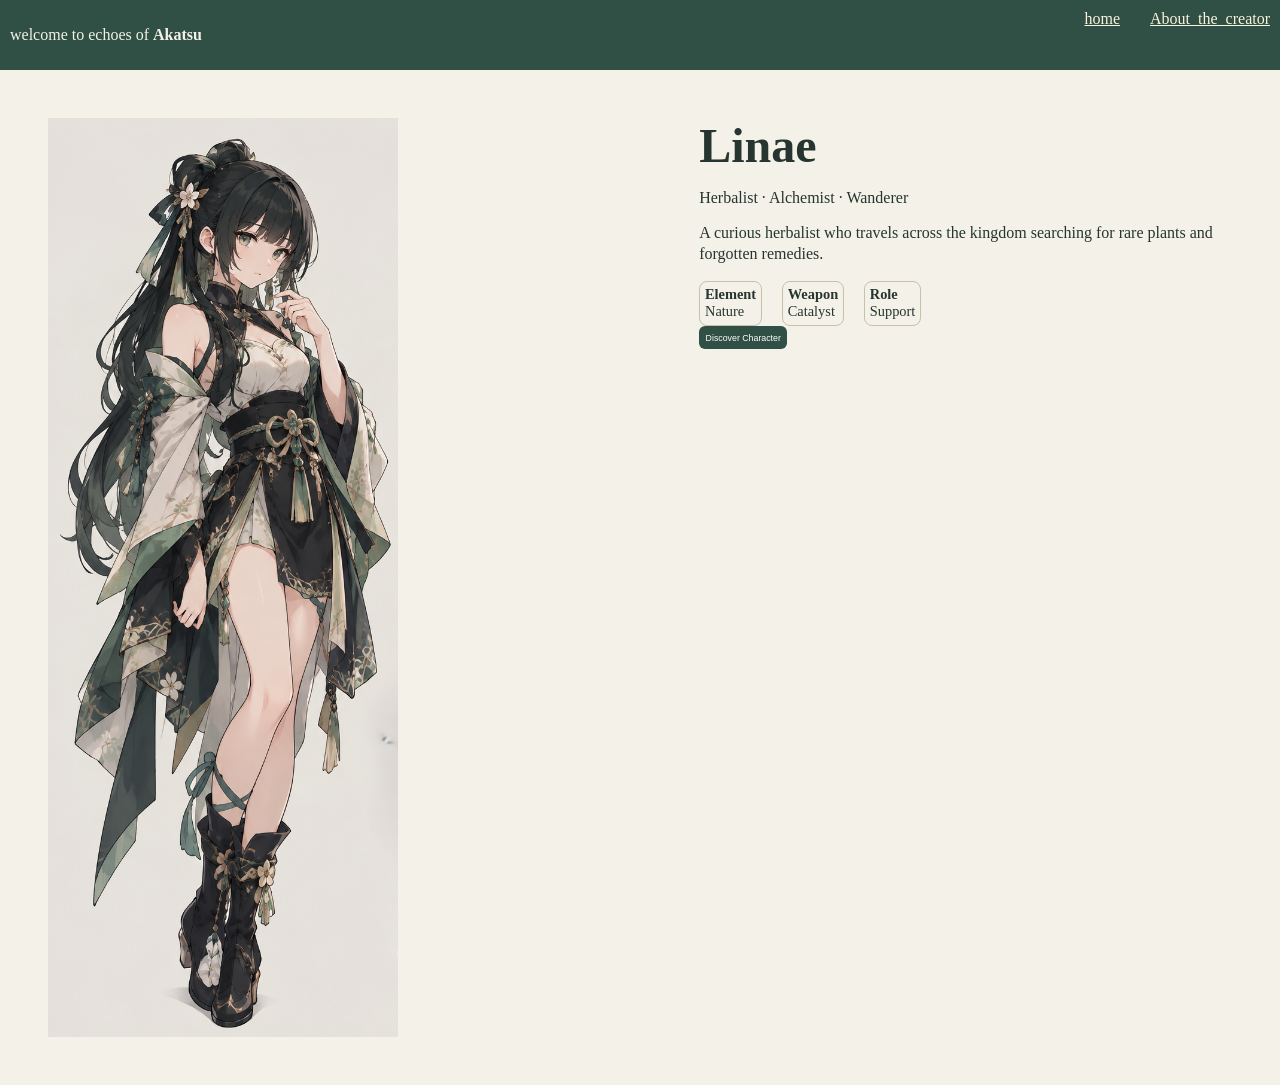
==== character.html @ e3265461 "first commit" ====
<!DOCTYPE html>
<html lang="en">
    <head>
        <link rel="stylesheet" href="css/styles.css">
        <meta name="viewport" content="width=device-width, initial-scale=1.0">
    </head>

    <body>
        
        <header> 
            <section  class ="header">
                <div class="navbar"> 
                    <p> welcome to echoes of <span> Akatsu</span></p> <!-- putting here span so that i can change the font and style of akatsu while staying inline-->
                    <br>   <!--putting here br so the Akatsu look better in the Mobile first-->
                    <div class="nav-links"> 
                        <nav> 
                            <a href="index2.html">home </a> 
                            <a href="About.html">About_the_creator</a> 
                        </nav>
                    </div> 
                </div>
            </section> 
        </header>
       
        
     <section class="character">

            <img src="images/character.png"alt="Fantasy herbalist character" class="character-image" >
            <div class="character-info">

                <h2 class="character-name">Linae</h2>

                <p class="character-role">
                    Herbalist · Alchemist · Wanderer
                </p>

                <p class="character-description">
                    A curious herbalist who travels across the kingdom
                    searching for rare plants and forgotten remedies.
                </p>

                <div class="character-stats">

                    <div class="stat">
                        <strong>Element</strong>
                        <span>Nature</span>
                    </div>

                    <div class="stat">
                        <strong>Weapon</strong>
                        <span>Catalyst</span>
                    </div>

                    <div class="stat">
                        <strong>Role</strong>
                        <span>Support</span>
                    </div>

                </div>

                <button class="character-button">
                    Discover Character
                </button>

            </div>
        </section>
    </body>
        
</html>
---- css/styles.css ----
:root { 
    --nav-color: #304f45; /* we use the backgound of the head in 3 other html file so creating a varable is better to not loose / forget the color */  
    --hover-color: #faf3dd; 
    --body-color : #f4f1e8; 
} 

body{ 
    background-color:var(--body-color); /* so that the whole background stay the same color , wo don't have change in the color background */ 
    margin: 0;
    width: 100%;
    overflow-x: hidden;    /* because in the assingnement it's probidden to do horizontale scrollin  so to be more careful of this point */
} 
 
/* creating the nav bar of the  webpage */ 
.header { 
    grid-area: header; 
    background-color: var(--nav-color); 
    color:#f4f1e8; 
    padding: 10px; 
    justify-content: space-between; 
    min-width: 0;  /* It prevents long text or images to be wider than the the grid created in the screen */
} 
 
.navbar{ 
    display: flex; 
    flex-direction: row; 
    gap: 5px; 
    justify-content: space-between; /* to create a good nav bar with each item on either the lef or the right */ 
    min-width: 0;
} 
 
.navbar span{ 
    font-family:"Georgia",serif; 
    font-weight: 800; /* to make the word Akatsu bold */ 
    font-size: 0.8rem;
} 
 
.nav-links nav { 
    display: flex; 
    flex-direction: row; 
    gap: 8px;  /* to put a space between character and about the creator */ 
    justify-content: space-between; 
    flex-wrap: wrap;
} 
 
.navbar a, .navbar a:hover , .navbar a:visited{ 
    color: var(--hover-color); 
    font-size: 0.75rem;
} 
 
 
/* creating the sidebar with the map and intro to the game */ 
 
.sidebar{ 
    display: flex; 
    flex-direction: column; 
    gap: 8px; 
    padding: 10px; 
    grid-area: sidebar; 
    background-color: #79a593; 
    min-width: 0;
    box-sizing: border-box;
} 
.sidebar > p {   /* only the direct children of sidebar in p are affected by this style */
    font-family: "Arial", serif; 
    font-size: 16px;
    line-height: 1.4;
    text-align: center; /* text align doesn't align the container but the text inside of it */
    font-family:"Garamond",serif;
    margin: 0 0 25px;
}

.sidebar h2  { 
    font-family: "Georgia", serif; 
    font-size: 0.75rem; 
    line-height: 1.2; 
    overflow-wrap: break-word;     /* prevent long text to go beyond the column created in the grid */
    text-align: center;
} 
 

.sidebar-title {   
    text-align: center;
    margin-bottom: 30px;
}

.sidebar-title h2 {
    margin: 0 0 8px;
    font-size: 20px;
}

.sidebar-title p {
    
    margin: 0;
    font-size: 14px;
    font-style: italic;
    line-height: 1.5;
    text-decoration-line: underline;
}

.sidebar h3 {
    margin:0 0 12px; /* 
    font-size: 18px;
    letter-spacing: 1px;
   
}


.sidebar .sidebar-quote { /* letting the quote be different form the other design */
    color:rgb(5, 68, 39);
    font-style: italic;
    text-align: center;
    line-height: 1.6;   
    text-decoration-line: underline;
    
}
 

/* creating the  main design of the webpage */ 
.main { 
    grid-area: main; 
    background:var(--body-color); 
    padding: 10px; 
    min-width: 0;
    box-sizing: border-box;

} 

#map-fantasy { 
    width: 100%; 
    max-width: 300px;  /* so that the map stay the same size no matter what */ 
    height: auto; 
    display: block; 
} 

 
 
.grid { 
    display: grid; 
    grid-template-columns: minmax(0, 35%) minmax(0, 65%); 
    grid-template-areas: 
        "header header" 
        "sidebar main"; 
    gap: 5px; 
    padding: 5px; 
    width: 100%;
    box-sizing: border-box;
} 
 













 
.character {   
    display: grid; 
    grid-template-columns: minmax(0, 55%) minmax(0, 45%); 
    gap: 0.2rem; 
    padding: 0.5rem; 
    background-color: #f4f1e8; 
    color: #26352f; 
 
    min-height: 100vh; 
    min-width: 0;
    box-sizing: border-box;
} 
 
/* LEFT — Character */ 
 
.character-main { 
    display: flex; 
    flex-direction: column; 
    justify-content: center; 
    align-items: center; 
    min-width: 0;
} 
 
.character-image { 
    width: 100%; 
    max-width: 350px; 
    height: auto; 
} 
 
 
 
.character-sidebar { 
    display: flex; 
    flex-direction: column; 
    justify-content: center; 
 
    gap: 0.4rem; 
 
    padding: 0.2rem; 
    min-width: 0;
} 
 
/* Name */ 
 
.character-name { 
    font-size: 1rem; 
    margin: 0; 
    overflow-wrap: break-word;
} 
 
.character-role { 
    font-size: 0.55rem; 
} 
 
/* Description */ 
 
.character-description { 
    font-size: 0.55rem; 
    line-height: 1.3; 
    overflow-wrap: break-word;
} 
 
/* Stats */ 
 
.character-stats { 
    display: flex; 
    flex-direction: column; 
    gap: 0.3rem; 
} 
 
.stat { 
    display: flex; 
    flex-direction: column; 
 
    padding: 0.3rem; 
 
    border: 1px solid #c7c0aa; 
    border-radius: 8px; 
 
    font-size: 0.55rem; 
    min-width: 0;
} 
 
/* Button */ 
 
.character-button { 
    padding: 0.4rem; 
 
    border: none; 
    border-radius: 6px; 
 
    background-color: #304f45; 
    color: white; 
 
    font-size: 0.55rem; 
} 
 
 
 
 
@media (min-width: 768px) {  /* because we decide to do mobile first so we have now to ajust for the desktop/ laptop */ 
 
    .navbar { 
        flex-direction: row; 
        gap: 40px; 
    } 
 
    .navbar span {
        font-size: 1rem;
    }

    .nav-links nav { 
        flex-direction: row; 
        gap: 30px; 
    } 
 
    .navbar a, .navbar a:hover , .navbar a:visited {
        font-size: 1rem;
    }

    .grid { 
        grid-template-columns: 250px minmax(0, 1fr);   /* the minmax is to allow the 2 colums created to always shrink */
        grid-template-areas: 
            "header header" 
            "sidebar main"; 
    } 
 
    .character { 
        grid-template-columns: minmax(0, 55%) minmax(0, 45%); 
        gap: 2rem; 
 
        padding: 3rem; 
    } 
 
    .character-name { 
        font-size: 3rem; 
     
    } 
 
    .character-role { 
        font-size: 1rem; 
    } 
 
    .character-description { 
        font-size: 1rem; 
    } 
 
    .character-stats { 
        flex-direction: row; 
        gap:20px 
    } 
 
    .stat { 
        font-size: 0.9rem; 
    } 
}
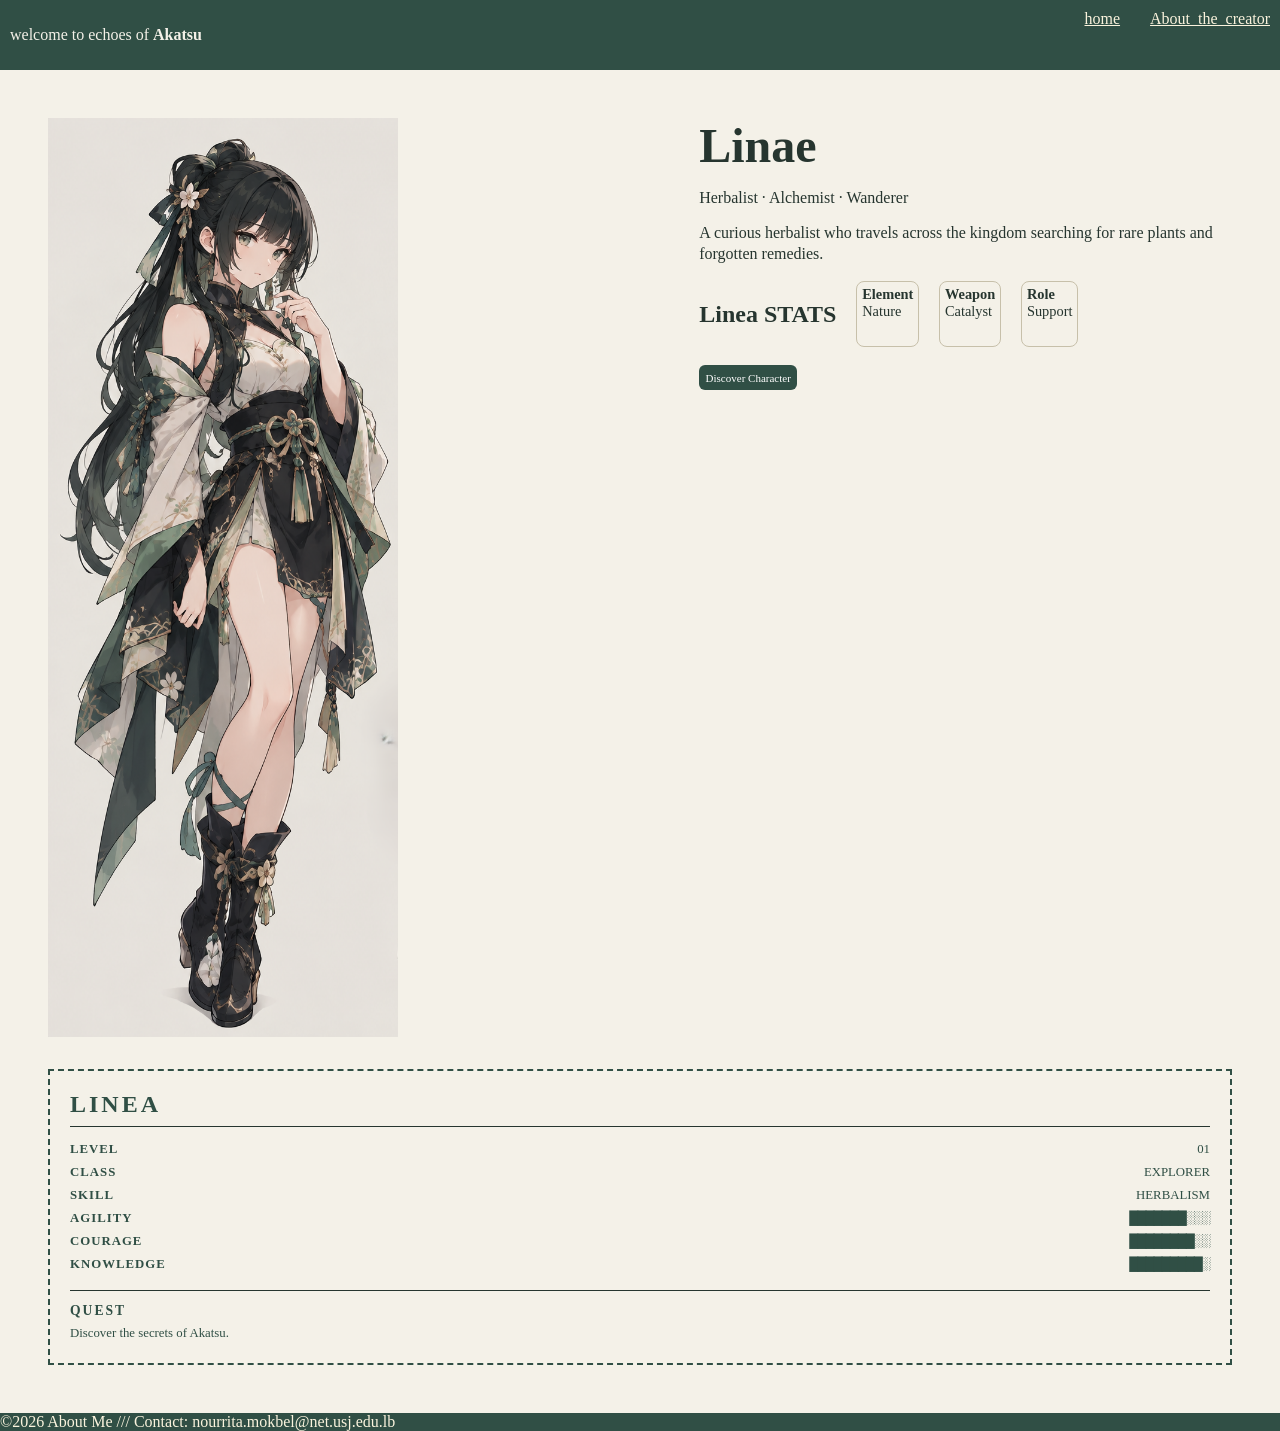
==== commit e60aa3b6: "arange the quest and tasks of the character" ====
--- a/character.html
+++ b/character.html
@@ -22,8 +22,7 @@
             </section> 
         </header>
        
-        
-     <section class="character">
+        <section class="character">
 
             <img src="images/character.png"alt="Fantasy herbalist character" class="character-image" >
             <div class="character-info">
@@ -40,30 +39,66 @@
                 </p>
 
                 <div class="character-stats">
-
+                    <h2>Linea STATS</h2>
                     <div class="stat">
-                        <strong>Element</strong>
+                        <b>Element</b>
                         <span>Nature</span>
                     </div>
 
                     <div class="stat">
-                        <strong>Weapon</strong>
-                        <span>Catalyst</span>
+                        <b>Weapon</b>  <!-- b is to put a word in bold-->
+                        <span>Catalyst</span> <!-- is to put special design to a set of caracter while staying inline-->
                     </div>
 
                     <div class="stat">
-                        <strong>Role</strong>
+                        <b>Role</b>
                         <span>Support</span>
                     </div>
 
                 </div>
-
+                <br>  <!-- to create a force space between the button and the  stats-->
+                 
+                
                 <button class="character-button">
                     Discover Character
                 </button>
+            </div>
 
-            </div>
+            <section class="linea-profile">
+                <h2>LINEA</h2>
+                <div class="line"></div>
+
+                <div class="stats">
+                    <p><span>LEVEL</span> 01</p>
+                    <p><span>CLASS</span> EXPLORER</p>
+                    <p><span>SKILL</span> HERBALISM</p>
+
+                    <p>
+                        <span>AGILITY</span>
+                        <strong>███████░░░</strong>
+                    </p>
+
+                    <p>
+                        <span>COURAGE</span>
+                        <strong>████████░░</strong>
+                    </p>
+
+                    <p>
+                        <span>KNOWLEDGE</span>
+                        <strong>█████████░</strong>
+                    </p>
+                </div>
+
+                <div class="quest">
+                    <h3>QUEST</h3>
+                    <p>Discover the secrets of Akatsu.</p>
+                </div>
+            </section>
         </section>
+       <footer class="foot">
+            <p>©2026 About Me /// Contact: nourrita.mokbel@net.usj.edu.lb</p>
+        </footer> 
+
     </body>
         
 </html>
--- a/css/styles.css
+++ b/css/styles.css
@@ -1,7 +1,8 @@
 :root { 
     --nav-color: #304f45; /* we use the backgound of the head in 3 other html file so creating a varable is better to not loose / forget the color */  
     --hover-color: #faf3dd; 
-    --body-color : #f4f1e8; 
+    --body-color : #f4f1e8;
+    --text-color:#26352f;
 } 
 
 body{ 
@@ -51,7 +52,7 @@
  
 /* creating the sidebar with the map and intro to the game */ 
  
-.sidebar{ 
+#sidebar{ 
     display: flex; 
     flex-direction: column; 
     gap: 8px; 
@@ -61,24 +62,24 @@
     min-width: 0;
     box-sizing: border-box;
 } 
-.sidebar > p {   /* only the direct children of sidebar in p are affected by this style */
-    font-family: "Arial", serif; 
+
+#sidebar > p {
+    font-family: "Garamond", serif;
     font-size: 16px;
     line-height: 1.4;
-    text-align: center; /* text align doesn't align the container but the text inside of it */
-    font-family:"Garamond",serif;
+    text-align: center;
     margin: 0 0 25px;
 }
 
-.sidebar h2  { 
+#sidebar h2  { 
     font-family: "Georgia", serif; 
     font-size: 0.75rem; 
     line-height: 1.2; 
-    overflow-wrap: break-word;     /* prevent long text to go beyond the column created in the grid */
-    text-align: center;
-} 
- 
-
+    overflow-wrap: break-word;
+    text-align: center;
+    margin: 0;
+} 
+ 
 .sidebar-title {   
     text-align: center;
     margin-bottom: 30px;
@@ -90,7 +91,6 @@
 }
 
 .sidebar-title p {
-    
     margin: 0;
     font-size: 14px;
     font-style: italic;
@@ -98,49 +98,95 @@
     text-decoration-line: underline;
 }
 
-.sidebar h3 {
-    margin:0 0 12px; /* 
+#sidebar h3 {
+    margin: 0 0 12px;
     font-size: 18px;
     letter-spacing: 1px;
-   
-}
-
-
-.sidebar .sidebar-quote { /* letting the quote be different form the other design */
-    color:rgb(5, 68, 39);
+    text-transform: uppercase;
+    text-align: center;
+}
+
+.sidebar-quote {
+    color: rgb(5, 68, 39);
     font-style: italic;
     text-align: center;
-    line-height: 1.6;   
+    line-height: 1.6;
     text-decoration-line: underline;
-    
-}
- 
+    margin-top: 10px;
+}
 
 /* creating the  main design of the webpage */ 
-.main { 
-    grid-area: main; 
-    background:var(--body-color); 
-    padding: 10px; 
-    min-width: 0;
-    box-sizing: border-box;
-
-} 
+#main_info {
+    grid-area: main;
+    min-width: 0;
+    box-sizing: border-box;
+}
+
+.main {
+    background: var(--body-color);
+    padding: 10px;
+    min-width: 0;
+    box-sizing: border-box;
+}
+
+.main h1 {
+    margin-top: 0;
+    margin-bottom: 12px;
+    font-size: clamp(1.5rem, 2vw, 2.5rem);
+}
+
+.main p {
+    line-height: 1.7;
+    font-size: 1rem;
+    margin: 0 0 20px;
+}
 
 #map-fantasy { 
     width: 100%; 
     max-width: 300px;  /* so that the map stay the same size no matter what */ 
     height: auto; 
     display: block; 
-} 
-
- 
- 
+    margin:0 0 20px; /* margin left 0, right 0 , top and bottom 20px */
+} 
+
+#game{
+    display: flex;
+    grid-area: game-info;
+    min-width: 0;
+}
+
+
+.game-info{
+    display: flex;
+    justify-content: space-between;
+    align-items: center;
+    gap: 20px;
+    width: 100%;  /* because the background of the web page won't be the full size so we ajust this so that it take the whole space no matter what type of device we use */
+    /* 0i created 2 box with the same backgound and type so it merge together and we can't telle them apart but if i put the border around them it will show the 2 box seperately */
+    box-sizing: border-box;
+   
+    background-color: var(--hover-color);
+}
+
+.foot {
+    background-color: var(--nav-color);
+    color:var(--hover-color);
+}  /* separate the styling of the footer for the paragraph to be clearer */
+
+.foot p {
+    margin: 0;
+    color: var(--hover-color);
+}
+ 
+
 .grid { 
     display: grid; 
     grid-template-columns: minmax(0, 35%) minmax(0, 65%); 
     grid-template-areas: 
         "header header" 
-        "sidebar main"; 
+        "sidebar main"
+        "game-info game-info"
+        "foot foot"; 
     gap: 5px; 
     padding: 5px; 
     width: 100%;
@@ -164,12 +210,10 @@
 .character {   
     display: grid; 
     grid-template-columns: minmax(0, 55%) minmax(0, 45%); 
-    gap: 0.2rem; 
-    padding: 0.5rem; 
-    background-color: #f4f1e8; 
-    color: #26352f; 
- 
-    min-height: 100vh; 
+    gap: 20px; 
+    padding: 15px; 
+    background-color: var(--body-color); 
+    color:var(--text-color); 
     min-width: 0;
     box-sizing: border-box;
 } 
@@ -196,10 +240,8 @@
     display: flex; 
     flex-direction: column; 
     justify-content: center; 
- 
-    gap: 0.4rem; 
- 
-    padding: 0.2rem; 
+    gap:10px; 
+    padding: 10px; 
     min-width: 0;
 } 
  
@@ -212,13 +254,13 @@
 } 
  
 .character-role { 
-    font-size: 0.55rem; 
+    font-size: 10px; 
 } 
  
 /* Description */ 
  
 .character-description { 
-    font-size: 0.55rem; 
+    font-size: 10px; 
     line-height: 1.3; 
     overflow-wrap: break-word;
 } 
@@ -234,33 +276,282 @@
 .stat { 
     display: flex; 
     flex-direction: column; 
- 
     padding: 0.3rem; 
- 
     border: 1px solid #c7c0aa; 
     border-radius: 8px; 
- 
     font-size: 0.55rem; 
     min-width: 0;
 } 
- 
+
+.linea-profile {
+    grid-column: 1 / -1;  /* Because .character has two columns the -1 let the width take the 2 column and take in this case the full width of the screen not half*/
+    width: 100%;
+    max-width: none;
+    padding: 15px;
+    box-sizing: border-box;
+    background-color: var(--body-color);
+    border: 2.5px dashed var(--nav-color);
+    color:var(--nav-color);
+    font-family: "Georgia",serif;
+}
+
+.linea-profile h2 {
+    margin: 0;
+    font-size: 15px;
+    letter-spacing: 2px;
+}
+
+.line {
+    width: 100%;
+    height: 1px;
+    margin: 8px 0 12px;
+    background-color: var(--text-color);
+}
+
+.stats p {
+    display: flex;
+    justify-content: space-between;
+    align-items: center;
+    gap: 8px;
+    margin: 7px 0;
+    font-size: 10px;
+}
+
+.stats span {
+    font-weight: bold;
+    letter-spacing: 1px;
+}
+
+.stats strong {
+    font-weight: normal;
+    letter-spacing: -1px;
+}
+
+.quest {
+    margin-top: 15px;
+    padding-top: 10px;
+    border-top: 1px solid var(--text-color);
+}
+
+.quest h3 {
+    margin: 0 0 5px;
+    font-size: 15px;
+    letter-spacing: 2px;
+}
+
+.quest p {
+    margin: 0;
+    font-size: 10px;
+    line-height: 1.4;
+
+} 
 /* Button */ 
  
 .character-button { 
     padding: 0.4rem; 
- 
     border: none; 
     border-radius: 6px; 
- 
-    background-color: #304f45; 
+    background-color: var(--nav-color); 
     color: white; 
- 
-    font-size: 0.55rem; 
-} 
- 
- 
- 
- 
+    font-size: 11px; 
+    font-family: "Georgia",serif;
+} 
+ 
+
+
+
+
+
+
+
+
+/* ================= ABOUT ME PAGE ================= */
+
+/* styling the hero section */
+#hero {
+    border: 2px dashed var(--nav-color);
+    padding: 15px;
+    margin-bottom: 25px;
+    box-sizing: border-box;
+    text-align: center;
+}
+
+#hero h1 {
+    color: var(--nav-color);
+    font-family: "Georgia", serif;
+    font-size: clamp(1.5rem, 4vw, 2.5rem);
+    margin: 0 0 10px;
+}
+
+#hero p {
+    margin: 0;
+}
+
+
+/* styling the About Me section */
+#about_Me {
+    text-align: center;
+}
+
+#about_Me h2,
+.about-boxes h2,
+.contact h2 {
+    font-family: "Georgia", serif;
+    color: var(--nav-color);
+    text-decoration: underline;
+    font-size: clamp(1.2rem, 3vw, 2rem);
+}
+
+#about_Me p {
+    line-height: 1.7;
+}
+
+
+/* styling my name */
+#about_Me .p1 {
+    font-family: "Georgia", serif;
+    font-weight: 800;
+    text-decoration: underline;
+    color: var(--nav-color);
+}
+
+
+/* styling my photo */
+#my-photo {
+    width: 100%;
+    max-width: 390px;
+    height: auto;
+    border: 4px groove var(--nav-color);
+    display: block;
+    margin: 20px auto;
+    box-sizing: border-box;
+}
+
+
+/* creating the two information boxes */
+.about-boxes {
+    display: flex;
+    justify-content: center;
+    gap: 20px;
+    margin-top: 30px;
+    min-width: 0;
+}
+
+
+/* styling each box */
+.box {
+    flex: 1;
+    min-width: 0;
+    padding: 15px;
+    border: 2px dashed var(--nav-color);
+    box-sizing: border-box;
+    text-align: center;
+}
+
+.box p {
+    line-height: 1.6;
+}
+
+.box ul {
+    width: fit-content;
+    margin: 10px auto;
+    padding-left: 25px;
+    text-align: left;
+    line-height: 1.7;
+}
+
+
+/* creating the contact section */
+.contact {
+    display: flex;
+    justify-content: center;
+    margin-top: 30px;
+}
+
+.Form {
+    width: 100%;
+    max-width: 600px;
+    text-align: center;
+}
+
+.Form form {
+    display: flex;
+    flex-direction: column;
+    align-items: center;
+    gap: 8px;
+}
+
+.Form label {
+    font-family: "Georgia", serif;
+    color: var(--nav-color);
+}
+
+#name,#email,#message {
+    width: 100%;
+    max-width: 500px;
+    box-sizing: border-box;
+    padding: 8px;
+    font-family: Arial, sans-serif;
+    font-size: 1rem;
+    border: 2px solid var(--nav-color);
+    background-color: #ffffff;
+}
+
+#message {   /* since we want to write a message so it will logicaly be bigger than an email or a name so we add those to commad to make the message box bigger , better for the aesthetic */
+    min-height: 120px;
+    resize: vertical;
+}
+
+#submit {
+    border: 2px solid var(--nav-color);
+    border-radius: 8px;
+    padding: 8px 18px;
+    font-size: 1rem;
+    font-family: "Georgia", serif;
+    background-color: var(--nav-color);
+    color: var(--hover-color);
+    cursor: pointer;
+}
+
+#submit:hover {
+    background-color: #79a593;
+}
+
+
+/* styling the social links */
+.mylinks {
+    display: flex;
+    justify-content: center;
+    gap: 30px;
+    margin-top: 30px;
+    flex-wrap: wrap;
+}
+
+.social-link {
+    display: flex;
+    justify-content: center;
+    align-items: center;
+}
+
+#logo_1,
+#logo_2,
+#logo_3 {
+    width: 70px;
+    height: 70px;
+    object-fit: contain;
+}
+
+
+
+
+
+
+
+
+
+
+
+
 @media (min-width: 768px) {  /* because we decide to do mobile first so we have now to ajust for the desktop/ laptop */ 
  
     .navbar { 
@@ -285,8 +576,12 @@
         grid-template-columns: 250px minmax(0, 1fr);   /* the minmax is to allow the 2 colums created to always shrink */
         grid-template-areas: 
             "header header" 
-            "sidebar main"; 
-    } 
+            "sidebar main"
+            "game-info game-info"
+            "foot foot"; 
+    } 
+
+    
  
     .character { 
         grid-template-columns: minmax(0, 55%) minmax(0, 45%); 
@@ -316,4 +611,36 @@
     .stat { 
         font-size: 0.9rem; 
     } 
+
+    .linea-profile {
+        padding: 20px;
+    }
+
+    .linea-profile h2 {
+        font-size: 1.5rem;
+        letter-spacing: 3px;
+    }
+
+    .line {
+        margin: 8px 0 15px;
+    }
+
+    .stats p {
+        margin: 8px 0;
+        font-size: 0.8rem;
+    }
+
+    .quest {
+        margin-top: 18px;
+        padding-top: 12px;
+    }
+
+    .quest h3 {
+        margin-bottom: 6px;
+        font-size: 0.85rem;
+    }
+
+    .quest p {
+        font-size: 0.8rem;
+    }
 }
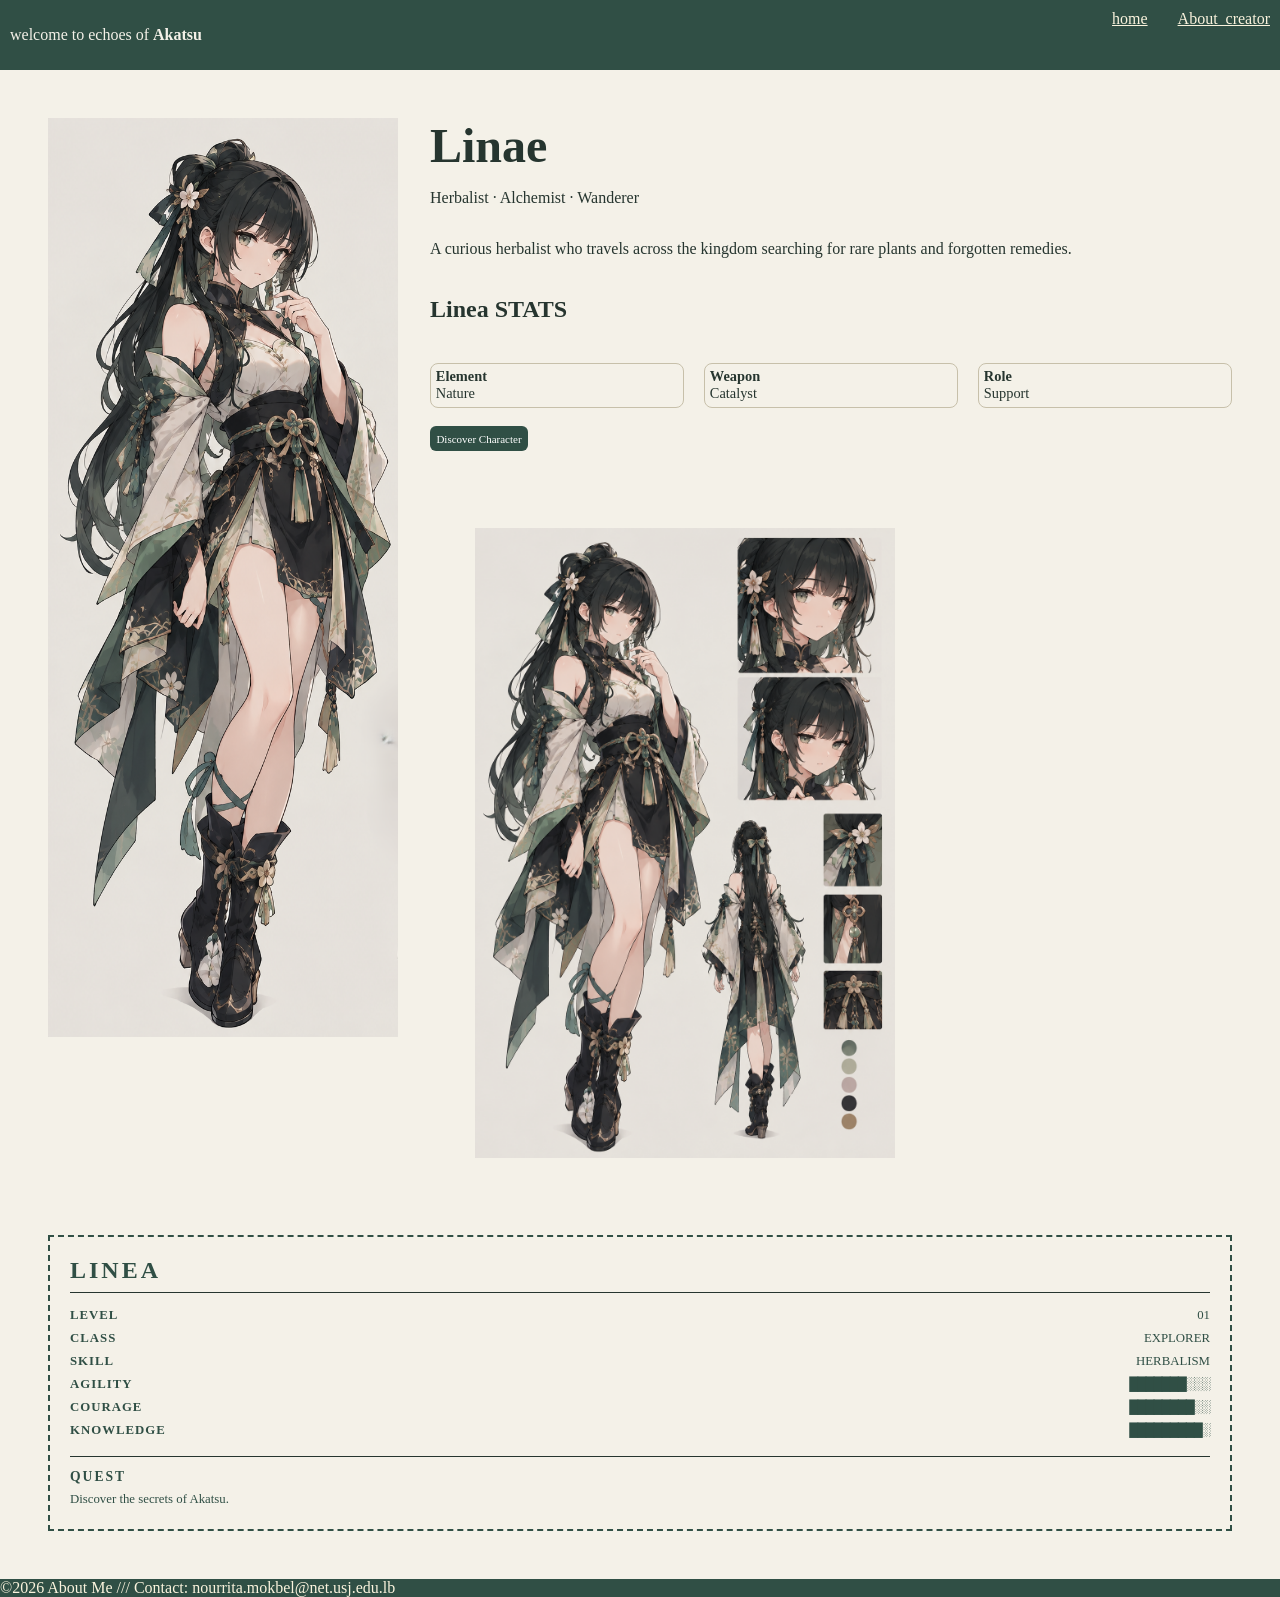
==== commit a564f390: "added a new photo for linea" ====
--- a/character.html
+++ b/character.html
@@ -15,7 +15,7 @@
                     <div class="nav-links"> 
                         <nav> 
                             <a href="index2.html">home </a> 
-                            <a href="About.html">About_the_creator</a> 
+                            <a href="About.html">About_creator</a> 
                         </nav>
                     </div> 
                 </div>
@@ -24,7 +24,7 @@
        
         <section class="character">
 
-            <img src="images/character.png"alt="Fantasy herbalist character" class="character-image" >
+            <img src="images/character.png"alt="Fantasy herbalist character" id="character-image" >
             <div class="character-info">
 
                 <h2 class="character-name">Linae</h2>
@@ -63,7 +63,7 @@
                     Discover Character
                 </button>
             </div>
-
+            <img src="images/linea_stats.png" alt="Linea character reference sheet" id="linea-stats-image">
             <section class="linea-profile">
                 <h2>LINEA</h2>
                 <div class="line"></div>
@@ -85,7 +85,12 @@
 
                     <p>
                         <span>KNOWLEDGE</span>
-                        <strong>█████████░</strong>
+                        <!-- 9/10 knowledge level -->
+                         <!-- <strong> contains the visual stat bar -->
+                        <strong>█████████░</strong>  <!--The characters █ and ░ are simply Unicode characters:
+
+                        █ = filled → points/level you have
+                        ░ = empty → points/level remaining -->
                     </p>
                 </div>
 
--- a/css/styles.css
+++ b/css/styles.css
@@ -3,6 +3,7 @@
     --hover-color: #faf3dd; 
     --body-color : #f4f1e8;
     --text-color:#26352f;
+    --link-hover-color: #e1c084;
 } 
 
 body{ 
@@ -44,9 +45,15 @@
     flex-wrap: wrap;
 } 
  
-.navbar a, .navbar a:hover , .navbar a:visited{ 
+.navbar a,
+.navbar a:visited { 
     color: var(--hover-color); 
     font-size: 0.75rem;
+    transition: color 180ms ease 180ms;
+}
+
+.navbar .nav-links a:hover {
+    color: var(--link-hover-color);
 } 
  
  
@@ -228,11 +235,21 @@
     min-width: 0;
 } 
  
-.character-image { 
+#character-image { 
     width: 100%; 
     max-width: 350px; 
     height: auto; 
 } 
+
+#linea-stats-image {
+    display: block;
+    width: 50%;
+    max-width: 420px;
+    height: auto;
+    margin: 15px auto;
+    justify-self: center;
+    grid-column: 1 / -1;
+}
  
  
  
@@ -244,6 +261,13 @@
     padding: 10px; 
     min-width: 0;
 } 
+
+.character-info {
+    display: flex;
+    flex-direction: column;
+    align-items: flex-start;
+    min-width: 0;
+}
  
 /* Name */ 
  
@@ -271,6 +295,7 @@
     display: flex; 
     flex-direction: column; 
     gap: 0.3rem; 
+    width: 100%;
 } 
  
 .stat { 
@@ -288,7 +313,7 @@
     width: 100%;
     max-width: none;
     padding: 15px;
-    box-sizing: border-box;
+    box-sizing: border-box; /* the total width stays exactly 100%, including padding and border without border box we could have a horizontal ooverflow*/
     background-color: var(--body-color);
     border: 2.5px dashed var(--nav-color);
     color:var(--nav-color);
@@ -348,6 +373,7 @@
 /* Button */ 
  
 .character-button { 
+    display: block;
     padding: 0.4rem; 
     border: none; 
     border-radius: 6px; 
@@ -430,8 +456,8 @@
 
 /* creating the two information boxes */
 .about-boxes {
-    display: flex;
-    justify-content: center;
+    display: grid;
+    grid-template-columns: repeat(auto-fit, minmax(min(100%, 250px), 1fr));
     gap: 20px;
     margin-top: 30px;
     min-width: 0;
@@ -440,8 +466,8 @@
 
 /* styling each box */
 .box {
-    flex: 1;
-    min-width: 0;
+    min-width: 0;
+    max-width: 100%;
     padding: 15px;
     border: 2px dashed var(--nav-color);
     box-sizing: border-box;
@@ -453,7 +479,8 @@
 }
 
 .box ul {
-    width: fit-content;
+    width: min(100%, fit-content);
+    max-width: 100%;
     margin: 10px auto;
     padding-left: 25px;
     text-align: left;
@@ -541,7 +568,9 @@
     object-fit: contain;
 }
 
-
+.foot {
+    grid-area: foot;
+}
 
 
 
@@ -584,11 +613,36 @@
     
  
     .character { 
-        grid-template-columns: minmax(0, 55%) minmax(0, 45%); 
-        gap: 2rem; 
- 
-        padding: 3rem; 
-    } 
+        grid-template-columns: minmax(0, 350px) minmax(0, 1fr); 
+        grid-template-areas:
+            "main-image character-info"
+            "main-image linea-stats"
+            "linea-profile linea-profile";
+        gap: clamp(1rem, 3vw, 2rem); 
+        align-items: start;
+        padding: clamp(1rem, 4vw, 3rem); 
+    } 
+
+    #character-image {
+        grid-area: main-image;
+        justify-self: center;
+    }
+
+    #linea-stats-image {
+        grid-area: linea-stats;
+        justify-self: start;
+        margin: 45px;
+        width:80%;
+    }
+
+    .character-info {
+        grid-area: character-info;
+        min-width: 0;
+    }
+
+    .linea-profile {
+        grid-area: linea-profile;
+    }
  
     .character-name { 
         font-size: 3rem; 
@@ -604,9 +658,14 @@
     } 
  
     .character-stats { 
-        flex-direction: row; 
-        gap:20px 
-    } 
+        display: grid;
+        grid-template-columns: repeat(3, minmax(0, 1fr));
+        gap: 20px;
+    } 
+
+    .character-stats h2 {
+        grid-column: 1 / -1;
+    }
  
     .stat { 
         font-size: 0.9rem; 
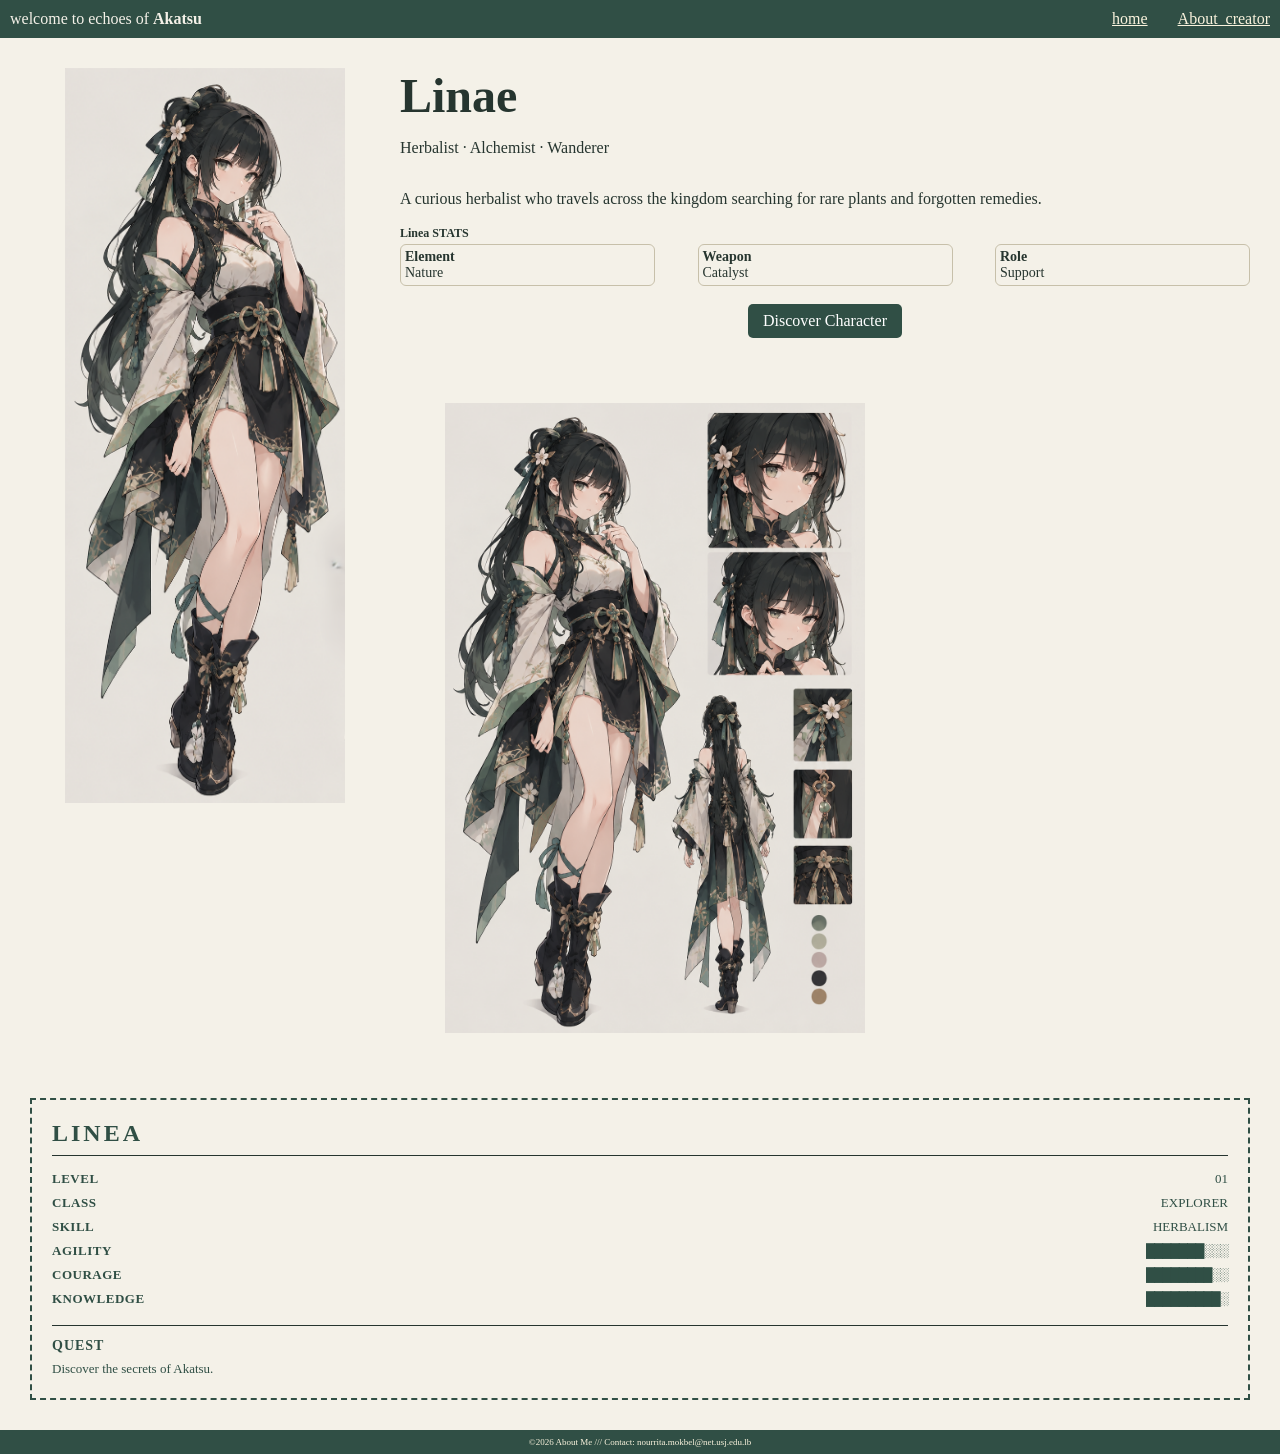
==== commit c0a9b396: "remove the text file" ====
--- a/character.html
+++ b/character.html
@@ -3,23 +3,23 @@
     <head>
         <link rel="stylesheet" href="css/styles.css">
         <meta name="viewport" content="width=device-width, initial-scale=1.0">
+        <title>THE ECHOES OF AKATSU</title>
+        <link rel="icon" type="image/png" href="images/logo.png">
     </head>
 
     <body>
         
-        <header> 
-            <section  class ="header">
-                <div class="navbar"> 
-                    <p> welcome to echoes of <span> Akatsu</span></p> <!-- putting here span so that i can change the font and style of akatsu while staying inline-->
-                    <br>   <!--putting here br so the Akatsu look better in the Mobile first-->
-                    <div class="nav-links"> 
-                        <nav> 
-                            <a href="index2.html">home </a> 
-                            <a href="About.html">About_creator</a> 
-                        </nav>
-                    </div> 
-                </div>
-            </section> 
+        <header class="header">
+            <div class="navbar"> 
+                <p> welcome to echoes of <span> Akatsu</span></p> <!-- putting here span so that i can change the font and style of akatsu while staying inline-->
+                <br>   <!--putting here br so the Akatsu look better in the Mobile first-->
+                <div class="nav-links"> 
+                    <nav> 
+                        <a href="index2.html">home </a> 
+                        <a href="About.html">About_creator</a> 
+                    </nav>
+                </div> 
+            </div>
         </header>
        
         <section class="character">
--- a/css/styles.css
+++ b/css/styles.css
@@ -1,705 +1,938 @@
-:root { 
-    --nav-color: #304f45; /* we use the backgound of the head in 3 other html file so creating a varable is better to not loose / forget the color */  
-    --hover-color: #faf3dd; 
-    --body-color : #f4f1e8;
-    --text-color:#26352f;
-    --link-hover-color: #e1c084;
+:root {   
+    --nav-color: #304f45; /* we use the backgound of the head in 3 other html file so creating a varable is better to not loose / forget the color */    
+    --hover-color: #faf3dd;   
+    --body-color: #f4f1e8;  
+    --text-color: #26352f;  
+    --link-hover-color: #e1c084;  
+    --sidebar-color: #79a593;
+    --quote-color: rgb(5, 68, 39);
+    --border-color: #c7c0aa;
+    --white-color: #ffffff;
+    --space-1: 3px;
+    --space-2: 4px;
+    --space-3: 5px;
+    --space-4: 6px;
+    --space-5: 7px;
+    --space-6: 8px;
+    --space-7: 10px;
+    --space-8: 12px;
+    --space-9: 15px;
+    --space-10: 18px;
+    --space-11: 20px;
+    --space-12: 25px;
+    --space-13: 30px;
+    --space-14: 40px;
+    --space-15: 45px;
+}   
+
+body {   
+    /* == spacing scale: the spacing variables are inherited by the whole page == */
+ 
+
+    background-color: var(--body-color); /* so that the whole background stay the same color , wo don't have change in the color background */   
+    margin: 0;  
+    width: 100%;  
+    min-height: 100vh;  /* if we didn't put this the footer wouldn't really been at the bottom of the age*/
+    display: flex;
+    flex-direction: column;
+    overflow-x: hidden;    /* because in the assingnement it's probidden to do horizontale scrollin  so to be more careful of this point */  
+}   
+   
+/* creating the nav bar of the  webpage */   
+.header {   
+    grid-area: header;  
+    background-color: var(--nav-color);   
+    color: var(--body-color);   
+    padding: var(--space-6);   
+    min-width: 0;  /* It prevents long text or images to be wider than the the grid created in the screen */  
+    box-sizing: border-box; 
+}   
+   
+.navbar {   
+    display: flex;   
+    flex-direction: row;   
+    gap: var(--space-3);   
+    justify-content: space-between;  
+    align-items: center;  
+    min-width: 0;  
+    width: 100%;  
+}   
+   
+.navbar p { 
+    margin: 0; 
+    min-width: 0; 
+    overflow-wrap: break-word; 
+    font-size: 10px; 
 } 
-
-body{ 
-    background-color:var(--body-color); /* so that the whole background stay the same color , wo don't have change in the color background */ 
-    margin: 0;
+ 
+.navbar span {   
+    font-family: "Georgia", serif;   
+    font-weight: 800; /* to make the word Akatsu bold */   
+    font-size: 11px;  
+}   
+   
+.nav-links { 
+    min-width: 0; 
+} 
+ 
+.nav-links nav {   
+    display: flex;   
+    flex-direction: row;   
+    gap: var(--space-4);  /* to put a space between character and about the creator */   
+    justify-content: center;   
+    align-items: center;  
+    flex-wrap: wrap;  
+}   
+   
+.navbar a,  
+.navbar a:visited {   
+    color: var(--hover-color);   
+    font-size: 9px;  
+    transition: color 180ms ease;  
+    overflow-wrap: break-word;  
+}  
+  
+.navbar .nav-links a:hover {  
+    color: var(--link-hover-color);  
+}   
+   
+   
+/* creating the sidebar with the map and intro to the game */   
+   
+#sidebar {   
+    display: flex;   
+    flex-direction: column;   
+    gap: var(--space-3);   
+    padding: var(--space-5);   
+    grid-area: sidebar;   
+    background-color: var(--sidebar-color);   
+    min-width: 0;  
+    width: 100%;  
+    box-sizing: border-box;  
+}   
+  
+#sidebar > p {  
+    font-family: "Georgia", serif;  
+    font-size: 10px;  
+    line-height: 1.4;  
+    text-align: center;  
+    margin: 0 0 var(--space-8);  
+    overflow-wrap: break-word;  
+}  
+  
+#sidebar h2 {   
+    font-family: "Georgia", serif;   
+    font-size: 10px;   
+    line-height: 1.2;   
+    overflow-wrap: break-word;  
+    text-align: center;  
+    margin: 0;  
+}   
+   
+.sidebar-title {     
+    text-align: center;  
+    margin-bottom: var(--space-8);  
+}  
+  
+.sidebar-title h2 {  
+    margin: 0 0 var(--space-2);  
+    font-size: 13px;  
+}  
+  
+.sidebar-title p {  
+    margin: 0;  
+    font-size: 9px;  
+    font-style: italic;  
+    line-height: 1.4;  
+    text-decoration-line: underline;  
+    overflow-wrap: break-word;  
+}  
+  
+#sidebar h3 {  
+    margin: 0 0 var(--space-3);  
+    font-size: 11px;  
+    letter-spacing: 0.5px;  
+    text-transform: uppercase;  
+    text-align: center;  
+    overflow-wrap: break-word;  
+}  
+  
+.sidebar-quote {  
+    color: var(--quote-color);  
+    font-style: italic;  
+    text-align: center;  
+    line-height: 1.4;  
+    text-decoration-line: underline;  
+    margin-top: var(--space-3);  
+    overflow-wrap: break-word;  
+}  
+  
+/* creating the  main design of the webpage */   
+  
+#main_info {  
+    grid-area: main;  
+    min-width: 0;  
+    width: 100%;  
+    box-sizing: border-box;  
+}  
+  
+.main {  
+    background: var(--body-color);  
+    padding: var(--space-6);  
+    min-width: 0;  
+    width: 100%;  
+    box-sizing: border-box;  
+}  
+  
+.main h1 {  
+    margin-top: 0;  
+    margin-bottom: var(--space-6);  
+    font-size: 18px;  
+    overflow-wrap: break-word;  
+}  
+  
+.main p {  
+    line-height: 1.5;  
+    font-size: 10px;  
+    margin: 0 0 var(--space-7);  
+    overflow-wrap: break-word;  
+}  
+  
+#map-fantasy {   
+    width: 70%;   
+    max-width: 300px;  /* so that the map stay the same size no matter what */   
+    height: auto;   
+    display: block;   
+    margin: 0 0 var(--space-7);  
+}   
+  
+#game {  
+    display: flex;  
+    flex-direction: row;  
+    grid-area: game-info;  
+    min-width: 0;  
+    width: 100%;  
+    justify-content: space-between; 
+}  
+  
+.game-info {  
+    display: flex;  
+    justify-content: center;  
+    align-items: center;  
+    flex-direction: column;  
+    gap: var(--space-3);  
+    width: 49%;  /* because the background of the web page won't be the full size so we ajust this so that it take the whole space no matter what type of device we use */  
+    /* 0i created 2 box with the same backgound and type so it merge together and we can't telle them apart but if i put the border around them it will show the 2 box seperately */  
+    box-sizing: border-box;  
+    padding: var(--space-5);  
+    background-color: var(--hover-color);  
+    min-width: 0;  
+}  
+  
+.game-info p {  
+    margin: 0;  
+    line-height: 1.4;  
+    font-size: 9px; 
+    overflow-wrap: break-word;  
+}  
+  
+.game-info ul {  
+    margin: 0;  
+    padding-left: 15px;  
+    line-height: 1.4;  
+    width: 100%;  
+    box-sizing: border-box; 
+    font-size: 9px; 
+}  
+  
+.foot {  
+    background-color: var(--nav-color);  
+    color: var(--hover-color);  
+}  /* separate the styling of the footer for the paragraph to be clearer */  
+  
+.foot p {  
+    margin: 0;  
+    padding: var(--space-5);  
+    color: var(--hover-color);  
+    font-size: 9px;  
+    text-align: center;  
+    overflow-wrap: break-word;  
+}  
+   
+  
+.grid {
+    display: grid;
+    grid-template-columns: 100%;
+    grid-template-areas:
+        "header"
+        "sidebar"
+        "main"
+        "game-info"
+        "foot";
+    gap: var(--space-1);
+    padding: var(--space-1);
     width: 100%;
-    overflow-x: hidden;    /* because in the assingnement it's probidden to do horizontale scrollin  so to be more careful of this point */
-} 
- 
-/* creating the nav bar of the  webpage */ 
-.header { 
-    grid-area: header; 
-    background-color: var(--nav-color); 
-    color:#f4f1e8; 
-    padding: 10px; 
-    justify-content: space-between; 
-    min-width: 0;  /* It prevents long text or images to be wider than the the grid created in the screen */
-} 
- 
-.navbar{ 
-    display: flex; 
-    flex-direction: row; 
-    gap: 5px; 
-    justify-content: space-between; /* to create a good nav bar with each item on either the lef or the right */ 
-    min-width: 0;
-} 
- 
-.navbar span{ 
-    font-family:"Georgia",serif; 
-    font-weight: 800; /* to make the word Akatsu bold */ 
-    font-size: 0.8rem;
-} 
- 
-.nav-links nav { 
-    display: flex; 
-    flex-direction: row; 
-    gap: 8px;  /* to put a space between character and about the creator */ 
-    justify-content: space-between; 
-    flex-wrap: wrap;
-} 
- 
-.navbar a,
-.navbar a:visited { 
-    color: var(--hover-color); 
-    font-size: 0.75rem;
-    transition: color 180ms ease 180ms;
-}
-
-.navbar .nav-links a:hover {
-    color: var(--link-hover-color);
-} 
- 
- 
-/* creating the sidebar with the map and intro to the game */ 
- 
-#sidebar{ 
-    display: flex; 
-    flex-direction: column; 
-    gap: 8px; 
-    padding: 10px; 
-    grid-area: sidebar; 
-    background-color: #79a593; 
+    flex: 1;
     min-width: 0;
     box-sizing: border-box;
 } 
-
-#sidebar > p {
-    font-family: "Garamond", serif;
-    font-size: 16px;
-    line-height: 1.4;
-    text-align: center;
-    margin: 0 0 25px;
-}
-
-#sidebar h2  { 
-    font-family: "Georgia", serif; 
-    font-size: 0.75rem; 
-    line-height: 1.2; 
-    overflow-wrap: break-word;
-    text-align: center;
-    margin: 0;
-} 
- 
-.sidebar-title {   
-    text-align: center;
-    margin-bottom: 30px;
-}
-
-.sidebar-title h2 {
-    margin: 0 0 8px;
-    font-size: 20px;
-}
-
-.sidebar-title p {
-    margin: 0;
-    font-size: 14px;
-    font-style: italic;
-    line-height: 1.5;
-    text-decoration-line: underline;
-}
-
-#sidebar h3 {
-    margin: 0 0 12px;
-    font-size: 18px;
-    letter-spacing: 1px;
-    text-transform: uppercase;
-    text-align: center;
-}
-
-.sidebar-quote {
-    color: rgb(5, 68, 39);
-    font-style: italic;
-    text-align: center;
-    line-height: 1.6;
-    text-decoration-line: underline;
-    margin-top: 10px;
-}
-
-/* creating the  main design of the webpage */ 
-#main_info {
-    grid-area: main;
+   
+.character {
+    display: grid;
+    grid-template-columns: 100%;
+    grid-template-areas:
+        "character-info"
+        "main-image"
+        "linea-stats"
+        "linea-profile";
+    gap: var(--space-7);
+    padding: var(--space-6);
+    background-color: var(--body-color);
+    color: var(--text-color);
     min-width: 0;
-    box-sizing: border-box;
-}
-
-.main {
-    background: var(--body-color);
-    padding: 10px;
-    min-width: 0;
-    box-sizing: border-box;
-}
-
-.main h1 {
-    margin-top: 0;
-    margin-bottom: 12px;
-    font-size: clamp(1.5rem, 2vw, 2.5rem);
-}
-
-.main p {
-    line-height: 1.7;
-    font-size: 1rem;
-    margin: 0 0 20px;
-}
-
-#map-fantasy { 
-    width: 100%; 
-    max-width: 300px;  /* so that the map stay the same size no matter what */ 
-    height: auto; 
-    display: block; 
-    margin:0 0 20px; /* margin left 0, right 0 , top and bottom 20px */
-} 
-
-#game{
-    display: flex;
-    grid-area: game-info;
-    min-width: 0;
-}
-
-
-.game-info{
-    display: flex;
-    justify-content: space-between;
-    align-items: center;
-    gap: 20px;
-    width: 100%;  /* because the background of the web page won't be the full size so we ajust this so that it take the whole space no matter what type of device we use */
-    /* 0i created 2 box with the same backgound and type so it merge together and we can't telle them apart but if i put the border around them it will show the 2 box seperately */
-    box-sizing: border-box;
-   
-    background-color: var(--hover-color);
-}
-
-.foot {
-    background-color: var(--nav-color);
-    color:var(--hover-color);
-}  /* separate the styling of the footer for the paragraph to be clearer */
-
-.foot p {
-    margin: 0;
-    color: var(--hover-color);
-}
- 
-
-.grid { 
-    display: grid; 
-    grid-template-columns: minmax(0, 35%) minmax(0, 65%); 
-    grid-template-areas: 
-        "header header" 
-        "sidebar main"
-        "game-info game-info"
-        "foot foot"; 
-    gap: 5px; 
-    padding: 5px; 
     width: 100%;
     box-sizing: border-box;
 } 
- 
+   
+/* LEFT — Character */   
+   
+.character-main {   
+    display: flex;   
+    flex-direction: column;   
+    justify-content: center;   
+    align-items: center;   
+    min-width: 0;  
+}   
+   
+#character-image {   
+    width: 80%;   
+    max-width: 350px;   
+    height: auto;  
+    display: block;  
+    margin: 0 auto;  
+    grid-area: main-image;  
+}   
+  
+#linea-stats-image {  
+    display: block;  
+    width: 80%;  
+    max-width: 420px;  
+    height: auto;  
+    margin: var(--space-3) auto;  
+    justify-self: center;  
+    grid-area: linea-stats;  
+}  
+   
+.character-sidebar {   
+    display: flex;   
+    flex-direction: column;   
+    justify-content: center;   
+    gap: var(--space-7);   
+    padding: var(--space-7);   
+    min-width: 0;  
+}   
+  
+.character-info {  
+    display: flex;  
+    flex-direction: column;  
+    align-items: flex-start;  
+    justify-content: center; 
+    min-width: 0;  
+    width: 100%;  
+    grid-area: character-info;  
+}  
+   
+/* Name */   
+   
+.character-name {   
+    font-size: 18px;   
+    margin: 0;   
+    overflow-wrap: break-word;  
+}   
+   
+.character-role {   
+    font-size: 9px;   
+    overflow-wrap: break-word;  
+}   
+   
+/* Description  of the character how do in want the description to look like*/   
+   
+.character-description {   
+    font-size: 9px;   
+    line-height: 1.3;   
+    overflow-wrap: break-word;  
+}   
+   
+/* box for the styling of the statistique of my character*/   
+   
+.character-stats {   
+    display: flex;   
+    flex-direction: column;   
+    gap: var(--space-1);   
+    width: 100%;  
+    grid-area: character-stats;  
+}   
+   
+.character-stats h2 { 
+    font-size: 12px; 
+    margin: 0 0 var(--space-1); 
+} 
+ 
+.stat {   
+    display: flex;   
+    flex-direction: column;   
+    padding: var(--space-2);   
+    border: 1px solid var(--border-color);   
+    border-radius: 6px;   
+    font-size: 8px;   
+    min-width: 0;  
+    width: 100%;  
+    box-sizing: border-box; 
+}  
+  
+.linea-profile {  
+    grid-column: 1 / -1;  /* Because .character has two columns the -1 let the width take the 2 column and take in this case the full width of the screen not half*/  
+    width: 100%;  
+    max-width: 100%;  
+    padding: var(--space-6);  
+    box-sizing: border-box; /* the total width stays exactly 100%, including padding and border without border box we could have a horizontal ooverflow*/  
+    background-color: var(--body-color);  
+    border: 2px dashed var(--nav-color);  
+    color: var(--nav-color);  
+    font-family: "Georgia", serif;  
+    min-width: 0;  
+    grid-area: linea-profile;  
+}  
+  
+.linea-profile h2 {  
+    margin: 0;  
+    font-size: 13px;  
+    letter-spacing: 1px;  
+    overflow-wrap: break-word;  
+}  
+  
+.line {  
+    width: 100%;  
+    height: 1px;  
+    margin: var(--space-3) 0 var(--space-5);  
+    background-color: var(--text-color);  
+}  
+  
+.stats p {  
+    display: flex;  
+    justify-content: space-between;  
+    align-items: center;  
+    gap: var(--space-2);  
+    margin: var(--space-2) 0;  
+    font-size: 7px;  
+    min-width: 0;  
+}  
+  
+.stats span {    /* span is used for inline styling*/
+    font-weight: bold;  
+    letter-spacing: 0.5px;  
+}  
+  
+.stats strong {    
+    font-weight: normal;  
+    letter-spacing: -1px;  
+    font-size: 7px; 
+    white-space: nowrap;  
+}  
+  
+.quest {  
+    margin-top: var(--space-6);  
+    padding-top: var(--space-4);  
+    border-top: 1px solid var(--text-color);  
+}  
+  
+.quest h3 {  
+    margin: 0 0 var(--space-1);  
+    font-size: 11px;  
+    letter-spacing: 1px;  
+}  
+  
+.quest p {  
+    margin: 0;  
+    font-size: 8px;  
+    line-height: 1.4;  
+    overflow-wrap: break-word;  
+}   
+  
+/* Button */   
+   
+.character-button {   
+    display: block;  
+    align-self: center;
+    padding: var(--space-4) var(--space-8);   
+    border: none;   
+    border-radius: 5px;   
+    background-color: var(--nav-color);   
+    color: var(--white-color);   
+    font-size: 10px;   
+    font-family: "Georgia", serif;  
+    cursor: pointer;  
+}
+/* ================= ABOUT ME PAGE ================= */  
+  
+/* styling the hero section */  
+  
+#hero {  
+    border: 2px dashed var(--nav-color);  
+    padding: var(--space-7);  
+    margin-bottom: var(--space-9);  
+    box-sizing: border-box;  
+    text-align: center;  
+    min-width: 0;  
+}  
+  
+#hero h1 {  
+    color: var(--nav-color);  
+    font-family: "Georgia", serif;  
+    font-size: 20px;  
+    margin: 0 0 var(--space-4);  
+    overflow-wrap: break-word;  
+}  
+  
+#hero p {  
+    margin: 0;  
+    font-size: 10px; 
+    overflow-wrap: break-word;  
+}  
+  
+/* styling the About Me section */  
+  
+#about_Me {  
+    text-align: center;  
+    min-width: 0;  
+}  
+  
+#about_Me h2, .about-boxes h2, .contact h2 {  
+    font-family: "Georgia", serif;  
+    color: var(--nav-color);  
+    text-decoration: underline;  
+    font-size: 16px;  
+    overflow-wrap: break-word;  
+}  
+  
+#about_Me p {  
+    line-height: 1.5;  
+    font-size: 10px; 
+    overflow-wrap: break-word;  
+}  
+  
+/* styling my name */  
+  
+#about_Me .p1 {  
+    font-family: "Georgia", serif;  
+    font-weight: 800;  
+    text-decoration: underline;  
+    color: var(--nav-color);  
+}  
+  
+/* styling my photo */  
+  
+#my-photo {  
+    width: 70%;  
+    max-width: 390px;  
+    height: auto;  
+    border: 3px groove var(--nav-color);  
+    display: block;  
+    margin: var(--space-7) auto;  
+    box-sizing: border-box;  
+}  
+  
+/* creating the two information boxes */  
+  
+.about-boxes {  
+    display: grid;  
+    grid-template-columns: 100%;  
+    gap: var(--space-7);  
+    margin-top: var(--space-9);  
+    min-width: 0;  
+}  
+  
+/* styling each box */  
+  
+.box {  
+    min-width: 0;  
+    max-width: 100%;  
+    width: 100%;  
+    padding: var(--space-6);  
+    border: 2px dashed var(--nav-color);  
+    box-sizing: border-box;  
+    text-align: center;  
+}  
+  
+.box p {  
+    line-height: 1.5;  
+    font-size: 10px; 
+    overflow-wrap: break-word;  
+}  
+  
+.box ul {  
+    width: 100%;  
+    max-width: 100%;  
+    margin: var(--space-3) auto;  
+    padding-left: 20px;  
+    text-align: left;  
+    line-height: 1.5;  
+    font-size: 10px; 
+    box-sizing: border-box; 
+}  
+  
+/* creating the contact section */  
+  
+.contact {  
+    display: flex;  
+    justify-content: center;  
+    width: 100%;  
+    margin-top: var(--space-9);  
+    min-width: 0;  
+}  
+  
+.Form {  
+    width: 100%;  
+    max-width: 600px;  
+    text-align: center;  
+    min-width: 0;  
+}  
+  
+.Form form {  
+    display: flex;  
+    flex-direction: column;  
+    align-items: center;  
+    gap: var(--space-3);  
+}  
+  
+.Form label {  
+    font-family: "Georgia", serif;  
+    color: var(--nav-color);  
+    font-size: 10px; 
+}  
+  
+#name, #email,#message {  
+    width: 100%;  
+    max-width: 500px;  
+    box-sizing: border-box;  
+    padding: var(--space-4);  
+    font-family: "Arial", sans-serif;  
+    font-size: 12px;  
+    border: 2px solid var(--nav-color);  
+    background-color: var(--white-color);  
+}  
+  
+#message {   /* since we want to write a message so it will logicaly be bigger than an email or a name so we add those to commad to make the message box bigger , better for the aesthetic */  
+    min-height: 80px;  
+    resize: vertical;  
+}  
+  
+#submit {  
+    border: 2px solid var(--nav-color);  
+    border-radius: 6px;  
+    padding: var(--space-4) var(--space-8);  
+    font-size: 12px;  
+    font-family: "Georgia", serif;  
+    background-color: var(--nav-color);  
+    color: var(--hover-color);  
+    cursor: pointer;  
+}  
+  
+#submit:hover {  
+    background-color: var(--sidebar-color);  
+}  
+  
+/* styling the social links */  
+  
+.mylinks {  
+    display: flex;  
+    justify-content: center;  
+    gap: var(--space-9);  
+    margin-top: var(--space-9);  
+    flex-wrap: wrap;  
+}  
+  
+.social-link {  
+    display: flex;  
+    justify-content: center;  
+    align-items: center;  
+}  
+  
+#logo_1,#logo_2,#logo_3 {  
+    width: 45px;  
+    height: 45px;  
+    object-fit: contain;  
+}  
+  
+.foot {  
+    grid-area: foot;  
+}  
+  
+/* == MEDIA QUERY : DESKTOP / LARGE SCREENS == */  
+  
+@media (min-width: 768px) {  /* because we decide to do mobile first so we have now to ajust for the desktop/ laptop */   
+   
+    .header { 
+        padding: var(--space-7); 
+    } 
+ 
+    .navbar {   
+        flex-direction: row;   
+        gap: var(--space-14);   
+        align-items: center;  
+    }   
+   
+    .navbar p { 
+        font-size: 16px; 
+    } 
+ 
+    .navbar span {  
+        font-size: 16px;  
+    }  
+  
+    .nav-links nav {   
+        flex-direction: row;   
+        gap: var(--space-13);   
+    }   
+   
+    .navbar a,  
+    .navbar a:hover,  
+    .navbar a:visited {  
+        font-size: 16px;  
+    }  
+  
+    .grid {   
+        grid-template-columns: 250px calc(100% - 255px);     
+        grid-template-areas:   
+            "header header"   
+            "sidebar main"  
+            "game-info game-info"  
+            "foot foot";   
+    }   
+  
+    #sidebar {   
+        gap: var(--space-6);   
+        padding: var(--space-7);   
+    } 
+ 
+    #sidebar > p {  
+        font-size: 16px;  
+        margin: 0 0 var(--space-12);  
+    }  
+ 
+    #sidebar h2 {   
+        font-size: 12px;   
+    }   
+ 
+    .sidebar-title {     
+        margin-bottom: var(--space-13);  
+    }  
+  
+    .sidebar-title h2 {  
+        margin: 0 0 var(--space-6);  
+        font-size: 20px;  
+    }  
+  
+    .sidebar-title p {  
+        font-size: 14px;  
+    }  
+  
+    #sidebar h3 {  
+        margin: 0 0 var(--space-8);  
+        font-size: 18px;  
+    }  
+  
+    .main {  
+        padding: var(--space-7);  
+    }  
+  
+    .main h1 {  
+        margin-bottom: var(--space-8);  
+        font-size: 24px;  
+    }  
+  
+    .main p {  
+        line-height: 1.7;  
+        font-size: 16px;  
+        margin: 0 0 var(--space-11);  
+    }  
+  
+    #map-fantasy {   
+        width: 100%;   
+        max-width: 300px;   
+        margin: 0 0 var(--space-11);  
+    }  
+ 
+    #game {  
+        flex-direction: row;  
+    }  
+  
+    .game-info {  
+        flex-direction: row;  
+        gap: var(--space-11);  
+        width: 49%;  
+        padding: var(--space-7); 
+    }  
+  
+    .game-info p { 
+        font-size: 16px; 
+    } 
+ 
+    .game-info ul {  
+        width: 50%;  
+        font-size: 16px; 
+    }  
+  
+    .character {   
+        grid-template-columns: 350px calc(100% - 370px);   
+        grid-template-areas:  
+            "main-image character-info"  
+            "main-image linea-stats"  
+            "linea-profile linea-profile";  
+        gap: var(--space-11);   
+        align-items: start;  
+        padding: var(--space-13);   
+    }   
+  
+    #character-image {  
+        grid-area: main-image;  
+        justify-self: center;  
+    }  
+  
+    #linea-stats-image {  
+        grid-area: linea-stats;  
+        justify-self: start;  
+        margin: var(--space-15);   
+        width: 80%;  
+        max-width: 420px;  
+    }  
+  
+    .character-info {  
+        grid-area: character-info;  
+        min-width: 0;  
+    }  
+  
+    .linea-profile {  
+        grid-area: linea-profile;  
+    }  
+   
+    .character-name {   
+        font-size: 48px;  
+    }   
+   
+    .character-role {   
+        font-size: 16px;   
+    }   
+   
+    .character-description {   
+        font-size: 16px;   
+    }   
+   
+    .character-stats {   
+        display: grid;  
+        grid-template-columns: 30% 30% 30%;  
+        justify-content: space-between; 
+        gap: 0;  
+    }   
+  
+    .character-stats h2 {  
+        grid-column: 1 / -1;  
+    }  
+   
+    .stat {   
+        font-size: 14px;   
+    }  
+  
+    .linea-profile {  
+        padding: var(--space-11);  
+    }  
+  
+    .linea-profile h2 {  
+        font-size: 24px;  
+        letter-spacing: 3px;  
+    }  
+  
+    .line {  
+        margin: var(--space-6) 0 var(--space-9);  
+    }  
+  
+    .stats p {  
+        margin: var(--space-6) 0;  
+        font-size: 13px;  
+    }  
+  
+    .stats strong {  
+        font-size: 13px; 
+    } 
+ 
+    .quest {  
+        margin-top: var(--space-10);  
+        padding-top: var(--space-8);  
+    }  
+  
+    .quest h3 {  
+        margin-bottom: var(--space-4);  
+        font-size: 14px;  
+    }  
+  
+    .quest p {  
+        font-size: 13px;  
+    }  
 
-
-
-
-
-
-
-
-
-
-
-
-
- 
-.character {   
-    display: grid; 
-    grid-template-columns: minmax(0, 55%) minmax(0, 45%); 
-    gap: 20px; 
-    padding: 15px; 
-    background-color: var(--body-color); 
-    color:var(--text-color); 
-    min-width: 0;
-    box-sizing: border-box;
-} 
- 
-/* LEFT — Character */ 
- 
-.character-main { 
-    display: flex; 
-    flex-direction: column; 
-    justify-content: center; 
-    align-items: center; 
-    min-width: 0;
-} 
- 
-#character-image { 
-    width: 100%; 
-    max-width: 350px; 
-    height: auto; 
-} 
-
-#linea-stats-image {
-    display: block;
-    width: 50%;
-    max-width: 420px;
-    height: auto;
-    margin: 15px auto;
-    justify-self: center;
-    grid-column: 1 / -1;
-}
- 
- 
- 
-.character-sidebar { 
-    display: flex; 
-    flex-direction: column; 
-    justify-content: center; 
-    gap:10px; 
-    padding: 10px; 
-    min-width: 0;
-} 
-
-.character-info {
-    display: flex;
-    flex-direction: column;
-    align-items: flex-start;
-    min-width: 0;
-}
- 
-/* Name */ 
- 
-.character-name { 
-    font-size: 1rem; 
-    margin: 0; 
-    overflow-wrap: break-word;
-} 
- 
-.character-role { 
-    font-size: 10px; 
-} 
- 
-/* Description */ 
- 
-.character-description { 
-    font-size: 10px; 
-    line-height: 1.3; 
-    overflow-wrap: break-word;
-} 
- 
-/* Stats */ 
- 
-.character-stats { 
-    display: flex; 
-    flex-direction: column; 
-    gap: 0.3rem; 
-    width: 100%;
-} 
- 
-.stat { 
-    display: flex; 
-    flex-direction: column; 
-    padding: 0.3rem; 
-    border: 1px solid #c7c0aa; 
-    border-radius: 8px; 
-    font-size: 0.55rem; 
-    min-width: 0;
-} 
-
-.linea-profile {
-    grid-column: 1 / -1;  /* Because .character has two columns the -1 let the width take the 2 column and take in this case the full width of the screen not half*/
-    width: 100%;
-    max-width: none;
-    padding: 15px;
-    box-sizing: border-box; /* the total width stays exactly 100%, including padding and border without border box we could have a horizontal ooverflow*/
-    background-color: var(--body-color);
-    border: 2.5px dashed var(--nav-color);
-    color:var(--nav-color);
-    font-family: "Georgia",serif;
-}
-
-.linea-profile h2 {
-    margin: 0;
-    font-size: 15px;
-    letter-spacing: 2px;
-}
-
-.line {
-    width: 100%;
-    height: 1px;
-    margin: 8px 0 12px;
-    background-color: var(--text-color);
-}
-
-.stats p {
-    display: flex;
-    justify-content: space-between;
-    align-items: center;
-    gap: 8px;
-    margin: 7px 0;
-    font-size: 10px;
-}
-
-.stats span {
-    font-weight: bold;
-    letter-spacing: 1px;
-}
-
-.stats strong {
-    font-weight: normal;
-    letter-spacing: -1px;
-}
-
-.quest {
-    margin-top: 15px;
-    padding-top: 10px;
-    border-top: 1px solid var(--text-color);
-}
-
-.quest h3 {
-    margin: 0 0 5px;
-    font-size: 15px;
-    letter-spacing: 2px;
-}
-
-.quest p {
-    margin: 0;
-    font-size: 10px;
-    line-height: 1.4;
-
-} 
-/* Button */ 
- 
-.character-button { 
-    display: block;
-    padding: 0.4rem; 
-    border: none; 
-    border-radius: 6px; 
-    background-color: var(--nav-color); 
-    color: white; 
-    font-size: 11px; 
-    font-family: "Georgia",serif;
-} 
- 
-
-
-
-
-
-
-
-
-/* ================= ABOUT ME PAGE ================= */
-
-/* styling the hero section */
-#hero {
-    border: 2px dashed var(--nav-color);
-    padding: 15px;
-    margin-bottom: 25px;
-    box-sizing: border-box;
-    text-align: center;
-}
-
-#hero h1 {
-    color: var(--nav-color);
-    font-family: "Georgia", serif;
-    font-size: clamp(1.5rem, 4vw, 2.5rem);
-    margin: 0 0 10px;
-}
-
-#hero p {
-    margin: 0;
-}
-
-
-/* styling the About Me section */
-#about_Me {
-    text-align: center;
-}
-
-#about_Me h2,
-.about-boxes h2,
-.contact h2 {
-    font-family: "Georgia", serif;
-    color: var(--nav-color);
-    text-decoration: underline;
-    font-size: clamp(1.2rem, 3vw, 2rem);
-}
-
-#about_Me p {
-    line-height: 1.7;
-}
-
-
-/* styling my name */
-#about_Me .p1 {
-    font-family: "Georgia", serif;
-    font-weight: 800;
-    text-decoration: underline;
-    color: var(--nav-color);
-}
-
-
-/* styling my photo */
-#my-photo {
-    width: 100%;
-    max-width: 390px;
-    height: auto;
-    border: 4px groove var(--nav-color);
-    display: block;
-    margin: 20px auto;
-    box-sizing: border-box;
-}
-
-
-/* creating the two information boxes */
-.about-boxes {
-    display: grid;
-    grid-template-columns: repeat(auto-fit, minmax(min(100%, 250px), 1fr));
-    gap: 20px;
-    margin-top: 30px;
-    min-width: 0;
-}
-
-
-/* styling each box */
-.box {
-    min-width: 0;
-    max-width: 100%;
-    padding: 15px;
-    border: 2px dashed var(--nav-color);
-    box-sizing: border-box;
-    text-align: center;
-}
-
-.box p {
-    line-height: 1.6;
-}
-
-.box ul {
-    width: min(100%, fit-content);
-    max-width: 100%;
-    margin: 10px auto;
-    padding-left: 25px;
-    text-align: left;
-    line-height: 1.7;
-}
-
-
-/* creating the contact section */
-.contact {
-    display: flex;
-    justify-content: center;
-    margin-top: 30px;
-}
-
-.Form {
-    width: 100%;
-    max-width: 600px;
-    text-align: center;
-}
-
-.Form form {
-    display: flex;
-    flex-direction: column;
-    align-items: center;
-    gap: 8px;
-}
-
-.Form label {
-    font-family: "Georgia", serif;
-    color: var(--nav-color);
-}
-
-#name,#email,#message {
-    width: 100%;
-    max-width: 500px;
-    box-sizing: border-box;
-    padding: 8px;
-    font-family: Arial, sans-serif;
-    font-size: 1rem;
-    border: 2px solid var(--nav-color);
-    background-color: #ffffff;
-}
-
-#message {   /* since we want to write a message so it will logicaly be bigger than an email or a name so we add those to commad to make the message box bigger , better for the aesthetic */
-    min-height: 120px;
-    resize: vertical;
-}
-
-#submit {
-    border: 2px solid var(--nav-color);
-    border-radius: 8px;
-    padding: 8px 18px;
-    font-size: 1rem;
-    font-family: "Georgia", serif;
-    background-color: var(--nav-color);
-    color: var(--hover-color);
-    cursor: pointer;
-}
-
-#submit:hover {
-    background-color: #79a593;
-}
-
-
-/* styling the social links */
-.mylinks {
-    display: flex;
-    justify-content: center;
-    gap: 30px;
-    margin-top: 30px;
-    flex-wrap: wrap;
-}
-
-.social-link {
-    display: flex;
-    justify-content: center;
-    align-items: center;
-}
-
-#logo_1,
-#logo_2,
-#logo_3 {
-    width: 70px;
-    height: 70px;
-    object-fit: contain;
-}
-
-.foot {
-    grid-area: foot;
-}
-
-
-
-
-
-
-
-
-
-
-@media (min-width: 768px) {  /* because we decide to do mobile first so we have now to ajust for the desktop/ laptop */ 
- 
-    .navbar { 
-        flex-direction: row; 
-        gap: 40px; 
-    } 
- 
-    .navbar span {
-        font-size: 1rem;
+    .character-button {
+        padding: var(--space-6) var(--space-9);
+        font-size: 16px;
     }
-
-    .nav-links nav { 
-        flex-direction: row; 
-        gap: 30px; 
-    } 
- 
-    .navbar a, .navbar a:hover , .navbar a:visited {
-        font-size: 1rem;
-    }
-
-    .grid { 
-        grid-template-columns: 250px minmax(0, 1fr);   /* the minmax is to allow the 2 colums created to always shrink */
-        grid-template-areas: 
-            "header header" 
-            "sidebar main"
-            "game-info game-info"
-            "foot foot"; 
-    } 
-
-    
- 
-    .character { 
-        grid-template-columns: minmax(0, 350px) minmax(0, 1fr); 
-        grid-template-areas:
-            "main-image character-info"
-            "main-image linea-stats"
-            "linea-profile linea-profile";
-        gap: clamp(1rem, 3vw, 2rem); 
-        align-items: start;
-        padding: clamp(1rem, 4vw, 3rem); 
-    } 
-
-    #character-image {
-        grid-area: main-image;
-        justify-self: center;
-    }
-
-    #linea-stats-image {
-        grid-area: linea-stats;
-        justify-self: start;
-        margin: 45px;
-        width:80%;
-    }
-
-    .character-info {
-        grid-area: character-info;
-        min-width: 0;
-    }
-
-    .linea-profile {
-        grid-area: linea-profile;
-    }
- 
-    .character-name { 
-        font-size: 3rem; 
-     
-    } 
- 
-    .character-role { 
-        font-size: 1rem; 
-    } 
- 
-    .character-description { 
-        font-size: 1rem; 
-    } 
- 
-    .character-stats { 
-        display: grid;
-        grid-template-columns: repeat(3, minmax(0, 1fr));
-        gap: 20px;
-    } 
-
-    .character-stats h2 {
-        grid-column: 1 / -1;
-    }
- 
-    .stat { 
-        font-size: 0.9rem; 
-    } 
-
-    .linea-profile {
-        padding: 20px;
-    }
-
-    .linea-profile h2 {
-        font-size: 1.5rem;
-        letter-spacing: 3px;
-    }
-
-    .line {
-        margin: 8px 0 15px;
-    }
-
-    .stats p {
-        margin: 8px 0;
-        font-size: 0.8rem;
-    }
-
-    .quest {
-        margin-top: 18px;
-        padding-top: 12px;
-    }
-
-    .quest h3 {
-        margin-bottom: 6px;
-        font-size: 0.85rem;
-    }
-
-    .quest p {
-        font-size: 0.8rem;
-    }
+  
+    .about-boxes {  
+        grid-template-columns: 48% 48%;  
+        justify-content: space-between; 
+        gap: 0;  
+    }  
+  
+    #hero h1 {  
+        font-size: 40px;  
+    }  
+  
+    #about_Me h2,  
+    .about-boxes h2,  
+    .contact h2 {  
+        font-size: 28px;  
+    }  
+ 
+    #my-photo { 
+        width: 100%; 
+    } 
+ 
+    .box { 
+        padding: var(--space-9); 
+    } 
+ 
+    .box p, 
+    .box ul { 
+        font-size: 16px; 
+    } 
+ 
+    .Form label { 
+        font-size: 16px; 
+    } 
+ 
+    #name,#email,#message { 
+        font-size: 16px; 
+        padding: var(--space-6); 
+    } 
+ 
+    #message { 
+        min-height: 120px; 
+    } 
+ 
+    #submit { 
+        padding: var(--space-6) var(--space-10); 
+        font-size: 16px; 
+    } 
+ 
+    #logo_1,#logo_2,#logo_3 { 
+        width: 70px; 
+        height: 70px; 
+    } 
 }
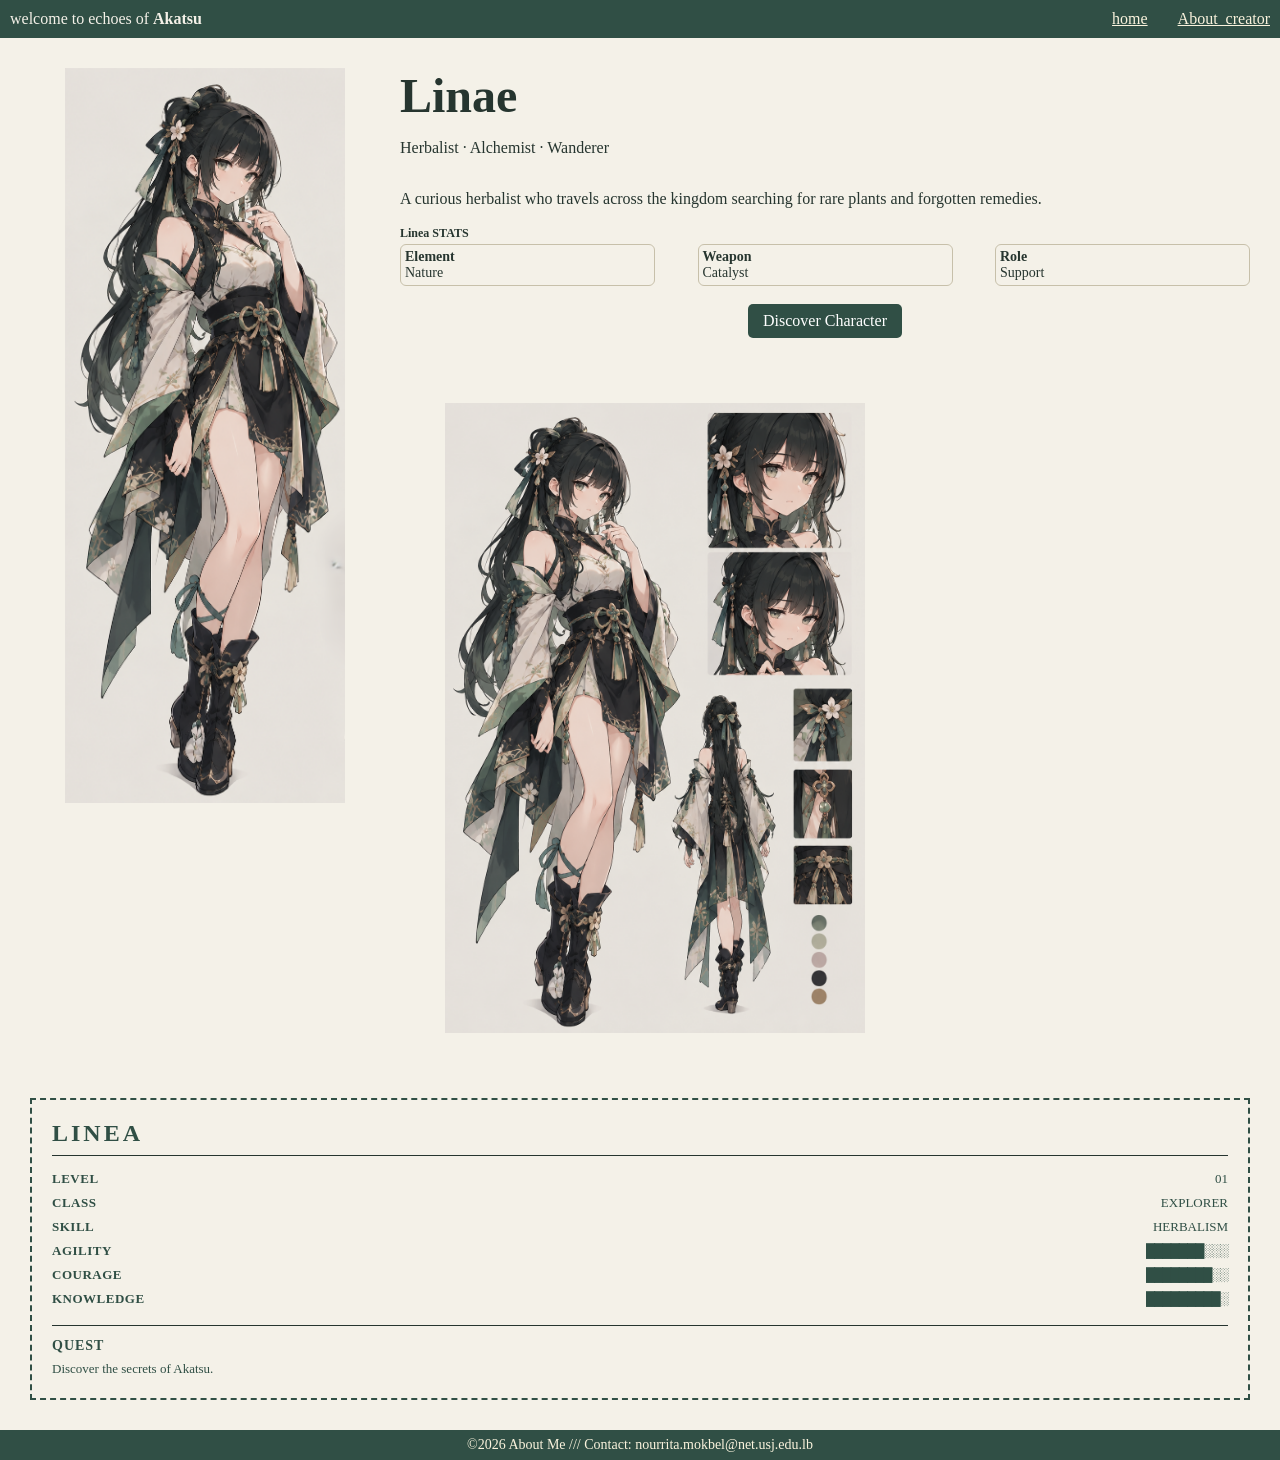
==== commit 8802e65a: "add element in the sidebar" ====
--- a/character.html
+++ b/character.html
@@ -12,7 +12,6 @@
         <header class="header">
             <div class="navbar"> 
                 <p> welcome to echoes of <span> Akatsu</span></p> <!-- putting here span so that i can change the font and style of akatsu while staying inline-->
-                <br>   <!--putting here br so the Akatsu look better in the Mobile first-->
                 <div class="nav-links"> 
                     <nav> 
                         <a href="index2.html">home </a> 
--- a/css/styles.css
+++ b/css/styles.css
@@ -1,4 +1,4 @@
-:root {   
+:root {   /* creating variable for latter use instead of writing each time the color or the font we use variable to set them */
     --nav-color: #304f45; /* we use the backgound of the head in 3 other html file so creating a varable is better to not loose / forget the color */    
     --hover-color: #faf3dd;   
     --body-color: #f4f1e8;  
@@ -8,37 +8,37 @@
     --quote-color: rgb(5, 68, 39);
     --border-color: #c7c0aa;
     --white-color: #ffffff;
-    --space-1: 3px;
-    --space-2: 4px;
-    --space-3: 5px;
-    --space-4: 6px;
-    --space-5: 7px;
-    --space-6: 8px;
-    --space-7: 10px;
-    --space-8: 12px;
-    --space-9: 15px;
-    --space-10: 18px;
-    --space-11: 20px;
-    --space-12: 25px;
-    --space-13: 30px;
-    --space-14: 40px;
-    --space-15: 45px;
+   --space-1: 0.1875rem;
+    --space-2: 0.25rem;
+    --space-3: 0.3125rem;
+    --space-4: 0.375rem;
+    --space-5: 0.4375rem;
+    --space-6: 0.5rem;
+    --space-7: 0.625rem;
+    --space-8: 0.75rem;
+    --space-9: 0.9375rem;
+    --space-10: 1.125rem;
+    --space-11: 1.25rem;
+    --space-12: 1.5625rem;
+    --space-13: 1.875rem;
+    --space-14: 2.5rem;
+    --space-15: 2.8125rem;
 }   
 
 body {   
     /* == spacing scale: the spacing variables are inherited by the whole page == */
  
-
+    font-family: "Georgia",serif;
     background-color: var(--body-color); /* so that the whole background stay the same color , wo don't have change in the color background */   
     margin: 0;  
     width: 100%;  
     min-height: 100vh;  /* if we didn't put this the footer wouldn't really been at the bottom of the age*/
     display: flex;
     flex-direction: column;
-    overflow-x: hidden;    /* because in the assingnement it's probidden to do horizontale scrollin  so to be more careful of this point */  
-}   
-   
-/* creating the nav bar of the  webpage */   
+    overflow-x: hidden;    /*for more safety because in the assingnement it's probidden to do horizontale scrollin  so to be more careful of this point */  
+}   
+   
+
 .header {   
     grid-area: header;  
     background-color: var(--nav-color);   
@@ -47,7 +47,7 @@
     min-width: 0;  /* It prevents long text or images to be wider than the the grid created in the screen */  
     box-sizing: border-box; 
 }   
-   
+ /* creating the nav bar of the  webpage  */     
 .navbar {   
     display: flex;   
     flex-direction: row;   
@@ -62,13 +62,13 @@
     margin: 0; 
     min-width: 0; 
     overflow-wrap: break-word; 
-    font-size: 10px; 
+    font-size: 0.75rem; 
 } 
  
 .navbar span {   
     font-family: "Georgia", serif;   
     font-weight: 800; /* to make the word Akatsu bold */   
-    font-size: 11px;  
+    font-size: 0.8125rem;  
 }   
    
 .nav-links { 
@@ -83,12 +83,11 @@
     align-items: center;  
     flex-wrap: wrap;  
 }   
-   
-.navbar a,  
-.navbar a:visited {   
+ /* add this part so if i put the curser on the link it change the color and if i've already visited the link it doesn't change to a default color */  
+.navbar a,.navbar a:visited {   
     color: var(--hover-color);   
-    font-size: 9px;  
-    transition: color 180ms ease;  
+    font-size: 0.875rem;  
+    transition: color 180ms ease;   /* to make the transition before clicking on the link/ when the curser is on the link smoother */
     overflow-wrap: break-word;  
 }  
   
@@ -113,7 +112,7 @@
   
 #sidebar > p {  
     font-family: "Georgia", serif;  
-    font-size: 10px;  
+    font-size: 0.875rem;  
     line-height: 1.4;  
     text-align: center;  
     margin: 0 0 var(--space-8);  
@@ -122,7 +121,7 @@
   
 #sidebar h2 {   
     font-family: "Georgia", serif;   
-    font-size: 10px;   
+    font-size: 0.625rem;   
     line-height: 1.2;   
     overflow-wrap: break-word;  
     text-align: center;  
@@ -136,12 +135,12 @@
   
 .sidebar-title h2 {  
     margin: 0 0 var(--space-2);  
-    font-size: 13px;  
+    font-size: 0.8125rem;  
 }  
   
 .sidebar-title p {  
     margin: 0;  
-    font-size: 9px;  
+    font-size: 0.75rem;  
     font-style: italic;  
     line-height: 1.4;  
     text-decoration-line: underline;  
@@ -150,7 +149,7 @@
   
 #sidebar h3 {  
     margin: 0 0 var(--space-3);  
-    font-size: 11px;  
+    font-size: 0.6875rem;  
     letter-spacing: 0.5px;  
     text-transform: uppercase;  
     text-align: center;  
@@ -166,8 +165,16 @@
     margin-top: var(--space-3);  
     overflow-wrap: break-word;  
 }  
-  
-/* creating the  main design of the webpage */   
+
+.sidebar-guide p {
+    margin: 0;
+    font-size: 0.875rem;
+    line-height: 1.4;
+    text-align: center;
+    overflow-wrap: break-word;
+}
+  
+/* creating the  main design of the webpage of index2 */   
   
 #main_info {  
     grid-area: main;  
@@ -187,14 +194,14 @@
 .main h1 {  
     margin-top: 0;  
     margin-bottom: var(--space-6);  
-    font-size: 18px;  
+    font-size: 1.125rem;  
     overflow-wrap: break-word;  
 }  
   
 .main p {  
     line-height: 1.5;  
-    font-size: 10px;  
-    margin: 0 0 var(--space-7);  
+    font-size: 1rem;  
+    margin: 0 0 var(--space-7);   /* left 0, right 0 and top,bottom the size desire */
     overflow-wrap: break-word;  
 }  
   
@@ -203,17 +210,51 @@
     max-width: 300px;  /* so that the map stay the same size no matter what */   
     height: auto;   
     display: block;   
-    margin: 0 0 var(--space-7);  
+    margin: 0 auto var(--space-7); 
 }   
   
 #game {  
     display: flex;  
     flex-direction: row;  
     grid-area: game-info;  
+    align-self: start;
+    margin-top: var(--space-3);
     min-width: 0;  
     width: 100%;  
     justify-content: space-between; 
 }  
+
+#game-details {
+    display: grid;
+    grid-template-columns: 1fr;
+    gap: var(--space-6);
+    grid-area: game-details;
+    min-width: 0;
+    width: 100%;
+    padding: var(--space-6);
+    box-sizing: border-box;
+}
+
+.game-detail-box {
+    min-width: 0;
+    padding: var(--space-6);
+    background-color: var(--body-color);
+    border: 2px solid var(--border-color);
+    box-sizing: border-box;
+}
+
+.game-detail-box h2 {
+    margin: 0 0 var(--space-4);
+    font-size: 1rem;
+    overflow-wrap: break-word;
+}
+
+.game-detail-box p {
+    margin: 0;
+    font-size: 0.875rem;
+    line-height: 1.5;
+    overflow-wrap: break-word;
+}
   
 .game-info {  
     display: flex;  
@@ -232,18 +273,48 @@
 .game-info p {  
     margin: 0;  
     line-height: 1.4;  
-    font-size: 9px; 
+    font-size: 0.875rem; 
     overflow-wrap: break-word;  
 }  
   
 .game-info ul {  
     margin: 0;  
-    padding-left: 15px;  
+    padding-left: 0.9rem;  
     line-height: 1.4;  
     width: 100%;  
     box-sizing: border-box; 
-    font-size: 9px; 
-}  
+    font-size: 0.875rem; 
+}  
+
+#game-note {
+    grid-area: game-note;
+    align-self: start;
+    min-width: 0;
+    width: 100%;
+    padding: var(--space-6);
+    box-sizing: border-box;
+}
+
+.game-note-box {
+    width: 100%;
+    padding: var(--space-6);
+    background-color: var(--hover-color);
+    border: 2px dashed var(--nav-color);
+    box-sizing: border-box;
+}
+
+.game-note-box h2 {
+    margin: 0 0 var(--space-4);
+    font-size: 1rem;
+    overflow-wrap: break-word;
+}
+
+.game-note-box p {
+    margin: 0;
+    font-size: 0.875rem;
+    line-height: 1.5;
+    overflow-wrap: break-word;
+}
   
 .foot {  
     background-color: var(--nav-color);  
@@ -254,28 +325,44 @@
     margin: 0;  
     padding: var(--space-5);  
     color: var(--hover-color);  
-    font-size: 9px;  
+    font-size: 0.875rem;  
     text-align: center;  
     overflow-wrap: break-word;  
 }  
    
-  
+  /* since we decide to do the webpage mobile first so in order to fit everything on a smaller screen we put grid and use template-area to make everything look better as a grid of 1 column and multilple row for a mobile or 2 column and multiple row for a larger screen */
 .grid {
     display: grid;
     grid-template-columns: 100%;
+    grid-template-rows: auto auto auto auto auto 1fr auto;
     grid-template-areas:
         "header"
         "sidebar"
         "main"
+        "game-details"
         "game-info"
+        "game-note"
         "foot";
     gap: var(--space-1);
     padding: var(--space-1);
     width: 100%;
-    flex: 1;
+    flex: 1; /*  can grow to fill available space. flex grow =1 , flex shrink =1 flex basis 0% */
     min-width: 0;
     box-sizing: border-box;
 } 
+
+body > .grid {
+    min-height: 100vh;
+}
+
+.about-page .grid {
+    grid-template-rows: auto auto 1fr auto;
+    grid-template-areas:
+        "header"
+        "sidebar"
+        "main"
+        "foot";
+}
    
 .character {
     display: grid;
@@ -292,8 +379,14 @@
     min-width: 0;
     width: 100%;
     box-sizing: border-box;
+    flex: 1;
 } 
    
+
+
+
+
+
 /* LEFT — Character */   
    
 .character-main {   
@@ -345,20 +438,20 @@
 /* Name */   
    
 .character-name {   
-    font-size: 18px;   
+    font-size: 1.125rem;   
     margin: 0;   
     overflow-wrap: break-word;  
 }   
    
 .character-role {   
-    font-size: 9px;   
+    font-size: 0.5625rem;   
     overflow-wrap: break-word;  
 }   
    
 /* Description  of the character how do in want the description to look like*/   
    
 .character-description {   
-    font-size: 9px;   
+    font-size: 0.875rem;   
     line-height: 1.3;   
     overflow-wrap: break-word;  
 }   
@@ -374,7 +467,7 @@
 }   
    
 .character-stats h2 { 
-    font-size: 12px; 
+    font-size: 0.75rem; 
     margin: 0 0 var(--space-1); 
 } 
  
@@ -384,7 +477,7 @@
     padding: var(--space-2);   
     border: 1px solid var(--border-color);   
     border-radius: 6px;   
-    font-size: 8px;   
+    font-size: 0.5rem;   
     min-width: 0;  
     width: 100%;  
     box-sizing: border-box; 
@@ -406,7 +499,7 @@
   
 .linea-profile h2 {  
     margin: 0;  
-    font-size: 13px;  
+    font-size: 0.8125rem;  
     letter-spacing: 1px;  
     overflow-wrap: break-word;  
 }  
@@ -424,20 +517,22 @@
     align-items: center;  
     gap: var(--space-2);  
     margin: var(--space-2) 0;  
-    font-size: 7px;  
+    font-size: 0.5625rem;  
     min-width: 0;  
 }  
   
 .stats span {    /* span is used for inline styling*/
     font-weight: bold;  
-    letter-spacing: 0.5px;  
+    letter-spacing: 0.5px; 
+    min-width: 0; 
 }  
   
 .stats strong {    
     font-weight: normal;  
     letter-spacing: -1px;  
-    font-size: 7px; 
+    font-size: 0.4375rem; 
     white-space: nowrap;  
+    min-width: 0;
 }  
   
 .quest {  
@@ -448,13 +543,13 @@
   
 .quest h3 {  
     margin: 0 0 var(--space-1);  
-    font-size: 11px;  
+    font-size: 0.6875rem;  
     letter-spacing: 1px;  
 }  
   
 .quest p {  
     margin: 0;  
-    font-size: 8px;  
+    font-size: 0.8125rem;  
     line-height: 1.4;  
     overflow-wrap: break-word;  
 }   
@@ -466,10 +561,10 @@
     align-self: center;
     padding: var(--space-4) var(--space-8);   
     border: none;   
-    border-radius: 5px;   
+    border-radius: 0.3125rem;   
     background-color: var(--nav-color);   
     color: var(--white-color);   
-    font-size: 10px;   
+    font-size: 0.625rem;   
     font-family: "Georgia", serif;  
     cursor: pointer;  
 }
@@ -489,14 +584,14 @@
 #hero h1 {  
     color: var(--nav-color);  
     font-family: "Georgia", serif;  
-    font-size: 20px;  
+    font-size: 1.25rem;  
     margin: 0 0 var(--space-4);  
     overflow-wrap: break-word;  
 }  
   
 #hero p {  
     margin: 0;  
-    font-size: 10px; 
+    font-size: 0.625rem; 
     overflow-wrap: break-word;  
 }  
   
@@ -511,13 +606,13 @@
     font-family: "Georgia", serif;  
     color: var(--nav-color);  
     text-decoration: underline;  
-    font-size: 16px;  
+    font-size: 1rem;  
     overflow-wrap: break-word;  
 }  
   
 #about_Me p {  
     line-height: 1.5;  
-    font-size: 10px; 
+    font-size: 0.625rem; 
     overflow-wrap: break-word;  
 }  
   
@@ -566,7 +661,7 @@
   
 .box p {  
     line-height: 1.5;  
-    font-size: 10px; 
+    font-size: 1rem; 
     overflow-wrap: break-word;  
 }  
   
@@ -574,10 +669,9 @@
     width: 100%;  
     max-width: 100%;  
     margin: var(--space-3) auto;  
-    padding-left: 20px;  
-    text-align: left;  
-    line-height: 1.5;  
-    font-size: 10px; 
+    padding: 1.25rem;  
+    text-align: center;  /* to put the element in the box in the center !!! doesn't align the box but the element inside the box */    line-height: 1.5;  
+    font-size: 1rem; 
     box-sizing: border-box; 
 }  
   
@@ -608,7 +702,7 @@
 .Form label {  
     font-family: "Georgia", serif;  
     color: var(--nav-color);  
-    font-size: 10px; 
+    font-size: 0.625rem; 
 }  
   
 #name, #email,#message {  
@@ -617,7 +711,7 @@
     box-sizing: border-box;  
     padding: var(--space-4);  
     font-family: "Arial", sans-serif;  
-    font-size: 12px;  
+    font-size: 0.75rem;  
     border: 2px solid var(--nav-color);  
     background-color: var(--white-color);  
 }  
@@ -631,7 +725,7 @@
     border: 2px solid var(--nav-color);  
     border-radius: 6px;  
     padding: var(--space-4) var(--space-8);  
-    font-size: 12px;  
+    font-size: 0.75rem;  
     font-family: "Georgia", serif;  
     background-color: var(--nav-color);  
     color: var(--hover-color);  
@@ -683,11 +777,11 @@
     }   
    
     .navbar p { 
-        font-size: 16px; 
+        font-size: 1rem; 
     } 
  
     .navbar span {  
-        font-size: 16px;  
+        font-size: 1rem;  
     }  
   
     .nav-links nav {   
@@ -698,30 +792,42 @@
     .navbar a,  
     .navbar a:hover,  
     .navbar a:visited {  
-        font-size: 16px;  
+        font-size: 1rem;  
     }  
   
     .grid {   
         grid-template-columns: 250px calc(100% - 255px);     
+        grid-template-rows: auto 1fr auto auto 1fr auto;
         grid-template-areas:   
             "header header"   
             "sidebar main"  
-            "game-info game-info"  
+            "sidebar game-details"
+            "sidebar game-info"  
+            "sidebar game-note"
             "foot foot";   
     }   
+
+    .about-page .grid {
+        grid-template-rows: auto 1fr auto;
+        grid-template-areas:
+            "header header"
+            "sidebar main"
+            "foot foot";
+    }
   
     #sidebar {   
-        gap: var(--space-6);   
+        gap: var(--space-8);  
         padding: var(--space-7);   
+        justify-content: flex-start;
     } 
  
     #sidebar > p {  
-        font-size: 16px;  
+        font-size: 1rem;  
         margin: 0 0 var(--space-12);  
     }  
  
     #sidebar h2 {   
-        font-size: 12px;   
+        font-size: 0.75rem;   
     }   
  
     .sidebar-title {     
@@ -730,16 +836,20 @@
   
     .sidebar-title h2 {  
         margin: 0 0 var(--space-6);  
-        font-size: 20px;  
+        font-size: 1.25rem;  
     }  
   
     .sidebar-title p {  
-        font-size: 14px;  
-    }  
+        font-size: 0.875rem;  
+    }  
+
+    .sidebar-guide p {
+        font-size: 1rem;
+    }
   
     #sidebar h3 {  
         margin: 0 0 var(--space-8);  
-        font-size: 18px;  
+        font-size: 1.125rem;  
     }  
   
     .main {  
@@ -748,24 +858,58 @@
   
     .main h1 {  
         margin-bottom: var(--space-8);  
-        font-size: 24px;  
+        font-size: 1.5rem;  
     }  
   
     .main p {  
         line-height: 1.7;  
-        font-size: 16px;  
+        font-size: 1rem;  
         margin: 0 0 var(--space-11);  
     }  
   
     #map-fantasy {   
         width: 100%;   
         max-width: 300px;   
-        margin: 0 0 var(--space-11);  
+        margin: 0 auto var(--space-11);  
     }  
  
     #game {  
         flex-direction: row;  
     }  
+
+    #game-details {
+        grid-template-columns: 1fr 1fr;
+        gap: var(--space-9);
+        padding: var(--space-7);
+    }
+
+    .game-detail-box {
+        padding: var(--space-7);
+    }
+
+    .game-detail-box h2 {
+        font-size: 1.25rem;
+    }
+
+    .game-detail-box p {
+        font-size: 1rem;
+    }
+
+    #game-note {
+        padding: var(--space-7);
+    }
+
+    .game-note-box {
+        padding: var(--space-7);
+    }
+
+    .game-note-box h2 {
+        font-size: 1.25rem;
+    }
+
+    .game-note-box p {
+        font-size: 1rem;
+    }
   
     .game-info {  
         flex-direction: row;  
@@ -775,12 +919,12 @@
     }  
   
     .game-info p { 
-        font-size: 16px; 
+        font-size: 1rem; 
     } 
  
     .game-info ul {  
         width: 50%;  
-        font-size: 16px; 
+        font-size: 1rem; 
     }  
   
     .character {   
@@ -817,15 +961,15 @@
     }  
    
     .character-name {   
-        font-size: 48px;  
+        font-size: 3rem;  
     }   
    
     .character-role {   
-        font-size: 16px;   
+        font-size: 1rem;   
     }   
    
     .character-description {   
-        font-size: 16px;   
+        font-size: 1rem;   
     }   
    
     .character-stats {   
@@ -840,7 +984,7 @@
     }  
    
     .stat {   
-        font-size: 14px;   
+        font-size: 0.875rem;   
     }  
   
     .linea-profile {  
@@ -848,7 +992,7 @@
     }  
   
     .linea-profile h2 {  
-        font-size: 24px;  
+        font-size: 1.5rem;  
         letter-spacing: 3px;  
     }  
   
@@ -858,11 +1002,11 @@
   
     .stats p {  
         margin: var(--space-6) 0;  
-        font-size: 13px;  
+        font-size: 0.8125rem;  
     }  
   
     .stats strong {  
-        font-size: 13px; 
+        font-size: 0.8125rem; 
     } 
  
     .quest {  
@@ -872,16 +1016,16 @@
   
     .quest h3 {  
         margin-bottom: var(--space-4);  
-        font-size: 14px;  
+        font-size: 0.875rem;  
     }  
   
     .quest p {  
-        font-size: 13px;  
+        font-size: 0.8125rem;  
     }  
 
     .character-button {
         padding: var(--space-6) var(--space-9);
-        font-size: 16px;
+        font-size: 1rem;
     }
   
     .about-boxes {  
@@ -891,13 +1035,13 @@
     }  
   
     #hero h1 {  
-        font-size: 40px;  
+        font-size: 2.5rem;  
     }  
   
     #about_Me h2,  
     .about-boxes h2,  
     .contact h2 {  
-        font-size: 28px;  
+        font-size: 1.75rem;  
     }  
  
     #my-photo { 
@@ -910,15 +1054,15 @@
  
     .box p, 
     .box ul { 
-        font-size: 16px; 
+        font-size: 1rem; 
     } 
  
     .Form label { 
-        font-size: 16px; 
+        font-size: 1rem; 
     } 
  
     #name,#email,#message { 
-        font-size: 16px; 
+        font-size: 1rem; 
         padding: var(--space-6); 
     } 
  
@@ -928,7 +1072,7 @@
  
     #submit { 
         padding: var(--space-6) var(--space-10); 
-        font-size: 16px; 
+        font-size: 1rem; 
     } 
  
     #logo_1,#logo_2,#logo_3 { 
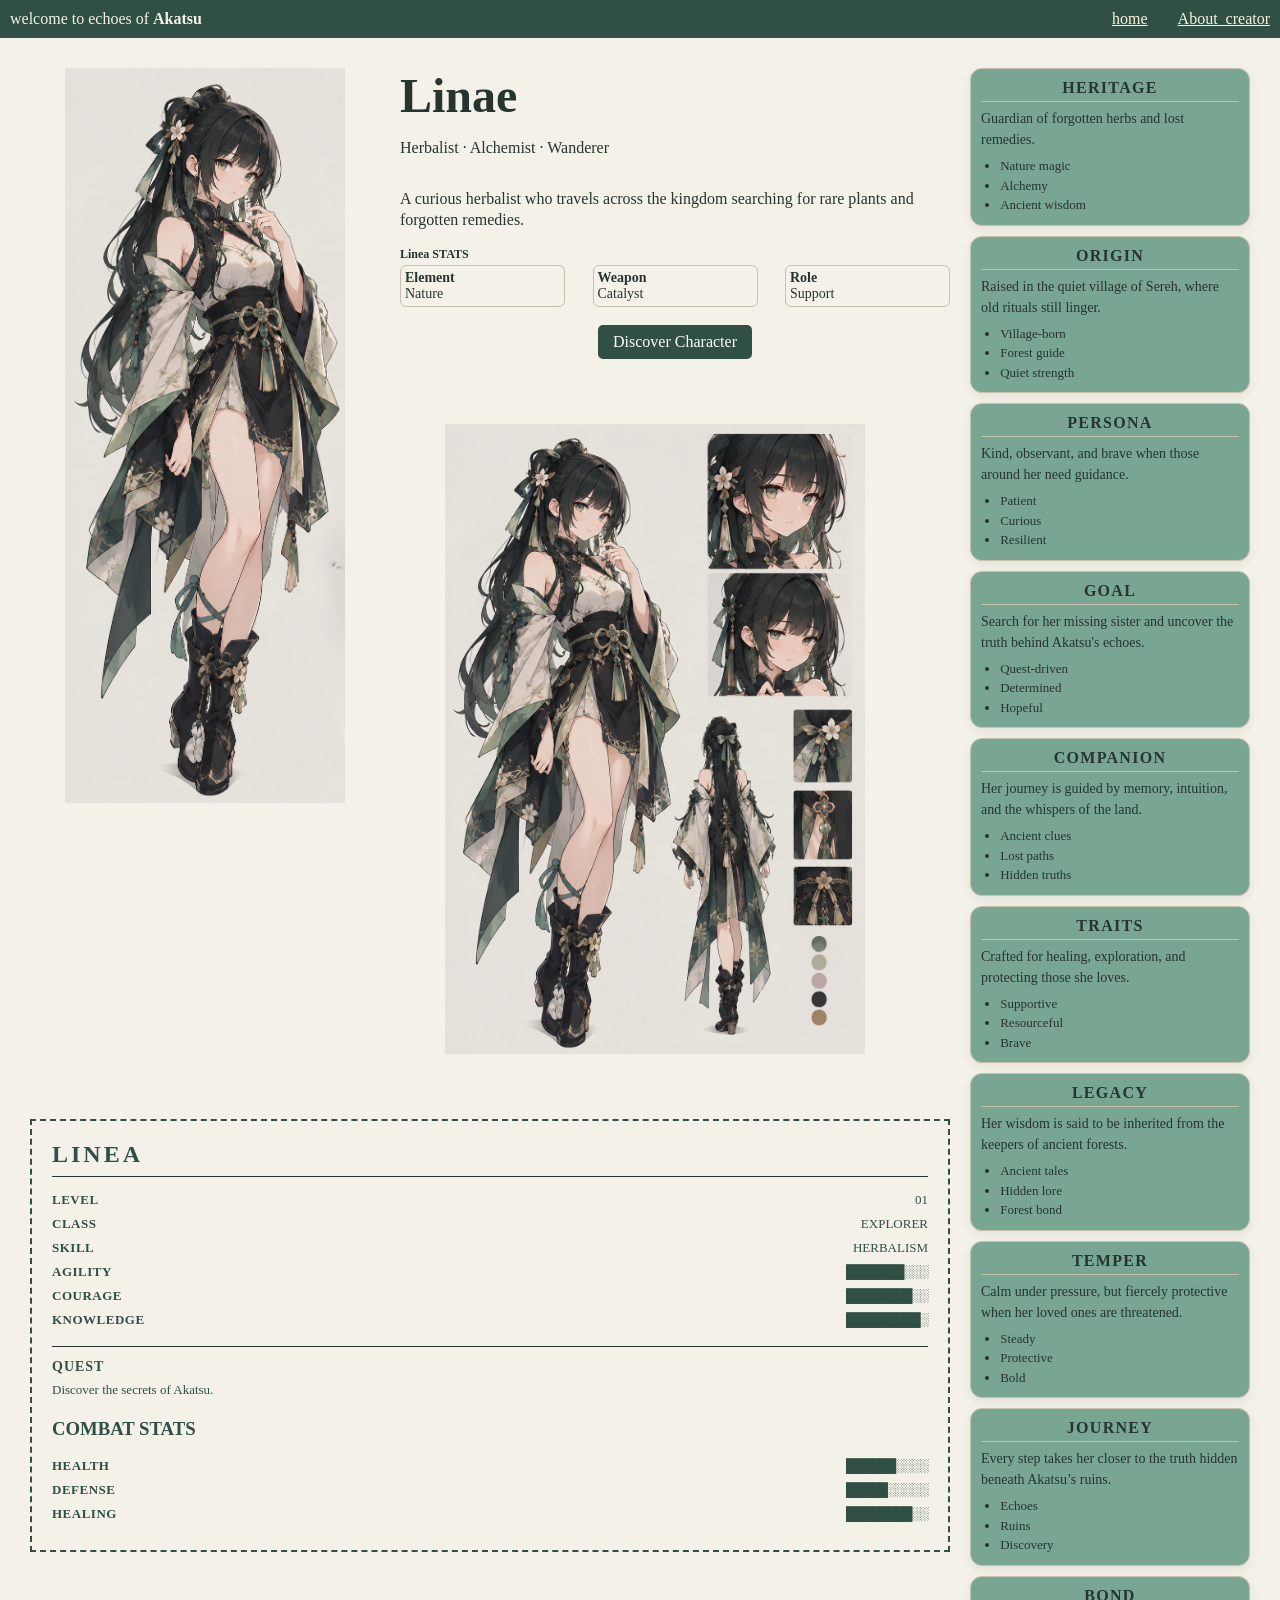
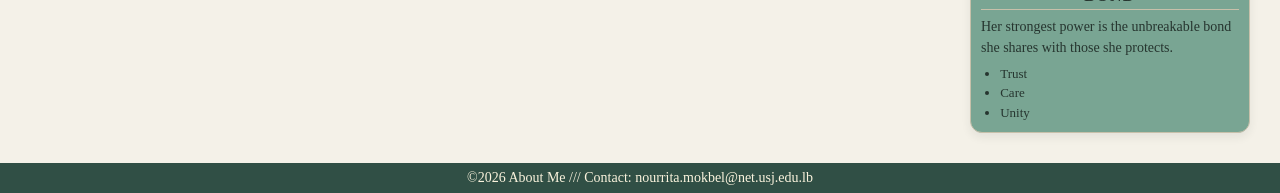
==== commit 2a5fa1b8: "add sidebar for character page" ====
--- a/character.html
+++ b/character.html
@@ -1,6 +1,7 @@
 <!DOCTYPE html>
 <html lang="en">
     <head>
+        <meta charset="UTF-8">
         <link rel="stylesheet" href="css/styles.css">
         <meta name="viewport" content="width=device-width, initial-scale=1.0">
         <title>THE ECHOES OF AKATSU</title>
@@ -11,10 +12,12 @@
         
         <header class="header">
             <div class="navbar"> 
-                <p> welcome to echoes of <span> Akatsu</span></p> <!-- putting here span so that i can change the font and style of akatsu while staying inline-->
+                <p>welcome to echoes of <span>Akatsu</span></p>
+                <!-- putting here span so that i can change the font and style of akatsu while staying inline-->
+                
                 <div class="nav-links"> 
                     <nav> 
-                        <a href="index2.html">home </a> 
+                        <a href="index2.html">home</a> 
                         <a href="About.html">About_creator</a> 
                     </nav>
                 </div> 
@@ -22,87 +25,270 @@
         </header>
        
         <section class="character">
-
-            <img src="images/character.png"alt="Fantasy herbalist character" id="character-image" >
-            <div class="character-info">
-
-                <h2 class="character-name">Linae</h2>
-
-                <p class="character-role">
-                    Herbalist · Alchemist · Wanderer
-                </p>
-
-                <p class="character-description">
-                    A curious herbalist who travels across the kingdom
-                    searching for rare plants and forgotten remedies.
-                </p>
-
-                <div class="character-stats">
-                    <h2>Linea STATS</h2>
-                    <div class="stat">
-                        <b>Element</b>
-                        <span>Nature</span>
-                    </div>
-
-                    <div class="stat">
-                        <b>Weapon</b>  <!-- b is to put a word in bold-->
-                        <span>Catalyst</span> <!-- is to put special design to a set of caracter while staying inline-->
-                    </div>
-
-                    <div class="stat">
-                        <b>Role</b>
-                        <span>Support</span>
-                    </div>
-
-                </div>
-                <br>  <!-- to create a force space between the button and the  stats-->
-                 
-                
-                <button class="character-button">
-                    Discover Character
-                </button>
+            <div class="character-main-content">
+                <img src="images/character.png" alt="Fantasy herbalist character" id="character-image">
+                <div class="character-info">
+                    <h2 class="character-name">Linae</h2>
+                    <p class="character-role">
+                        Herbalist · Alchemist · Wanderer
+                    </p>
+                    <p class="character-description">
+                        A curious herbalist who travels across the kingdom
+                        searching for rare plants and forgotten remedies.
+                    </p>
+                    <div class="character-stats">
+                        <h2>Linea STATS</h2>
+                        <div class="stat">
+                            <b>Element</b>
+                            <span>Nature</span>
+                        </div>
+                        <div class="stat">
+                            <b>Weapon</b>
+                            <span>Catalyst</span>
+                        </div>
+
+                        <div class="stat">
+                            <b>Role</b>
+                            <span>Support</span>
+                        </div>
+
+                    </div>
+
+                    <br>
+                    <!-- to create a force space between the button and the stats-->
+
+                    <a class="character-button" href="#linea-stats">
+                        Discover Character
+                    </a>
+
+                </div>
+
+                <img src="images/linea_stats.png"
+                     alt="Linea character reference sheet"
+                     id="linea-stats-image">
+
+                <section class="linea-profile" id="linea-stats">
+
+                    <h2>LINEA</h2>
+                    <div class="line"></div>
+
+                    <div class="stats">
+
+                        <p>
+                            <span>LEVEL</span> 01
+                        </p>
+
+                        <p>
+                            <span>CLASS</span> EXPLORER
+                        </p>
+
+                        <p>
+                            <span>SKILL</span> HERBALISM
+                        </p>
+
+                        <p>
+                            <span>AGILITY</span>
+                            <strong>███████░░░</strong>
+                        </p>
+
+                        <p>
+                            <span>COURAGE</span>
+                            <strong>████████░░</strong>
+                        </p>
+                        <p>
+                            <span>KNOWLEDGE</span>
+                            <!-- 9/10 knowledge level -->
+                            <!-- <strong> contains the visual stat bar -->
+                            <strong>█████████░</strong>
+                            <!--
+                            The characters █ and ░ are simply Unicode characters:
+
+                            █ = filled → points/level you have
+                            ░ = empty → points/level remaining
+                            -->
+                        </p>
+                    </div>
+
+                    <div class="quest">
+
+                        <h3>QUEST</h3>
+
+                        <p>
+                            Discover the secrets of Akatsu.
+                        </p>
+
+                    </div>
+
+                    <div class="secondary-stats">
+
+                        <h3>COMBAT STATS</h3>
+                        <div class="stats">
+                            <p>
+                                <span>HEALTH</span>
+                                <strong>██████░░░░</strong>
+                            </p>
+                            <p>
+                                <span>DEFENSE</span>
+                                <strong>█████░░░░░</strong>
+                            </p>
+                            <p>
+                                <span>HEALING</span>
+                                <strong>████████░░</strong>
+                            </p>
+                        </div>
+                    </div>
+
+                </section>
+
             </div>
-            <img src="images/linea_stats.png" alt="Linea character reference sheet" id="linea-stats-image">
-            <section class="linea-profile">
-                <h2>LINEA</h2>
-                <div class="line"></div>
-
-                <div class="stats">
-                    <p><span>LEVEL</span> 01</p>
-                    <p><span>CLASS</span> EXPLORER</p>
-                    <p><span>SKILL</span> HERBALISM</p>
-
-                    <p>
-                        <span>AGILITY</span>
-                        <strong>███████░░░</strong>
-                    </p>
-
-                    <p>
-                        <span>COURAGE</span>
-                        <strong>████████░░</strong>
-                    </p>
-
-                    <p>
-                        <span>KNOWLEDGE</span>
-                        <!-- 9/10 knowledge level -->
-                         <!-- <strong> contains the visual stat bar -->
-                        <strong>█████████░</strong>  <!--The characters █ and ░ are simply Unicode characters:
-
-                        █ = filled → points/level you have
-                        ░ = empty → points/level remaining -->
-                    </p>
-                </div>
-
-                <div class="quest">
-                    <h3>QUEST</h3>
-                    <p>Discover the secrets of Akatsu.</p>
+
+
+            <section class="character-side-panel">
+
+                <div class="side-card">
+
+                    <h3>Heritage</h3>
+                    <p>
+                        Guardian of forgotten herbs and lost remedies.
+                    </p>
+
+                    <ul>
+                        <li>Nature magic</li>
+                        <li>Alchemy</li>
+                        <li>Ancient wisdom</li>
+                    </ul>
+
+                </div>
+                <div class="side-card">
+
+                    <h3>Origin</h3>
+                    <p>
+                        Raised in the quiet village of Sereh, where old rituals still linger.
+                    </p>
+                    <ul>
+                        <li>Village-born</li>
+                        <li>Forest guide</li>
+                        <li>Quiet strength</li>
+                    </ul>
+
+                </div>
+                <div class="side-card">
+                    <h3>Persona</h3>
+                    <p>
+                        Kind, observant, and brave when those around her need guidance.
+                    </p>
+
+                    <ul>
+                        <li>Patient</li>
+                        <li>Curious</li>
+                        <li>Resilient</li>
+                    </ul>
+                </div>
+                <div class="side-card">
+                    <h3>Goal</h3>
+                    <p>
+                        Search for her missing sister and uncover the truth behind Akatsu's echoes.
+                    </p>
+                    <ul>
+                        <li>Quest-driven</li>
+                        <li>Determined</li>
+                        <li>Hopeful</li>
+                    </ul>
+
+                </div>
+
+
+                <div class="side-card">
+
+                    <h3>Companion</h3>
+
+                    <p>
+                        Her journey is guided by memory, intuition, and the whispers of the land.
+                    </p>
+
+                    <ul>
+                        <li>Ancient clues</li>
+                        <li>Lost paths</li>
+                        <li>Hidden truths</li>
+                    </ul>
+
+                </div>
+
+
+                <div class="side-card">
+
+                    <h3>Traits</h3>
+
+                    <p>
+                        Crafted for healing, exploration, and protecting those she loves.
+                    </p>
+                    <ul>
+                        <li>Supportive</li>
+                        <li>Resourceful</li>
+                        <li>Brave</li>
+                    </ul>
+                </div>
+                <div class="side-card">
+                    <h3>Legacy</h3>
+                    <p>
+                        Her wisdom is said to be inherited from the keepers of ancient forests.
+                    </p>
+
+                    <ul>
+                        <li>Ancient tales</li>
+                        <li>Hidden lore</li>
+                        <li>Forest bond</li>
+                    </ul>
+                </div>
+                <div class="side-card">
+                    <h3>Temper</h3>
+                    <p>
+                        Calm under pressure, but fiercely protective when her loved ones are threatened.
+                    </p>
+                    <ul>
+                        <li>Steady</li>
+                        <li>Protective</li>
+                        <li>Bold</li>
+                    </ul>
+
+                </div>
+
+
+                <div class="side-card">
+
+                    <h3>Journey</h3>
+
+                    <p>
+                        Every step takes her closer to the truth hidden beneath Akatsu’s ruins.
+                    </p>
+                    <ul>
+                        <li>Echoes</li>
+                        <li>Ruins</li>
+                        <li>Discovery</li>
+                    </ul>
+
+                </div>
+                <div class="side-card">
+
+                    <h3>Bond</h3>
+
+                    <p>
+                        Her strongest power is the unbreakable bond she shares with those she protects.
+                    </p>
+
+                    <ul>
+                        <li>Trust</li>
+                        <li>Care</li>
+                        <li>Unity</li>
+                    </ul>
+
                 </div>
             </section>
         </section>
-       <footer class="foot">
-            <p>©2026 About Me /// Contact: nourrita.mokbel@net.usj.edu.lb</p>
-        </footer> 
-
-    </body>
-        
-</html>+        <footer class="foot">
+            <p>
+                ©2026 About Me /// Contact: nourrita.mokbel@net.usj.edu.lb
+            </p>
+         </footer> 
+    </body>  
+</html>
--- a/css/styles.css
+++ b/css/styles.css
@@ -1,1082 +1,1210 @@
-:root {   /* creating variable for latter use instead of writing each time the color or the font we use variable to set them */
-    --nav-color: #304f45; /* we use the backgound of the head in 3 other html file so creating a varable is better to not loose / forget the color */    
-    --hover-color: #faf3dd;   
-    --body-color: #f4f1e8;  
-    --text-color: #26352f;  
-    --link-hover-color: #e1c084;  
-    --sidebar-color: #79a593;
-    --quote-color: rgb(5, 68, 39);
-    --border-color: #c7c0aa;
-    --white-color: #ffffff;
-   --space-1: 0.1875rem;
-    --space-2: 0.25rem;
-    --space-3: 0.3125rem;
-    --space-4: 0.375rem;
-    --space-5: 0.4375rem;
-    --space-6: 0.5rem;
-    --space-7: 0.625rem;
-    --space-8: 0.75rem;
-    --space-9: 0.9375rem;
-    --space-10: 1.125rem;
-    --space-11: 1.25rem;
-    --space-12: 1.5625rem;
-    --space-13: 1.875rem;
-    --space-14: 2.5rem;
-    --space-15: 2.8125rem;
-}   
-
-body {   
-    /* == spacing scale: the spacing variables are inherited by the whole page == */
- 
-    font-family: "Georgia",serif;
-    background-color: var(--body-color); /* so that the whole background stay the same color , wo don't have change in the color background */   
+:root {   /* creating variable for latter use instead of writing each time the color or the font we use variable to set them */ 
+    --nav-color: #304f45; /* we use the backgound of the head in 3 other html file so creating a varable is better to not loose / forget the color */     
+    --hover-color: #faf3dd;    
+    --body-color: #f4f1e8;   
+    --text-color: #26352f;   
+    --link-hover-color: #e1c084;   
+    --sidebar-color: #79a593; 
+    --quote-color: rgb(5, 68, 39); 
+    --border-color: #c7c0aa; 
+    --white-color: #ffffff; 
+    --space-1: 0.1875rem; 
+    --space-2: 0.25rem; 
+    --space-3: 0.3125rem; 
+    --space-4: 0.375rem; 
+    --space-5: 0.4375rem; 
+    --space-6: 0.5rem; 
+    --space-7: 0.625rem; 
+    --space-8: 0.75rem; 
+    --space-9: 0.9375rem; 
+    --space-10: 1.125rem; 
+    --space-11: 1.25rem; 
+    --space-12: 1.5625rem; 
+    --space-13: 1.875rem; 
+    --space-14: 2.5rem; 
+    --space-15: 2.8125rem; 
+}    
+ 
+body {    
+    /* == spacing scale: the spacing variables are inherited by the whole page == */ 
+  
+    font-family: "Georgia",serif; 
+    background-color: var(--body-color); /* so that the whole background stay the same color , wo don't have change in the color background */    
+    margin: 0;   
+    width: 100%;   
+    min-height: 100vh;  /* if we didn't put this the footer wouldn't really been at the bottom of the age*/ 
+    display: flex; 
+    flex-direction: column; 
+    overflow-x: hidden;    /*for more safety because in the assingnement it's probidden to do horizontale scrollin  so to be more careful of this point */   
+}    
+    
+ 
+.header {    
+    grid-area: header;   
+    background-color: var(--nav-color);    
+    color: var(--body-color);    
+    padding: var(--space-6);    
+    min-width: 0;  /* It prevents long text or images to be wider than the the grid created in the screen */   
+    box-sizing: border-box;  
+}    
+ 
+/* creating the nav bar of the webpage */      
+.navbar {    
+    display: flex;    
+    flex-direction: row;    
+    gap: var(--space-3);    
+    justify-content: space-between;   
+    align-items: center;   
+    min-width: 0;   
+    width: 100%;   
+}    
+    
+.navbar p {  
     margin: 0;  
-    width: 100%;  
-    min-height: 100vh;  /* if we didn't put this the footer wouldn't really been at the bottom of the age*/
-    display: flex;
-    flex-direction: column;
-    overflow-x: hidden;    /*for more safety because in the assingnement it's probidden to do horizontale scrollin  so to be more careful of this point */  
-}   
-   
-
-.header {   
-    grid-area: header;  
-    background-color: var(--nav-color);   
-    color: var(--body-color);   
+    min-width: 0;  
+    overflow-wrap: break-word;  
+    font-size: 0.75rem;  
+}  
+  
+.navbar span {    
+    font-family: "Georgia", serif;    
+    font-weight: 800; /* to make the word Akatsu bold */    
+    font-size: 0.8125rem;   
+}    
+    
+.nav-links {  
+    min-width: 0;  
+}  
+  
+.nav-links nav {    
+    display: flex;    
+    flex-direction: row;    
+    gap: var(--space-4);  /* to put a space between character and about the creator */    
+    justify-content: center;    
+    align-items: center;   
+    flex-wrap: wrap;   
+}    
+ 
+/* add this part so if i put the curser on the link it change the color and if i've already visited the link it doesn't change to a default color */   
+.navbar a,.navbar a:visited {    
+    color: var(--hover-color);    
+    font-size: 0.875rem;   
+    transition: color 180ms ease;   /* to make the transition before clicking on the link/ when the curser is on the link smoother */ 
+    overflow-wrap: break-word;   
+}   
+   
+.navbar .nav-links a:hover {   
+    color: var(--link-hover-color);   
+}    
+    
+    
+/* creating the sidebar with the map and intro to the game */    
+    
+#sidebar {    
+    display: flex;    
+    flex-direction: column;    
+    gap: var(--space-3);    
+    padding: var(--space-5);    
+    grid-area: sidebar;    
+    background-color: var(--sidebar-color);    
+    min-width: 0;   
+    width: 100%;   
+    box-sizing: border-box;   
+}    
+   
+#sidebar > p {   
+    font-family: "Georgia", serif;   
+    font-size: 0.875rem;   
+    line-height: 1.4;   
+    text-align: center;   
+    margin: 0 0 var(--space-8);   
+    overflow-wrap: break-word;   
+}   
+   
+#sidebar h2 {    
+    font-family: "Georgia", serif;    
+    font-size: 0.625rem;    
+    line-height: 1.2;    
+    overflow-wrap: break-word;   
+    text-align: center;   
+    margin: 0;   
+}    
+    
+.sidebar-title {      
+    text-align: center;   
+    margin-bottom: var(--space-8);   
+}   
+   
+.sidebar-title h2 {   
+    margin: 0 0 var(--space-2);   
+    font-size: 0.8125rem;   
+}   
+   
+.sidebar-title p {   
+    margin: 0;   
+    font-size: 0.75rem;   
+    font-style: italic;   
+    line-height: 1.4;   
+    text-decoration-line: underline;   
+    overflow-wrap: break-word;   
+}   
+   
+#sidebar h3 {   
+    margin: 0 0 var(--space-3);   
+    font-size: 0.6875rem;   
+    letter-spacing: 0.5px;   
+    text-transform: uppercase;   
+    text-align: center;   
+    overflow-wrap: break-word;   
+}   
+   
+.sidebar-quote {   
+    color: var(--quote-color);   
+    font-style: italic;   
+    text-align: center;   
+    line-height: 1.4;   
+    text-decoration-line: underline;   
+    margin-top: var(--space-3);   
+    overflow-wrap: break-word;   
+}   
+ 
+.sidebar-guide p { 
+    margin: 0; 
+    font-size: 0.875rem; 
+    line-height: 1.4; 
+    text-align: center; 
+    overflow-wrap: break-word; 
+} 
+   
+/* creating the main design of the webpage of index2 */    
+   
+#main_info {   
+    grid-area: main;   
+    min-width: 0;   
+    width: 100%;   
+    box-sizing: border-box;   
+}   
+   
+.main {   
+    background: var(--body-color);   
     padding: var(--space-6);   
-    min-width: 0;  /* It prevents long text or images to be wider than the the grid created in the screen */  
-    box-sizing: border-box; 
-}   
- /* creating the nav bar of the  webpage  */     
-.navbar {   
+    min-width: 0;   
+    width: 100%;   
+    box-sizing: border-box;   
+}   
+   
+.main h1 {   
+    margin-top: 0;   
+    margin-bottom: var(--space-6);   
+    font-size: 1.125rem;   
+    overflow-wrap: break-word;   
+}   
+   
+.main p {   
+    line-height: 1.5;   
+    font-size: 1rem;   
+    margin: 0 0 var(--space-7);   /* left 0, right 0 and top,bottom the size desire */ 
+    overflow-wrap: break-word;   
+}   
+   
+#map-fantasy {    
+    width: 70%;    
+    max-width: 300px;  /* so that the map stay the same size no matter what */    
+    height: auto;    
+    display: block;    
+    margin: 0 auto var(--space-7);  
+}    
+   
+#game {   
     display: flex;   
     flex-direction: row;   
-    gap: var(--space-3);   
+    grid-area: game-info;   
+    align-self: start; 
+    margin-top: var(--space-3); 
+    min-width: 0;   
+    width: 100%;   
     justify-content: space-between;  
-    align-items: center;  
-    min-width: 0;  
-    width: 100%;  
-}   
-   
-.navbar p { 
+}   
+ 
+#game-details { 
+    display: grid; 
+    grid-template-columns: 1fr; 
+    gap: var(--space-6); 
+    grid-area: game-details; 
+    min-width: 0; 
+    width: 100%; 
+    padding: var(--space-6); 
+    box-sizing: border-box; 
+} 
+ 
+.game-detail-box { 
+    min-width: 0; 
+    padding: var(--space-6); 
+    background-color: var(--body-color); 
+    border: 2px solid var(--border-color); 
+    box-sizing: border-box; 
+} 
+ 
+.game-detail-box h2 { 
+    margin: 0 0 var(--space-4); 
+    font-size: 1rem; 
+    overflow-wrap: break-word; 
+} 
+ 
+.game-detail-box p { 
     margin: 0; 
-    min-width: 0; 
+    font-size: 0.875rem; 
+    line-height: 1.5; 
     overflow-wrap: break-word; 
-    font-size: 0.75rem; 
 } 
- 
-.navbar span {   
-    font-family: "Georgia", serif;   
-    font-weight: 800; /* to make the word Akatsu bold */   
-    font-size: 0.8125rem;  
-}   
-   
-.nav-links { 
-    min-width: 0; 
-} 
- 
-.nav-links nav {   
+   
+.game-info {   
     display: flex;   
-    flex-direction: row;   
-    gap: var(--space-4);  /* to put a space between character and about the creator */   
     justify-content: center;   
-    align-items: center;  
-    flex-wrap: wrap;  
-}   
- /* add this part so if i put the curser on the link it change the color and if i've already visited the link it doesn't change to a default color */  
-.navbar a,.navbar a:visited {   
-    color: var(--hover-color);   
-    font-size: 0.875rem;  
-    transition: color 180ms ease;   /* to make the transition before clicking on the link/ when the curser is on the link smoother */
-    overflow-wrap: break-word;  
-}  
-  
-.navbar .nav-links a:hover {  
-    color: var(--link-hover-color);  
-}   
-   
-   
-/* creating the sidebar with the map and intro to the game */   
-   
-#sidebar {   
-    display: flex;   
+    align-items: center;   
     flex-direction: column;   
     gap: var(--space-3);   
+    width: 49%;  /* because the background of the web page won't be the full size so we ajust this so that it take the whole space no matter what type of device we use */   
+    /* 0i created 2 box with the same backgound and type so it merge together and we can't telle them apart but if i put the border around them it will show the 2 box seperately */   
+    box-sizing: border-box;   
     padding: var(--space-5);   
-    grid-area: sidebar;   
-    background-color: var(--sidebar-color);   
-    min-width: 0;  
-    width: 100%;  
+    background-color: var(--hover-color);   
+    min-width: 0;   
+}   
+   
+.game-info p {   
+    margin: 0;   
+    line-height: 1.4;   
+    font-size: 0.875rem;  
+    overflow-wrap: break-word;   
+}   
+   
+.game-info ul {   
+    margin: 0;   
+    padding-left: 0.9rem;   
+    line-height: 1.4;   
+    width: 100%;   
     box-sizing: border-box;  
-}   
-  
-#sidebar > p {  
-    font-family: "Georgia", serif;  
     font-size: 0.875rem;  
-    line-height: 1.4;  
-    text-align: center;  
-    margin: 0 0 var(--space-8);  
-    overflow-wrap: break-word;  
+}   
+ 
+#game-note { 
+    grid-area: game-note; 
+    align-self: start; 
+    min-width: 0; 
+    width: 100%; 
+    padding: var(--space-6); 
+    box-sizing: border-box; 
+} 
+ 
+.game-note-box { 
+    width: 100%; 
+    padding: var(--space-6); 
+    background-color: var(--hover-color); 
+    border: 2px dashed var(--nav-color); 
+    box-sizing: border-box; 
+} 
+ 
+.game-note-box h2 { 
+    margin: 0 0 var(--space-4); 
+    font-size: 1rem; 
+    overflow-wrap: break-word; 
+} 
+ 
+.game-note-box p { 
+    margin: 0; 
+    font-size: 0.875rem; 
+    line-height: 1.5; 
+    overflow-wrap: break-word; 
+} 
+   
+.foot {   
+    background-color: var(--nav-color);   
+    color: var(--hover-color);   
+}  /* separate the styling of the footer for the paragraph to be clearer */   
+   
+.foot p {   
+    margin: 0;   
+    padding: var(--space-5);   
+    color: var(--hover-color);   
+    font-size: 0.875rem;   
+    text-align: center;   
+    overflow-wrap: break-word;   
+}   
+    
+/* since we decide to do the webpage mobile first so in order to fit everything on a smaller screen we put grid and use template-area to make everything look better as a grid of 1 column and multilple row for a mobile or 2 column and multiple row for a larger screen */ 
+.grid { 
+    display: grid; 
+    grid-template-columns: 100%; 
+    grid-template-rows: auto auto auto auto auto 1fr auto; 
+    grid-template-areas: 
+        "header" 
+        "sidebar" 
+        "main" 
+        "game-details" 
+        "game-info" 
+        "game-note" 
+        "foot"; 
+    gap: var(--space-1); 
+    padding: var(--space-1); 
+    width: 100%; 
+    flex: 1; /* can grow to fill available space. flex grow =1 , flex shrink =1 flex basis 0% */ 
+    min-width: 0; 
+    box-sizing: border-box; 
 }  
-  
-#sidebar h2 {   
-    font-family: "Georgia", serif;   
-    font-size: 0.625rem;   
-    line-height: 1.2;   
-    overflow-wrap: break-word;  
-    text-align: center;  
-    margin: 0;  
-}   
-   
-.sidebar-title {     
-    text-align: center;  
-    margin-bottom: var(--space-8);  
+ 
+body > .grid { 
+    min-height: 100vh; 
+} 
+ 
+.about-page .grid { 
+    grid-template-rows: auto auto 1fr auto; 
+    grid-template-areas: 
+        "header" 
+        "sidebar" 
+        "main" 
+        "foot"; 
+} 
+   
+/* ================= CHARACTER PAGE ================= */   
+   
+/* Main character section: on mobile, the content is displayed in one column */ 
+.character { 
+    display: grid; 
+    grid-template-columns: 1fr; 
+    grid-template-areas: 
+        "main"
+        "side"; 
+    gap: var(--space-7); 
+    padding: var(--space-6); 
+    background-color: var(--body-color); 
+    color: var(--text-color); 
+    min-width: 0; 
+    width: 100%; 
+    box-sizing: border-box; 
+    flex: 1; 
 }  
-  
-.sidebar-title h2 {  
-    margin: 0 0 var(--space-2);  
-    font-size: 0.8125rem;  
-}  
-  
-.sidebar-title p {  
-    margin: 0;  
-    font-size: 0.75rem;  
-    font-style: italic;  
-    line-height: 1.4;  
-    text-decoration-line: underline;  
-    overflow-wrap: break-word;  
-}  
-  
-#sidebar h3 {  
-    margin: 0 0 var(--space-3);  
-    font-size: 0.6875rem;  
-    letter-spacing: 0.5px;  
-    text-transform: uppercase;  
-    text-align: center;  
-    overflow-wrap: break-word;  
-}  
-  
-.sidebar-quote {  
-    color: var(--quote-color);  
-    font-style: italic;  
-    text-align: center;  
-    line-height: 1.4;  
-    text-decoration-line: underline;  
-    margin-top: var(--space-3);  
-    overflow-wrap: break-word;  
-}  
-
-.sidebar-guide p {
-    margin: 0;
-    font-size: 0.875rem;
-    line-height: 1.4;
-    text-align: center;
-    overflow-wrap: break-word;
-}
-  
-/* creating the  main design of the webpage of index2 */   
-  
-#main_info {  
-    grid-area: main;  
-    min-width: 0;  
-    width: 100%;  
-    box-sizing: border-box;  
-}  
-  
-.main {  
-    background: var(--body-color);  
-    padding: var(--space-6);  
-    min-width: 0;  
-    width: 100%;  
-    box-sizing: border-box;  
-}  
-  
-.main h1 {  
-    margin-top: 0;  
-    margin-bottom: var(--space-6);  
-    font-size: 1.125rem;  
-    overflow-wrap: break-word;  
-}  
-  
-.main p {  
-    line-height: 1.5;  
-    font-size: 1rem;  
-    margin: 0 0 var(--space-7);   /* left 0, right 0 and top,bottom the size desire */
-    overflow-wrap: break-word;  
-}  
-  
-#map-fantasy {   
-    width: 70%;   
-    max-width: 300px;  /* so that the map stay the same size no matter what */   
-    height: auto;   
-    display: block;   
-    margin: 0 auto var(--space-7); 
-}   
-  
-#game {  
-    display: flex;  
-    flex-direction: row;  
-    grid-area: game-info;  
-    align-self: start;
-    margin-top: var(--space-3);
-    min-width: 0;  
-    width: 100%;  
-    justify-content: space-between; 
-}  
-
-#game-details {
+
+/* This contains the main character information and keeps the image, information, stats and profile organized with Grid */
+.character-main-content {
+    grid-area: main;
     display: grid;
     grid-template-columns: 1fr;
-    gap: var(--space-6);
-    grid-area: game-details;
-    min-width: 0;
-    width: 100%;
-    padding: var(--space-6);
-    box-sizing: border-box;
-}
-
-.game-detail-box {
-    min-width: 0;
-    padding: var(--space-6);
-    background-color: var(--body-color);
-    border: 2px solid var(--border-color);
-    box-sizing: border-box;
-}
-
-.game-detail-box h2 {
-    margin: 0 0 var(--space-4);
-    font-size: 1rem;
-    overflow-wrap: break-word;
-}
-
-.game-detail-box p {
-    margin: 0;
-    font-size: 0.875rem;
-    line-height: 1.5;
-    overflow-wrap: break-word;
-}
-  
-.game-info {  
-    display: flex;  
-    justify-content: center;  
-    align-items: center;  
-    flex-direction: column;  
-    gap: var(--space-3);  
-    width: 49%;  /* because the background of the web page won't be the full size so we ajust this so that it take the whole space no matter what type of device we use */  
-    /* 0i created 2 box with the same backgound and type so it merge together and we can't telle them apart but if i put the border around them it will show the 2 box seperately */  
-    box-sizing: border-box;  
-    padding: var(--space-5);  
-    background-color: var(--hover-color);  
-    min-width: 0;  
-}  
-  
-.game-info p {  
-    margin: 0;  
-    line-height: 1.4;  
-    font-size: 0.875rem; 
-    overflow-wrap: break-word;  
-}  
-  
-.game-info ul {  
-    margin: 0;  
-    padding-left: 0.9rem;  
-    line-height: 1.4;  
-    width: 100%;  
-    box-sizing: border-box; 
-    font-size: 0.875rem; 
-}  
-
-#game-note {
-    grid-area: game-note;
-    align-self: start;
-    min-width: 0;
-    width: 100%;
-    padding: var(--space-6);
-    box-sizing: border-box;
-}
-
-.game-note-box {
-    width: 100%;
-    padding: var(--space-6);
-    background-color: var(--hover-color);
-    border: 2px dashed var(--nav-color);
-    box-sizing: border-box;
-}
-
-.game-note-box h2 {
-    margin: 0 0 var(--space-4);
-    font-size: 1rem;
-    overflow-wrap: break-word;
-}
-
-.game-note-box p {
-    margin: 0;
-    font-size: 0.875rem;
-    line-height: 1.5;
-    overflow-wrap: break-word;
-}
-  
-.foot {  
-    background-color: var(--nav-color);  
-    color: var(--hover-color);  
-}  /* separate the styling of the footer for the paragraph to be clearer */  
-  
-.foot p {  
-    margin: 0;  
-    padding: var(--space-5);  
-    color: var(--hover-color);  
-    font-size: 0.875rem;  
-    text-align: center;  
-    overflow-wrap: break-word;  
-}  
-   
-  /* since we decide to do the webpage mobile first so in order to fit everything on a smaller screen we put grid and use template-area to make everything look better as a grid of 1 column and multilple row for a mobile or 2 column and multiple row for a larger screen */
-.grid {
-    display: grid;
-    grid-template-columns: 100%;
-    grid-template-rows: auto auto auto auto auto 1fr auto;
-    grid-template-areas:
-        "header"
-        "sidebar"
-        "main"
-        "game-details"
-        "game-info"
-        "game-note"
-        "foot";
-    gap: var(--space-1);
-    padding: var(--space-1);
-    width: 100%;
-    flex: 1; /*  can grow to fill available space. flex grow =1 , flex shrink =1 flex basis 0% */
-    min-width: 0;
-    box-sizing: border-box;
-} 
-
-body > .grid {
-    min-height: 100vh;
-}
-
-.about-page .grid {
-    grid-template-rows: auto auto 1fr auto;
-    grid-template-areas:
-        "header"
-        "sidebar"
-        "main"
-        "foot";
-}
-   
-.character {
-    display: grid;
-    grid-template-columns: 100%;
     grid-template-areas:
         "character-info"
         "main-image"
         "linea-stats"
         "linea-profile";
     gap: var(--space-7);
-    padding: var(--space-6);
-    background-color: var(--body-color);
-    color: var(--text-color);
+    min-width: 0;
+}
+ 
+/* LEFT — Character */    
+    
+.character-main {    
+    display: flex;    
+    flex-direction: column;    
+    justify-content: center;    
+    align-items: center;    
+    min-width: 0;   
+}    
+    
+#character-image {    
+    width: 80%;    
+    max-width: 350px;    
+    height: auto;   
+    display: block;   
+    margin: 0 auto;   
+    grid-area: main-image;   
+}   
+   
+#linea-stats-image {   
+    display: block;   
+    width: 80%;   
+    max-width: 420px;   
+    height: auto;   
+    margin: var(--space-3) auto;   
+    justify-self: center;   
+    grid-area: linea-stats;   
+}   
+   
+/* Old sidebar styling kept for the original character layout */ 
+.character-sidebar {    
+    display: flex;    
+    flex-direction: column;    
+    justify-content: center;    
+    gap: var(--space-7);    
+    padding: var(--space-7);    
+    min-width: 0;   
+}    
+   
+/* Character text information: name, description, stats and button */ 
+.character-info {   
+    display: flex;   
+    flex-direction: column;   
+    align-items: flex-start;   
+    justify-content: center;  
+    min-width: 0;   
+    width: 100%;   
+    grid-area: character-info;   
+}   
+    
+/* Name */    
+    
+.character-name {    
+    font-size: 1.125rem;    
+    margin: 0;    
+    overflow-wrap: break-word;   
+}    
+    
+.character-role {    
+    font-size: 0.5625rem;    
+    overflow-wrap: break-word;   
+}    
+    
+/* Description of the character how do in want the description to look like*/    
+    
+.character-description {    
+    font-size: 0.875rem;    
+    line-height: 1.3;    
+    overflow-wrap: break-word;   
+}    
+    
+/* box for the styling of the statistique of my character*/    
+    
+.character-stats {    
+    display: flex;    
+    flex-direction: column;    
+    gap: var(--space-1);    
+    width: 100%;   
+    grid-area: character-stats;   
+}    
+    
+.character-stats h2 {  
+    font-size: 0.75rem;  
+    margin: 0 0 var(--space-1);  
+}  
+  
+.stat {    
+    display: flex;    
+    flex-direction: column;    
+    padding: var(--space-2);    
+    border: 1px solid var(--border-color);    
+    border-radius: 6px;    
+    font-size: 0.5rem;    
+    min-width: 0;   
+    width: 100%;   
+    box-sizing: border-box;  
+}   
+   
+.linea-profile {   
+    grid-column: 1 / -1;  /* Because .character has two columns the -1 let the width take the 2 column and take in this case the full width of the screen not half*/   
+    width: 100%;   
+    max-width: 100%;   
+    padding: var(--space-6);   
+    box-sizing: border-box; /* the total width stays exactly 100%, including padding and border without border box we could have a horizontal ooverflow*/   
+    background-color: var(--body-color);   
+    border: 2px dashed var(--nav-color);   
+    color: var(--nav-color);   
+    font-family: "Georgia", serif;   
+    min-width: 0;   
+    grid-area: linea-profile;   
+}   
+   
+.linea-profile h2 {   
+    margin: 0;   
+    font-size: 0.8125rem;   
+    letter-spacing: 1px;   
+    overflow-wrap: break-word;   
+}   
+   
+.line {   
+    width: 100%;   
+    height: 1px;   
+    margin: var(--space-3) 0 var(--space-5);   
+    background-color: var(--text-color);   
+}   
+   
+.stats p {   
+    display: flex;   
+    justify-content: space-between;   
+    align-items: center;   
+    gap: var(--space-2);   
+    margin: var(--space-2) 0;   
+    font-size: 0.5625rem;   
+    min-width: 0;   
+}   
+   
+.stats span {    /* span is used for inline styling*/ 
+    font-weight: bold;   
+    letter-spacing: 0.5px;  
+    min-width: 0;  
+}   
+   
+.stats strong {     
+    font-weight: normal;   
+    letter-spacing: -1px;   
+    font-size: 0.4375rem;  
+    white-space: nowrap;   
+    min-width: 0; 
+}   
+   
+.quest {   
+    margin-top: var(--space-6);   
+    padding-top: var(--space-4);   
+    border-top: 1px solid var(--text-color);   
+}   
+   
+.quest h3 {   
+    margin: 0 0 var(--space-1);   
+    font-size: 0.6875rem;   
+    letter-spacing: 1px;   
+}   
+   
+.quest p {   
+    margin: 0;   
+    font-size: 0.8125rem;   
+    line-height: 1.4;   
+    overflow-wrap: break-word;   
+}    
+   
+/* Button */    
+    
+.character-button {    
+    display: block;   
+    align-self: center; 
+    padding: var(--space-4) var(--space-8);    
+    border: none;    
+    border-radius: 0.3125rem;    
+    background-color: var(--nav-color);    
+    color: var(--white-color);    
+    font-size: 0.625rem;    
+    font-family: "Georgia", serif;   
+    text-decoration: none;
+    cursor: pointer;   
+}
+
+
+/* Character side cards: this panel is placed on the right side on desktop and below the main content on mobile */
+.character-side-panel {
+    grid-area: side;
+    display: flex;
+    flex-direction: column;
+    gap: var(--space-6);
     min-width: 0;
     width: 100%;
+}
+
+/* Each card contains additional information about the character */
+.side-card {
+    background-color: var(--sidebar-color);
+    padding: var(--space-6);
+    border: 1px solid var(--border-color);
+    border-radius: 0.75rem;
     box-sizing: border-box;
-    flex: 1;
-} 
-   
-
-
-
-
-
-/* LEFT — Character */   
-   
-.character-main {   
+    min-width: 0;
+    box-shadow: 0 4px 10px rgba(38, 53, 47, 0.08);
+    transition: transform 0.2s ease, box-shadow 0.2s ease;
+}
+
+/* Small movement when hovering over a card */
+.side-card:hover {
+    transform: translateY(-2px);
+    box-shadow: 0 6px 14px rgba(38, 53, 47, 0.12);
+}
+
+/* Styling the title of each character information card */
+.side-card h3 {
+    margin: 0 0 var(--space-3);
+    padding-bottom: var(--space-2);
+    font-size: 0.95rem;
+    text-align: center;
+    text-transform: uppercase;
+    letter-spacing: 0.08em;
+    color: var(--text-color);
+    border-bottom: 1px solid var(--border-color);
+    overflow-wrap: break-word;
+}
+
+/* Keeping the paragraph readable and preventing long text from overflowing */
+.side-card p {
+    margin: 0 0 var(--space-4);
+    font-size: 0.875rem;
+    line-height: 1.5;
+    overflow-wrap: break-word;
+}
+
+/* The list gives extra details about the character inside each card */
+.side-card ul {
+    margin: 0;
+    padding-left: 1.2rem;
+    font-size: 0.8125rem;
+    line-height: 1.5;
+}
+/* ================= ABOUT ME PAGE ================= */   
+   
+/* styling the hero section */   
+   
+#hero {   
+    border: 2px dashed var(--nav-color);   
+    padding: var(--space-7);   
+    margin-bottom: var(--space-9);   
+    box-sizing: border-box;   
+    text-align: center;   
+    min-width: 0;   
+}   
+   
+#hero h1 {   
+    color: var(--nav-color);   
+    font-family: "Georgia", serif;   
+    font-size: 1.25rem;   
+    margin: 0 0 var(--space-4);   
+    overflow-wrap: break-word;   
+}   
+   
+#hero p {   
+    margin: 0;   
+    font-size: 0.625rem;  
+    overflow-wrap: break-word;   
+}   
+   
+/* styling the About Me section */   
+   
+#about_Me {   
+    text-align: center;   
+    min-width: 0;   
+}   
+   
+#about_Me h2, .about-boxes h2, .contact h2 {   
+    font-family: "Georgia", serif;   
+    color: var(--nav-color);   
+    text-decoration: underline;   
+    font-size: 1rem;   
+    overflow-wrap: break-word;   
+}   
+   
+#about_Me p {   
+    line-height: 1.5;   
+    font-size: 0.625rem;  
+    overflow-wrap: break-word;   
+}   
+   
+/* styling my name */   
+   
+#about_Me .p1 {   
+    font-family: "Georgia", serif;   
+    font-weight: 800;   
+    text-decoration: underline;   
+    color: var(--nav-color);   
+}   
+   
+/* styling my photo */   
+   
+#my-photo {   
+    width: 70%;   
+    max-width: 390px;   
+    height: auto;   
+    border: 3px groove var(--nav-color);   
+    display: block;   
+    margin: var(--space-7) auto;   
+    box-sizing: border-box;   
+}   
+   
+/* creating the two information boxes */   
+   
+.about-boxes {   
+    display: grid;   
+    grid-template-columns: 100%;   
+    gap: var(--space-7);   
+    margin-top: var(--space-9);   
+    min-width: 0;   
+}   
+   
+/* styling each box */   
+   
+.box {   
+    min-width: 0;   
+    max-width: 100%;   
+    width: 100%;   
+    padding: var(--space-6);   
+    border: 2px dashed var(--nav-color);   
+    box-sizing: border-box;   
+    text-align: center;   
+}   
+   
+.box p {   
+    line-height: 1.5;   
+    font-size: 1rem;  
+    overflow-wrap: break-word;   
+}   
+   
+.box ul {   
+    width: 100%;   
+    max-width: 100%;   
+    margin: var(--space-3) auto;   
+    padding: 1.25rem;   
+    text-align: center;  /* to put the element in the box in the center !!! doesn't align the box but the element inside the box */    
+    line-height: 1.5;   
+    font-size: 1rem;  
+    box-sizing: border-box;  
+}   
+   
+/* creating the contact section */   
+   
+.contact {   
+    display: flex;   
+    justify-content: center;   
+    width: 100%;   
+    margin-top: var(--space-9);   
+    min-width: 0;   
+}   
+   
+.Form {   
+    width: 100%;   
+    max-width: 600px;   
+    text-align: center;   
+    min-width: 0;   
+}   
+   
+.Form form {   
     display: flex;   
     flex-direction: column;   
+    align-items: center;   
+    gap: var(--space-3);   
+}   
+   
+.Form label {   
+    font-family: "Georgia", serif;   
+    color: var(--nav-color);   
+    font-size: 0.625rem;  
+}   
+   
+#name, #email,#message {   
+    width: 100%;   
+    max-width: 500px;   
+    box-sizing: border-box;   
+    padding: var(--space-4);   
+    font-family: "Arial", sans-serif;   
+    font-size: 0.75rem;   
+    border: 2px solid var(--nav-color);   
+    background-color: var(--white-color);   
+}   
+   
+#message {   /* since we want to write a message so it will logicaly be bigger than an email or a name so we add those to commad to make the message box bigger , better for the aesthetic */   
+    min-height: 80px;   
+    resize: vertical;   
+}   
+   
+#submit {   
+    border: 2px solid var(--nav-color);   
+    border-radius: 6px;   
+    padding: var(--space-4) var(--space-8);   
+    font-size: 0.75rem;   
+    font-family: "Georgia", serif;   
+    background-color: var(--nav-color);   
+    color: var(--hover-color);   
+    cursor: pointer;   
+}   
+   
+#submit:hover {   
+    background-color: var(--sidebar-color);   
+}   
+   
+/* styling the social links */   
+   
+.mylinks {   
+    display: flex;   
+    justify-content: center;   
+    gap: var(--space-9);   
+    margin-top: var(--space-9);   
+    flex-wrap: wrap;   
+}   
+   
+.social-link {   
+    display: flex;   
     justify-content: center;   
     align-items: center;   
-    min-width: 0;  
-}   
-   
-#character-image {   
-    width: 80%;   
-    max-width: 350px;   
-    height: auto;  
-    display: block;  
-    margin: 0 auto;  
-    grid-area: main-image;  
-}   
-  
-#linea-stats-image {  
-    display: block;  
-    width: 80%;  
-    max-width: 420px;  
-    height: auto;  
-    margin: var(--space-3) auto;  
-    justify-self: center;  
-    grid-area: linea-stats;  
-}  
-   
-.character-sidebar {   
-    display: flex;   
-    flex-direction: column;   
-    justify-content: center;   
-    gap: var(--space-7);   
-    padding: var(--space-7);   
-    min-width: 0;  
-}   
-  
-.character-info {  
-    display: flex;  
-    flex-direction: column;  
-    align-items: flex-start;  
-    justify-content: center; 
-    min-width: 0;  
-    width: 100%;  
-    grid-area: character-info;  
-}  
-   
-/* Name */   
-   
-.character-name {   
-    font-size: 1.125rem;   
-    margin: 0;   
-    overflow-wrap: break-word;  
-}   
-   
-.character-role {   
-    font-size: 0.5625rem;   
-    overflow-wrap: break-word;  
-}   
-   
-/* Description  of the character how do in want the description to look like*/   
-   
-.character-description {   
-    font-size: 0.875rem;   
-    line-height: 1.3;   
-    overflow-wrap: break-word;  
-}   
-   
-/* box for the styling of the statistique of my character*/   
-   
-.character-stats {   
-    display: flex;   
-    flex-direction: column;   
-    gap: var(--space-1);   
-    width: 100%;  
-    grid-area: character-stats;  
-}   
-   
-.character-stats h2 { 
-    font-size: 0.75rem; 
-    margin: 0 0 var(--space-1); 
-} 
- 
-.stat {   
-    display: flex;   
-    flex-direction: column;   
-    padding: var(--space-2);   
-    border: 1px solid var(--border-color);   
-    border-radius: 6px;   
-    font-size: 0.5rem;   
-    min-width: 0;  
-    width: 100%;  
-    box-sizing: border-box; 
-}  
-  
-.linea-profile {  
-    grid-column: 1 / -1;  /* Because .character has two columns the -1 let the width take the 2 column and take in this case the full width of the screen not half*/  
-    width: 100%;  
-    max-width: 100%;  
-    padding: var(--space-6);  
-    box-sizing: border-box; /* the total width stays exactly 100%, including padding and border without border box we could have a horizontal ooverflow*/  
-    background-color: var(--body-color);  
-    border: 2px dashed var(--nav-color);  
-    color: var(--nav-color);  
-    font-family: "Georgia", serif;  
-    min-width: 0;  
-    grid-area: linea-profile;  
-}  
-  
-.linea-profile h2 {  
-    margin: 0;  
-    font-size: 0.8125rem;  
-    letter-spacing: 1px;  
-    overflow-wrap: break-word;  
-}  
-  
-.line {  
-    width: 100%;  
-    height: 1px;  
-    margin: var(--space-3) 0 var(--space-5);  
-    background-color: var(--text-color);  
-}  
-  
-.stats p {  
-    display: flex;  
-    justify-content: space-between;  
-    align-items: center;  
-    gap: var(--space-2);  
-    margin: var(--space-2) 0;  
-    font-size: 0.5625rem;  
-    min-width: 0;  
-}  
-  
-.stats span {    /* span is used for inline styling*/
-    font-weight: bold;  
-    letter-spacing: 0.5px; 
-    min-width: 0; 
-}  
-  
-.stats strong {    
-    font-weight: normal;  
-    letter-spacing: -1px;  
-    font-size: 0.4375rem; 
-    white-space: nowrap;  
-    min-width: 0;
-}  
-  
-.quest {  
-    margin-top: var(--space-6);  
-    padding-top: var(--space-4);  
-    border-top: 1px solid var(--text-color);  
-}  
-  
-.quest h3 {  
-    margin: 0 0 var(--space-1);  
-    font-size: 0.6875rem;  
-    letter-spacing: 1px;  
-}  
-  
-.quest p {  
-    margin: 0;  
-    font-size: 0.8125rem;  
-    line-height: 1.4;  
-    overflow-wrap: break-word;  
-}   
-  
-/* Button */   
-   
-.character-button {   
-    display: block;  
-    align-self: center;
-    padding: var(--space-4) var(--space-8);   
-    border: none;   
-    border-radius: 0.3125rem;   
-    background-color: var(--nav-color);   
-    color: var(--white-color);   
-    font-size: 0.625rem;   
-    font-family: "Georgia", serif;  
-    cursor: pointer;  
-}
-/* ================= ABOUT ME PAGE ================= */  
-  
-/* styling the hero section */  
-  
-#hero {  
-    border: 2px dashed var(--nav-color);  
-    padding: var(--space-7);  
-    margin-bottom: var(--space-9);  
-    box-sizing: border-box;  
-    text-align: center;  
-    min-width: 0;  
-}  
-  
-#hero h1 {  
-    color: var(--nav-color);  
-    font-family: "Georgia", serif;  
-    font-size: 1.25rem;  
-    margin: 0 0 var(--space-4);  
-    overflow-wrap: break-word;  
-}  
-  
-#hero p {  
-    margin: 0;  
-    font-size: 0.625rem; 
-    overflow-wrap: break-word;  
-}  
-  
-/* styling the About Me section */  
-  
-#about_Me {  
-    text-align: center;  
-    min-width: 0;  
-}  
-  
-#about_Me h2, .about-boxes h2, .contact h2 {  
-    font-family: "Georgia", serif;  
-    color: var(--nav-color);  
-    text-decoration: underline;  
-    font-size: 1rem;  
-    overflow-wrap: break-word;  
-}  
-  
-#about_Me p {  
-    line-height: 1.5;  
-    font-size: 0.625rem; 
-    overflow-wrap: break-word;  
-}  
-  
-/* styling my name */  
-  
-#about_Me .p1 {  
-    font-family: "Georgia", serif;  
-    font-weight: 800;  
-    text-decoration: underline;  
-    color: var(--nav-color);  
-}  
-  
-/* styling my photo */  
-  
-#my-photo {  
-    width: 70%;  
-    max-width: 390px;  
-    height: auto;  
-    border: 3px groove var(--nav-color);  
-    display: block;  
-    margin: var(--space-7) auto;  
-    box-sizing: border-box;  
-}  
-  
-/* creating the two information boxes */  
-  
-.about-boxes {  
-    display: grid;  
-    grid-template-columns: 100%;  
-    gap: var(--space-7);  
-    margin-top: var(--space-9);  
-    min-width: 0;  
-}  
-  
-/* styling each box */  
-  
-.box {  
-    min-width: 0;  
-    max-width: 100%;  
-    width: 100%;  
-    padding: var(--space-6);  
-    border: 2px dashed var(--nav-color);  
-    box-sizing: border-box;  
-    text-align: center;  
-}  
-  
-.box p {  
-    line-height: 1.5;  
-    font-size: 1rem; 
-    overflow-wrap: break-word;  
-}  
-  
-.box ul {  
-    width: 100%;  
-    max-width: 100%;  
-    margin: var(--space-3) auto;  
-    padding: 1.25rem;  
-    text-align: center;  /* to put the element in the box in the center !!! doesn't align the box but the element inside the box */    line-height: 1.5;  
-    font-size: 1rem; 
-    box-sizing: border-box; 
-}  
-  
-/* creating the contact section */  
-  
-.contact {  
-    display: flex;  
-    justify-content: center;  
-    width: 100%;  
-    margin-top: var(--space-9);  
-    min-width: 0;  
-}  
-  
-.Form {  
-    width: 100%;  
-    max-width: 600px;  
-    text-align: center;  
-    min-width: 0;  
-}  
-  
-.Form form {  
-    display: flex;  
-    flex-direction: column;  
-    align-items: center;  
-    gap: var(--space-3);  
-}  
-  
-.Form label {  
-    font-family: "Georgia", serif;  
-    color: var(--nav-color);  
-    font-size: 0.625rem; 
-}  
-  
-#name, #email,#message {  
-    width: 100%;  
-    max-width: 500px;  
-    box-sizing: border-box;  
-    padding: var(--space-4);  
-    font-family: "Arial", sans-serif;  
-    font-size: 0.75rem;  
-    border: 2px solid var(--nav-color);  
-    background-color: var(--white-color);  
-}  
-  
-#message {   /* since we want to write a message so it will logicaly be bigger than an email or a name so we add those to commad to make the message box bigger , better for the aesthetic */  
-    min-height: 80px;  
-    resize: vertical;  
-}  
-  
-#submit {  
-    border: 2px solid var(--nav-color);  
-    border-radius: 6px;  
-    padding: var(--space-4) var(--space-8);  
-    font-size: 0.75rem;  
-    font-family: "Georgia", serif;  
-    background-color: var(--nav-color);  
-    color: var(--hover-color);  
-    cursor: pointer;  
-}  
-  
-#submit:hover {  
-    background-color: var(--sidebar-color);  
-}  
-  
-/* styling the social links */  
-  
-.mylinks {  
-    display: flex;  
-    justify-content: center;  
-    gap: var(--space-9);  
-    margin-top: var(--space-9);  
-    flex-wrap: wrap;  
-}  
-  
-.social-link {  
-    display: flex;  
-    justify-content: center;  
-    align-items: center;  
-}  
-  
-#logo_1,#logo_2,#logo_3 {  
-    width: 45px;  
-    height: 45px;  
-    object-fit: contain;  
-}  
-  
-.foot {  
-    grid-area: foot;  
-}  
-  
-/* == MEDIA QUERY : DESKTOP / LARGE SCREENS == */  
-  
-@media (min-width: 768px) {  /* because we decide to do mobile first so we have now to ajust for the desktop/ laptop */   
-   
-    .header { 
+}   
+   
+#logo_1,#logo_2,#logo_3 {   
+    width: 45px;   
+    height: 45px;   
+    object-fit: contain;   
+}   
+   
+.foot {   
+    grid-area: foot;   
+}   
+   
+/* == MEDIA QUERY : DESKTOP / LARGE SCREENS == */   
+   
+@media (min-width: 768px) {  /* because we decide to do mobile first so we have now to ajust for the desktop/ laptop */    
+    
+    .header {  
+        padding: var(--space-7);  
+    }  
+  
+    .navbar {    
+        flex-direction: row;    
+        gap: var(--space-14);    
+        align-items: center;   
+    }    
+    
+    .navbar p {  
+        font-size: 1rem;  
+    }  
+  
+    .navbar span {   
+        font-size: 1rem;   
+    }   
+   
+    .nav-links nav {    
+        flex-direction: row;    
+        gap: var(--space-13);    
+    }    
+    
+    .navbar a,   
+    .navbar a:hover,   
+    .navbar a:visited {   
+        font-size: 1rem;   
+    }   
+   
+    /* On larger screens, the main page uses two columns: the sidebar stays on the left and the content stays on the right */ 
+    .grid {    
+        grid-template-columns: 250px calc(100% - 255px);      
+        grid-template-rows: auto 1fr auto auto 1fr auto; 
+        grid-template-areas:    
+            "header header"    
+            "sidebar main"   
+            "sidebar game-details" 
+            "sidebar game-info"   
+            "sidebar game-note" 
+            "foot foot";    
+    }    
+ 
+    .about-page .grid { 
+        grid-template-rows: auto 1fr auto; 
+        grid-template-areas: 
+            "header header" 
+            "sidebar main" 
+            "foot foot"; 
+    } 
+   
+    #sidebar {    
+        gap: var(--space-8);   
+        padding: var(--space-7);    
+        justify-content: flex-start; 
+    }  
+  
+    #sidebar > p {   
+        font-size: 1rem;   
+        margin: 0 0 var(--space-12);   
+    }   
+  
+    #sidebar h2 {    
+        font-size: 0.75rem;    
+    }    
+  
+    .sidebar-title {      
+        margin-bottom: var(--space-13);   
+    }   
+   
+    .sidebar-title h2 {   
+        margin: 0 0 var(--space-6);   
+        font-size: 1.25rem;   
+    }   
+   
+    .sidebar-title p {   
+        font-size: 0.875rem;   
+    }   
+ 
+    .sidebar-guide p { 
+        font-size: 1rem; 
+    } 
+   
+    #sidebar h3 {   
+        margin: 0 0 var(--space-8);   
+        font-size: 1.125rem;   
+    }   
+   
+    .main {   
+        padding: var(--space-7);   
+    }   
+   
+    .main h1 {   
+        margin-bottom: var(--space-8);   
+        font-size: 1.5rem;   
+    }   
+   
+    .main p {   
+        line-height: 1.7;   
+        font-size: 1rem;   
+        margin: 0 0 var(--space-11);   
+    }   
+   
+    #map-fantasy {    
+        width: 100%;    
+        max-width: 300px;    
+        margin: 0 auto var(--space-11);   
+    }   
+  
+    #game {   
+        flex-direction: row;   
+    }   
+ 
+    #game-details { 
+        grid-template-columns: 1fr 1fr; 
+        gap: var(--space-9); 
         padding: var(--space-7); 
     } 
  
-    .navbar {   
-        flex-direction: row;   
-        gap: var(--space-14);   
-        align-items: center;  
-    }   
-   
-    .navbar p { 
+    .game-detail-box { 
+        padding: var(--space-7); 
+    } 
+ 
+    .game-detail-box h2 { 
+        font-size: 1.25rem; 
+    } 
+ 
+    .game-detail-box p { 
         font-size: 1rem; 
     } 
  
-    .navbar span {  
+    #game-note { 
+        padding: var(--space-7); 
+    } 
+ 
+    .game-note-box { 
+        padding: var(--space-7); 
+    } 
+ 
+    .game-note-box h2 { 
+        font-size: 1.25rem; 
+    } 
+ 
+    .game-note-box p { 
+        font-size: 1rem; 
+    } 
+   
+    .game-info {   
+        flex-direction: row;   
+        gap: var(--space-11);   
+        width: 49%;   
+        padding: var(--space-7);  
+    }   
+   
+    .game-info p {  
         font-size: 1rem;  
     }  
   
-    .nav-links nav {   
-        flex-direction: row;   
-        gap: var(--space-13);   
-    }   
-   
-    .navbar a,  
-    .navbar a:hover,  
-    .navbar a:visited {  
+    .game-info ul {   
+        width: 50%;   
+        font-size: 1rem;  
+    }   
+   
+    /* Character page desktop layout: the main character content takes most of the space while the information cards form a right sidebar */ 
+    .character {    
+        grid-template-columns: minmax(0, 1fr) 280px;
+        grid-template-areas:
+            "main side";
+        gap: var(--space-11);    
+        align-items: start;   
+        padding: var(--space-13);    
+    }    
+
+    /* On desktop, the character image is placed on the left and the character information on the right */ 
+    .character-main-content {
+        grid-area: main;
+        display: grid;
+        grid-template-columns: 350px minmax(0, 1fr);
+        grid-template-areas:
+            "main-image character-info"
+            "main-image linea-stats"
+            "linea-profile linea-profile";
+        gap: var(--space-11);
+        min-width: 0;
+    }
+
+    /* The side panel stays in its own column and stacks all the cards vertically */ 
+    .character-side-panel {
+        grid-area: side;
+        display: flex;
+        flex-direction: column;
+        gap: var(--space-7);
+        min-width: 0;
+        width: 100%;
+    }
+
+    /* Desktop card styling: a little more spacing makes the information easier to read */ 
+    .side-card {
+        padding: var(--space-7);
+        background-color: var(--sidebar-color);
+        border: 1px solid var(--border-color);
+        box-sizing: border-box;
+    }
+
+    /* The card headings are centered to keep the sidebar visually organized */ 
+    .side-card h3 {
+        margin: 0 0 var(--space-4);
+        font-size: 1rem;
+        text-align: center;
+    }
+
+    .side-card p {
+        margin: 0 0 var(--space-4);
+        font-size: 0.875rem;
+        line-height: 1.5;
+    }
+
+    .side-card ul {
+        margin: 0;
+        padding-left: 1.2rem;
+        font-size: 0.8125rem;
+        line-height: 1.5;
+    }
+   
+    #character-image {   
+        grid-area: main-image;   
+        justify-self: center;   
+    }   
+   
+    #linea-stats-image {   
+        grid-area: linea-stats;   
+        justify-self: start;   
+        margin: var(--space-15);    
+        width: 80%;   
+        max-width: 420px;   
+    }   
+   
+    .character-info {   
+        grid-area: character-info;   
+        min-width: 0;   
+    }   
+   
+    .linea-profile {   
+        grid-area: linea-profile;   
+    }   
+    
+    /* Increasing the character name size on larger screens makes it more visible */ 
+    .character-name {    
+        font-size: 3rem;   
+    }    
+    
+    .character-role {    
+        font-size: 1rem;    
+    }    
+    
+    .character-description {    
+        font-size: 1rem;    
+    }    
+    
+    /* The three character stats are placed next to each other on desktop */ 
+    .character-stats {    
+        display: grid;   
+        grid-template-columns: 30% 30% 30%;   
+        justify-content: space-between;  
+        gap: 0;   
+    }    
+   
+    .character-stats h2 {   
+        grid-column: 1 / -1;   
+    }   
+    
+    .stat {    
+        font-size: 0.875rem;    
+    }   
+   
+    .linea-profile {   
+        padding: var(--space-11);   
+    }   
+   
+    .linea-profile h2 {   
+        font-size: 1.5rem;   
+        letter-spacing: 3px;   
+    }   
+   
+    .line {   
+        margin: var(--space-6) 0 var(--space-9);   
+    }   
+   
+    .stats p {   
+        margin: var(--space-6) 0;   
+        font-size: 0.8125rem;   
+    }   
+   
+    .stats strong {   
+        font-size: 0.8125rem;  
+    }  
+  
+    .quest {   
+        margin-top: var(--space-10);   
+        padding-top: var(--space-8);   
+    }   
+   
+    .quest h3 {   
+        margin-bottom: var(--space-4);   
+        font-size: 0.875rem;   
+    }   
+   
+    .quest p {   
+        font-size: 0.8125rem;   
+    } 
+   
+    .character-button { 
+        padding: var(--space-6) var(--space-9); 
+        font-size: 1rem; 
+    } 
+   
+    /* The About Me information boxes become two columns on larger screens */ 
+    .about-boxes {   
+        grid-template-columns: 48% 48%;   
+        justify-content: space-between;  
+        gap: 0;   
+    }   
+   
+    #hero h1 {   
+        font-size: 2.5rem;   
+    }   
+   
+    #about_Me h2,   
+    .about-boxes h2,   
+    .contact h2 {   
+        font-size: 1.75rem;   
+    }   
+  
+    #my-photo {  
+        width: 100%;  
+    }  
+  
+    .box {  
+        padding: var(--space-9);  
+    }  
+  
+    .box p,  
+    .box ul {  
         font-size: 1rem;  
     }  
   
-    .grid {   
-        grid-template-columns: 250px calc(100% - 255px);     
-        grid-template-rows: auto 1fr auto auto 1fr auto;
-        grid-template-areas:   
-            "header header"   
-            "sidebar main"  
-            "sidebar game-details"
-            "sidebar game-info"  
-            "sidebar game-note"
-            "foot foot";   
-    }   
-
-    .about-page .grid {
-        grid-template-rows: auto 1fr auto;
-        grid-template-areas:
-            "header header"
-            "sidebar main"
-            "foot foot";
-    }
-  
-    #sidebar {   
-        gap: var(--space-8);  
-        padding: var(--space-7);   
-        justify-content: flex-start;
-    } 
- 
-    #sidebar > p {  
+    .Form label {  
         font-size: 1rem;  
-        margin: 0 0 var(--space-12);  
     }  
- 
-    #sidebar h2 {   
-        font-size: 0.75rem;   
-    }   
- 
-    .sidebar-title {     
-        margin-bottom: var(--space-13);  
+  
+    #name,#email,#message {  
+        font-size: 1rem;  
+        padding: var(--space-6);  
     }  
   
-    .sidebar-title h2 {  
-        margin: 0 0 var(--space-6);  
-        font-size: 1.25rem;  
+    #message {  
+        min-height: 120px;  
     }  
   
-    .sidebar-title p {  
-        font-size: 0.875rem;  
+    #submit {  
+        padding: var(--space-6) var(--space-10);  
+        font-size: 1rem;  
     }  
-
-    .sidebar-guide p {
-        font-size: 1rem;
-    }
-  
-    #sidebar h3 {  
-        margin: 0 0 var(--space-8);  
-        font-size: 1.125rem;  
+  
+    #logo_1,#logo_2,#logo_3 {  
+        width: 70px;  
+        height: 70px;  
     }  
-  
-    .main {  
-        padding: var(--space-7);  
-    }  
-  
-    .main h1 {  
-        margin-bottom: var(--space-8);  
-        font-size: 1.5rem;  
-    }  
-  
-    .main p {  
-        line-height: 1.7;  
-        font-size: 1rem;  
-        margin: 0 0 var(--space-11);  
-    }  
-  
-    #map-fantasy {   
-        width: 100%;   
-        max-width: 300px;   
-        margin: 0 auto var(--space-11);  
-    }  
- 
-    #game {  
-        flex-direction: row;  
-    }  
-
-    #game-details {
-        grid-template-columns: 1fr 1fr;
-        gap: var(--space-9);
-        padding: var(--space-7);
-    }
-
-    .game-detail-box {
-        padding: var(--space-7);
-    }
-
-    .game-detail-box h2 {
-        font-size: 1.25rem;
-    }
-
-    .game-detail-box p {
-        font-size: 1rem;
-    }
-
-    #game-note {
-        padding: var(--space-7);
-    }
-
-    .game-note-box {
-        padding: var(--space-7);
-    }
-
-    .game-note-box h2 {
-        font-size: 1.25rem;
-    }
-
-    .game-note-box p {
-        font-size: 1rem;
-    }
-  
-    .game-info {  
-        flex-direction: row;  
-        gap: var(--space-11);  
-        width: 49%;  
-        padding: var(--space-7); 
-    }  
-  
-    .game-info p { 
-        font-size: 1rem; 
-    } 
- 
-    .game-info ul {  
-        width: 50%;  
-        font-size: 1rem; 
-    }  
-  
-    .character {   
-        grid-template-columns: 350px calc(100% - 370px);   
-        grid-template-areas:  
-            "main-image character-info"  
-            "main-image linea-stats"  
-            "linea-profile linea-profile";  
-        gap: var(--space-11);   
-        align-items: start;  
-        padding: var(--space-13);   
-    }   
-  
-    #character-image {  
-        grid-area: main-image;  
-        justify-self: center;  
-    }  
-  
-    #linea-stats-image {  
-        grid-area: linea-stats;  
-        justify-self: start;  
-        margin: var(--space-15);   
-        width: 80%;  
-        max-width: 420px;  
-    }  
-  
-    .character-info {  
-        grid-area: character-info;  
-        min-width: 0;  
-    }  
-  
-    .linea-profile {  
-        grid-area: linea-profile;  
-    }  
-   
-    .character-name {   
-        font-size: 3rem;  
-    }   
-   
-    .character-role {   
-        font-size: 1rem;   
-    }   
-   
-    .character-description {   
-        font-size: 1rem;   
-    }   
-   
-    .character-stats {   
-        display: grid;  
-        grid-template-columns: 30% 30% 30%;  
-        justify-content: space-between; 
-        gap: 0;  
-    }   
-  
-    .character-stats h2 {  
-        grid-column: 1 / -1;  
-    }  
-   
-    .stat {   
-        font-size: 0.875rem;   
-    }  
-  
-    .linea-profile {  
-        padding: var(--space-11);  
-    }  
-  
-    .linea-profile h2 {  
-        font-size: 1.5rem;  
-        letter-spacing: 3px;  
-    }  
-  
-    .line {  
-        margin: var(--space-6) 0 var(--space-9);  
-    }  
-  
-    .stats p {  
-        margin: var(--space-6) 0;  
-        font-size: 0.8125rem;  
-    }  
-  
-    .stats strong {  
-        font-size: 0.8125rem; 
-    } 
- 
-    .quest {  
-        margin-top: var(--space-10);  
-        padding-top: var(--space-8);  
-    }  
-  
-    .quest h3 {  
-        margin-bottom: var(--space-4);  
-        font-size: 0.875rem;  
-    }  
-  
-    .quest p {  
-        font-size: 0.8125rem;  
-    }  
-
-    .character-button {
-        padding: var(--space-6) var(--space-9);
-        font-size: 1rem;
-    }
-  
-    .about-boxes {  
-        grid-template-columns: 48% 48%;  
-        justify-content: space-between; 
-        gap: 0;  
-    }  
-  
-    #hero h1 {  
-        font-size: 2.5rem;  
-    }  
-  
-    #about_Me h2,  
-    .about-boxes h2,  
-    .contact h2 {  
-        font-size: 1.75rem;  
-    }  
- 
-    #my-photo { 
-        width: 100%; 
-    } 
- 
-    .box { 
-        padding: var(--space-9); 
-    } 
- 
-    .box p, 
-    .box ul { 
-        font-size: 1rem; 
-    } 
- 
-    .Form label { 
-        font-size: 1rem; 
-    } 
- 
-    #name,#email,#message { 
-        font-size: 1rem; 
-        padding: var(--space-6); 
-    } 
- 
-    #message { 
-        min-height: 120px; 
-    } 
- 
-    #submit { 
-        padding: var(--space-6) var(--space-10); 
-        font-size: 1rem; 
-    } 
- 
-    #logo_1,#logo_2,#logo_3 { 
-        width: 70px; 
-        height: 70px; 
-    } 
 }
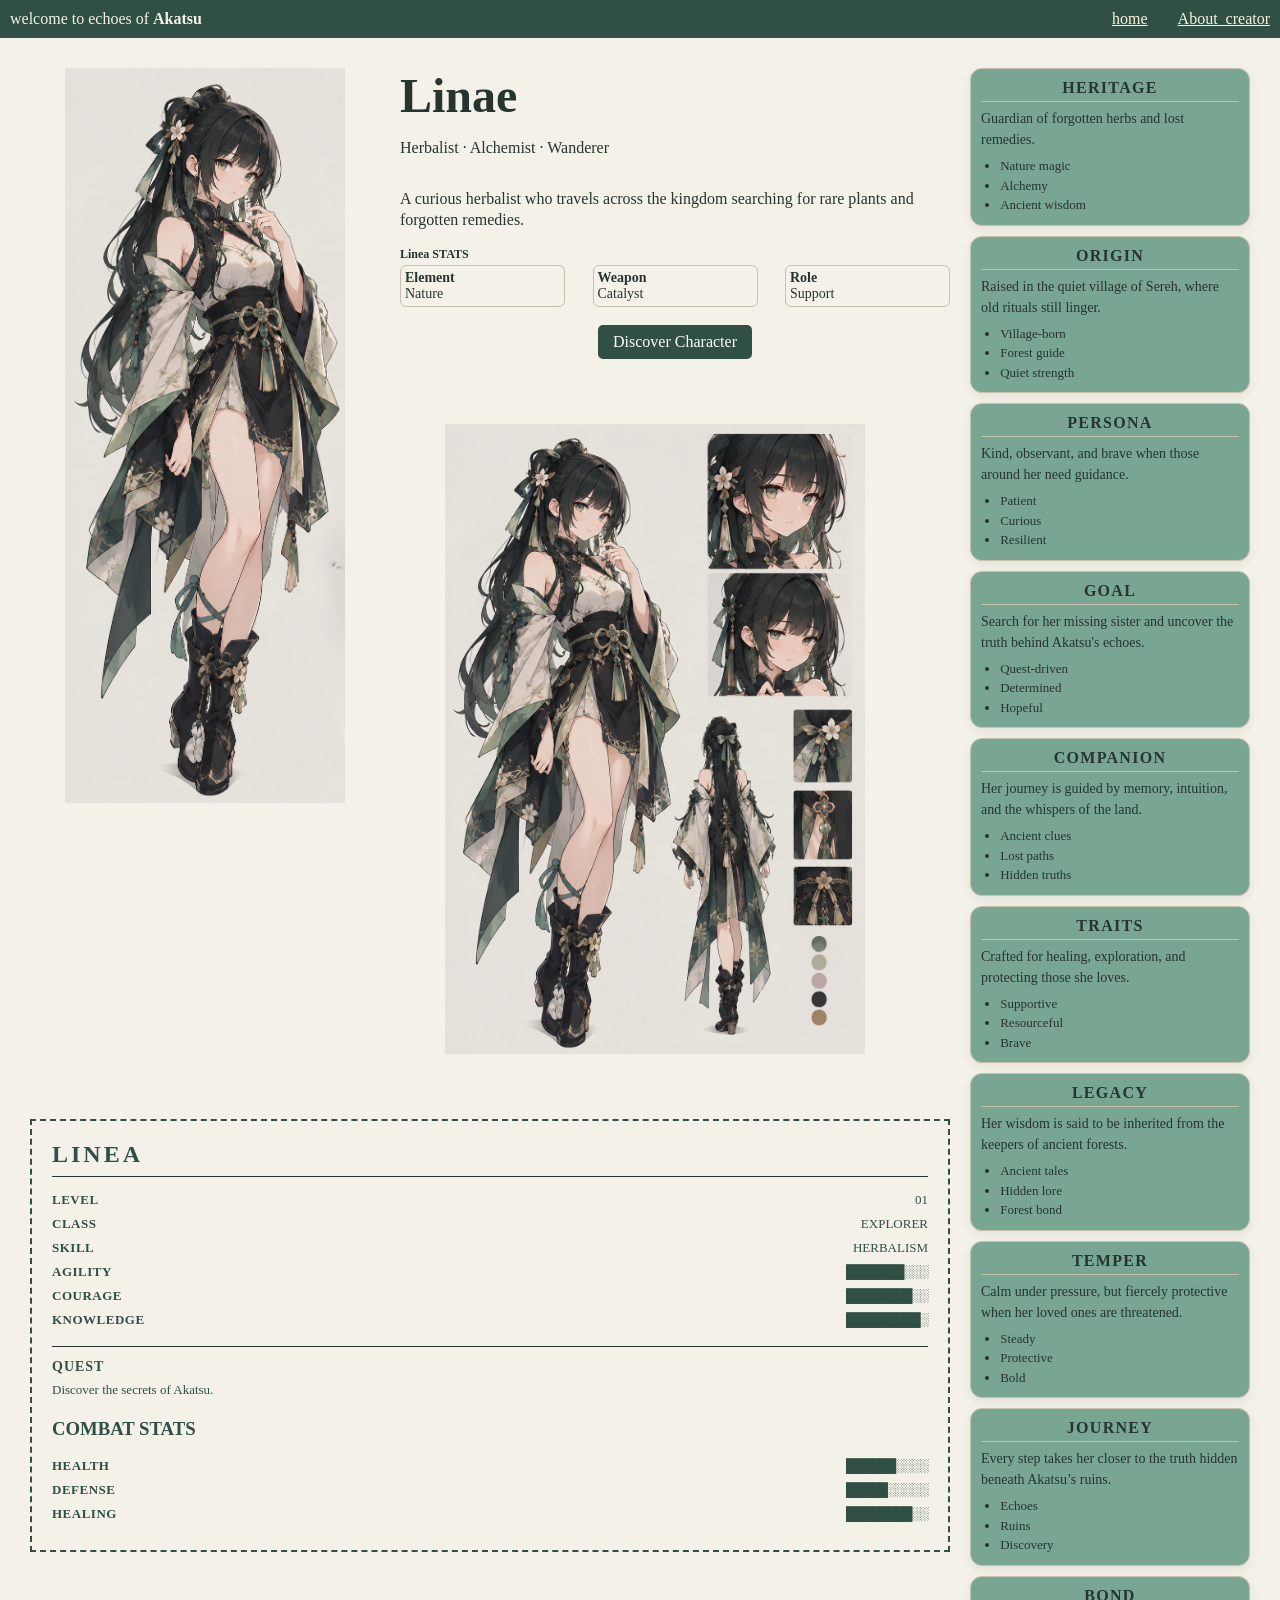
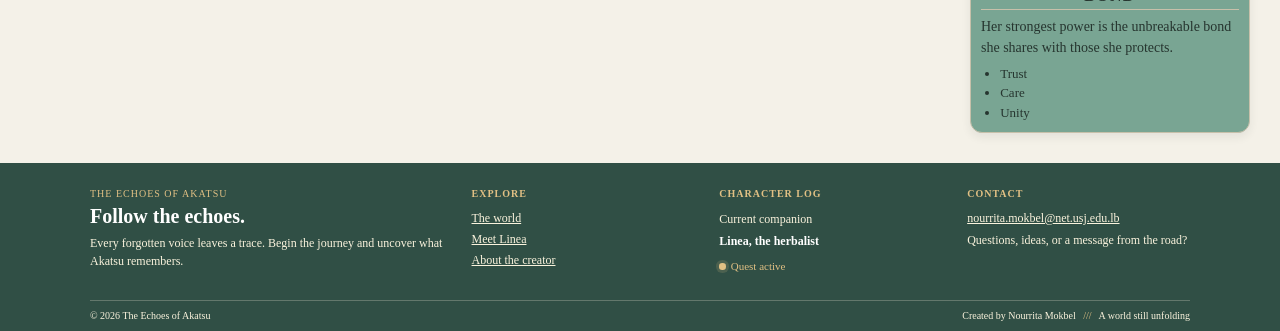
==== commit 623c8b71: "add a better footer section" ====
--- a/character.html
+++ b/character.html
@@ -286,9 +286,37 @@
             </section>
         </section>
         <footer class="foot">
-            <p>
-                ©2026 About Me /// Contact: nourrita.mokbel@net.usj.edu.lb
-            </p>
-         </footer> 
+            <div class="foot-main">
+                <div class="foot-intro">
+                    <p class="foot-kicker">THE ECHOES OF AKATSU</p>
+                    <h2>Follow the echoes.</h2>
+                    <p>Every forgotten voice leaves a trace. Begin the journey and uncover what Akatsu remembers.</p>
+                </div>
+
+                <div class="foot-column">
+                    <h3>Explore</h3>
+                    <a href="index2.html">The world</a>
+                    <a href="character.html">Meet Linea</a>
+                    <a href="About.html">About the creator</a>
+                </div>
+
+                <div class="foot-column">
+                    <h3>Character log</h3>
+                    <p>Current companion</p>
+                    <strong>Linea, the herbalist</strong>
+                    <p class="foot-status"><span></span> Quest active</p>
+                </div>
+
+                <div class="foot-column foot-contact">
+                    <h3>Contact</h3>
+                    <a href="mailto:nourrita.mokbel@net.usj.edu.lb">nourrita.mokbel@net.usj.edu.lb</a>
+                    <p>Questions, ideas, or a message from the road?</p>
+                </div>
+            </div>
+            <div class="foot-bottom">
+                <p>© 2026 The Echoes of Akatsu</p>
+                <p>Created by Nourrita Mokbel <span aria-hidden="true">///</span> A world still unfolding</p>
+            </div>
+        </footer>
     </body>  
 </html>
--- a/css/styles.css
+++ b/css/styles.css
@@ -318,19 +318,118 @@
     overflow-wrap: break-word; 
 } 
    
-.foot {   
-    background-color: var(--nav-color);   
-    color: var(--hover-color);   
-}  /* separate the styling of the footer for the paragraph to be clearer */   
-   
-.foot p {   
-    margin: 0;   
-    padding: var(--space-5);   
-    color: var(--hover-color);   
-    font-size: 0.875rem;   
-    text-align: center;   
-    overflow-wrap: break-word;   
-}   
+.foot {
+    grid-area: foot;
+    background-color: var(--nav-color);
+    color: var(--hover-color);
+    padding: var(--space-12) var(--space-7) var(--space-6);
+    min-width: 0;
+}
+
+.foot-main {
+    display: grid;
+    grid-template-columns: 1fr;
+    gap: var(--space-12);
+    max-width: 1100px;
+    margin: 0 auto;
+}
+
+.foot-intro,
+.foot-column {
+    min-width: 0;
+}
+
+.foot-kicker,
+.foot-column h3 {
+    margin: 0 0 var(--space-4);
+    color: var(--link-hover-color);
+    font-size: 0.625rem;
+    letter-spacing: 1px;
+    text-transform: uppercase;
+}
+
+.foot-intro h2 {
+    margin: 0 0 var(--space-4);
+    color: var(--white-color);
+    font-size: 1.25rem;
+    overflow-wrap: break-word;
+}
+
+.foot-intro > p:last-child,
+.foot-column p {
+    margin: 0;
+    color: var(--hover-color);
+    font-size: 0.75rem;
+    line-height: 1.5;
+    overflow-wrap: break-word;
+}
+
+.foot-column {
+    display: flex;
+    flex-direction: column;
+    align-items: flex-start;
+    gap: var(--space-3);
+}
+
+.foot-column a {
+    color: var(--hover-color);
+    font-size: 0.75rem;
+    line-height: 1.35;
+    overflow-wrap: anywhere;
+    transition: color 180ms ease;
+}
+
+.foot-column a:hover {
+    color: var(--link-hover-color);
+}
+
+.foot-column strong {
+    color: var(--white-color);
+    font-size: 0.75rem;
+    line-height: 1.35;
+    overflow-wrap: break-word;
+}
+
+.foot-status {
+    display: flex;
+    align-items: center;
+    gap: var(--space-3);
+    margin-top: var(--space-2) !important;
+    color: var(--link-hover-color) !important;
+    font-size: 0.6875rem !important;
+}
+
+.foot-status span {
+    width: 0.4rem;
+    height: 0.4rem;
+    border-radius: 50%;
+    background-color: var(--link-hover-color);
+    box-shadow: 0 0 0 3px rgba(225, 192, 132, 0.16);
+}
+
+.foot-bottom {
+    display: flex;
+    flex-direction: column;
+    justify-content: space-between;
+    gap: var(--space-6);
+    max-width: 1100px;
+    margin: var(--space-12) auto 0;
+    padding-top: var(--space-6);
+    border-top: 1px solid rgba(250, 243, 221, 0.25);
+}
+
+.foot-bottom p {
+    margin: 0;
+    color: var(--hover-color);
+    font-size: 0.625rem;
+    line-height: 1.4;
+    overflow-wrap: break-word;
+}
+
+.foot-bottom span {
+    margin: 0 var(--space-3);
+    color: var(--link-hover-color);
+}
     
 /* since we decide to do the webpage mobile first so in order to fit everything on a smaller screen we put grid and use template-area to make everything look better as a grid of 1 column and multilple row for a mobile or 2 column and multiple row for a larger screen */ 
 .grid { 
@@ -839,6 +938,14 @@
 /* == MEDIA QUERY : DESKTOP / LARGE SCREENS == */   
    
 @media (min-width: 768px) {  /* because we decide to do mobile first so we have now to ajust for the desktop/ laptop */    
+    .foot-main {
+        grid-template-columns: minmax(0, 1.6fr) repeat(3, minmax(0, 1fr));
+    }
+
+    .foot-bottom {
+        flex-direction: row;
+        align-items: center;
+    }
     
     .header {  
         padding: var(--space-7);  
